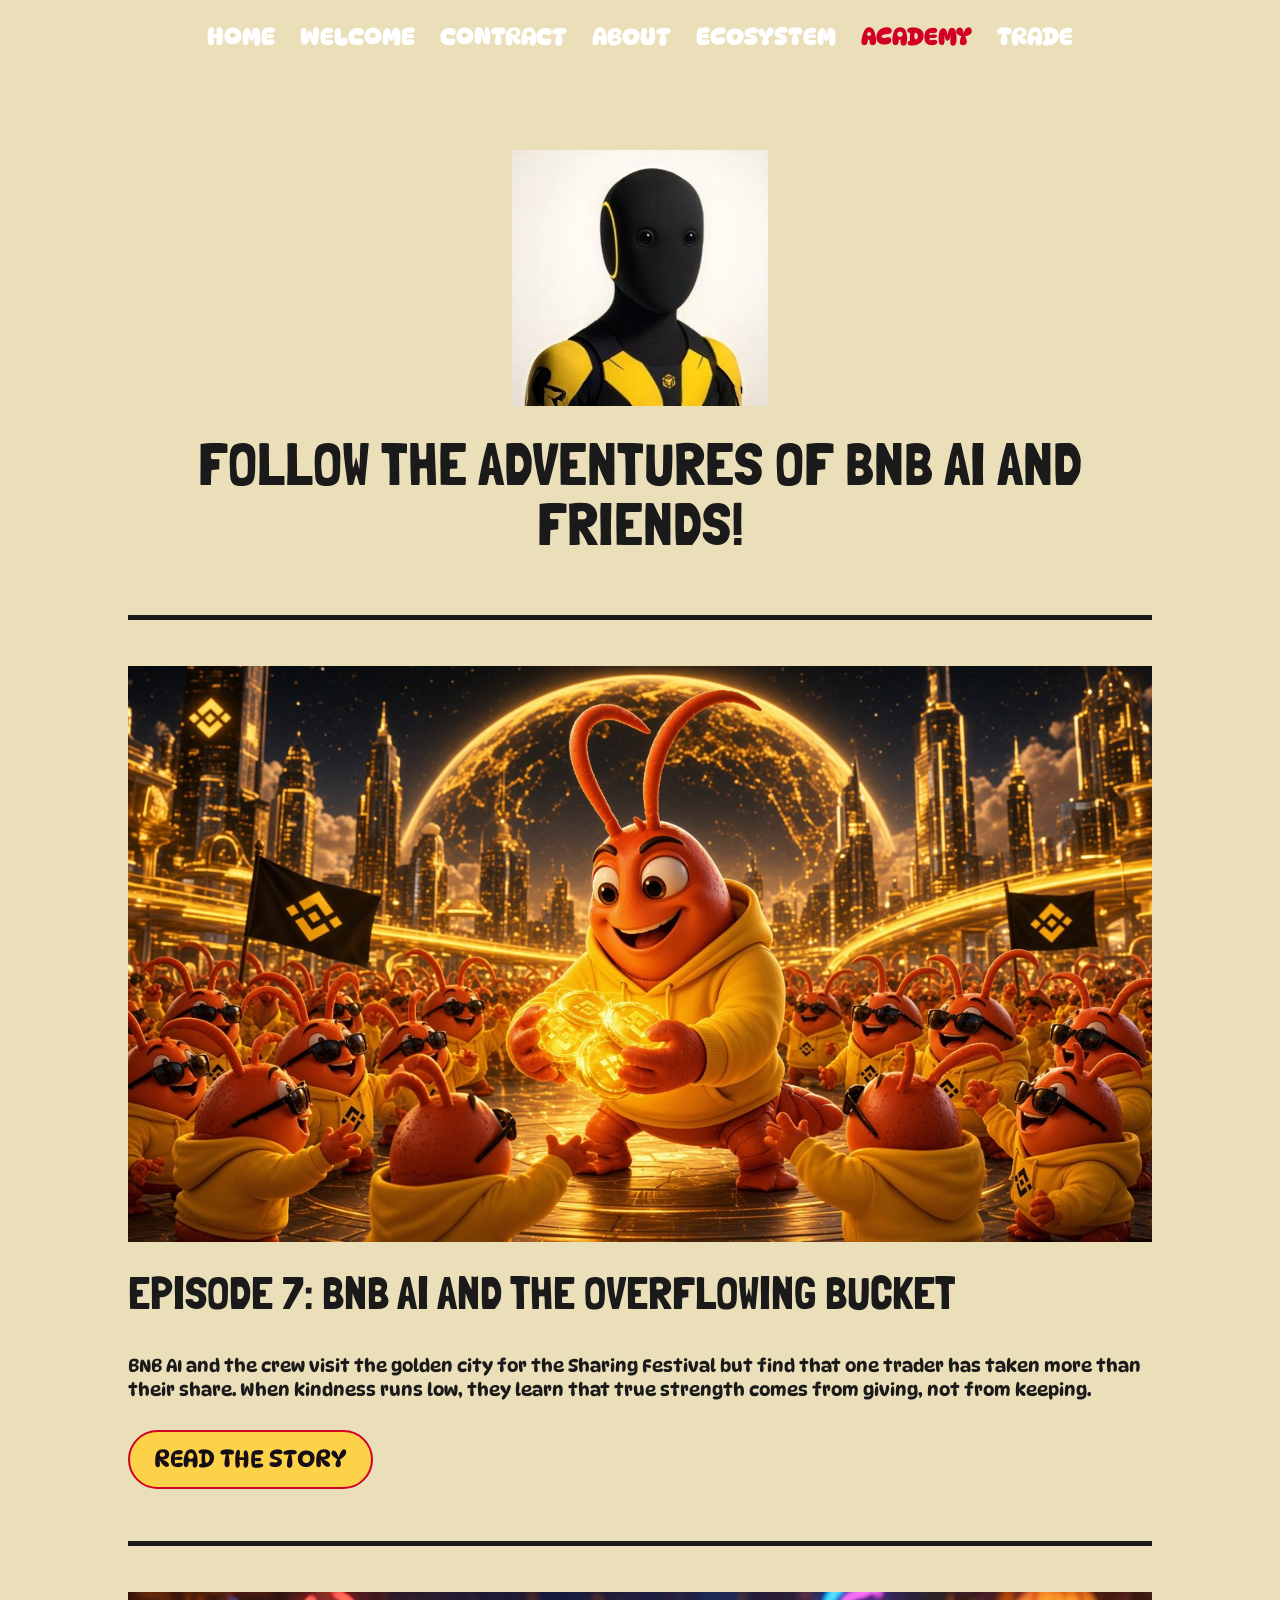
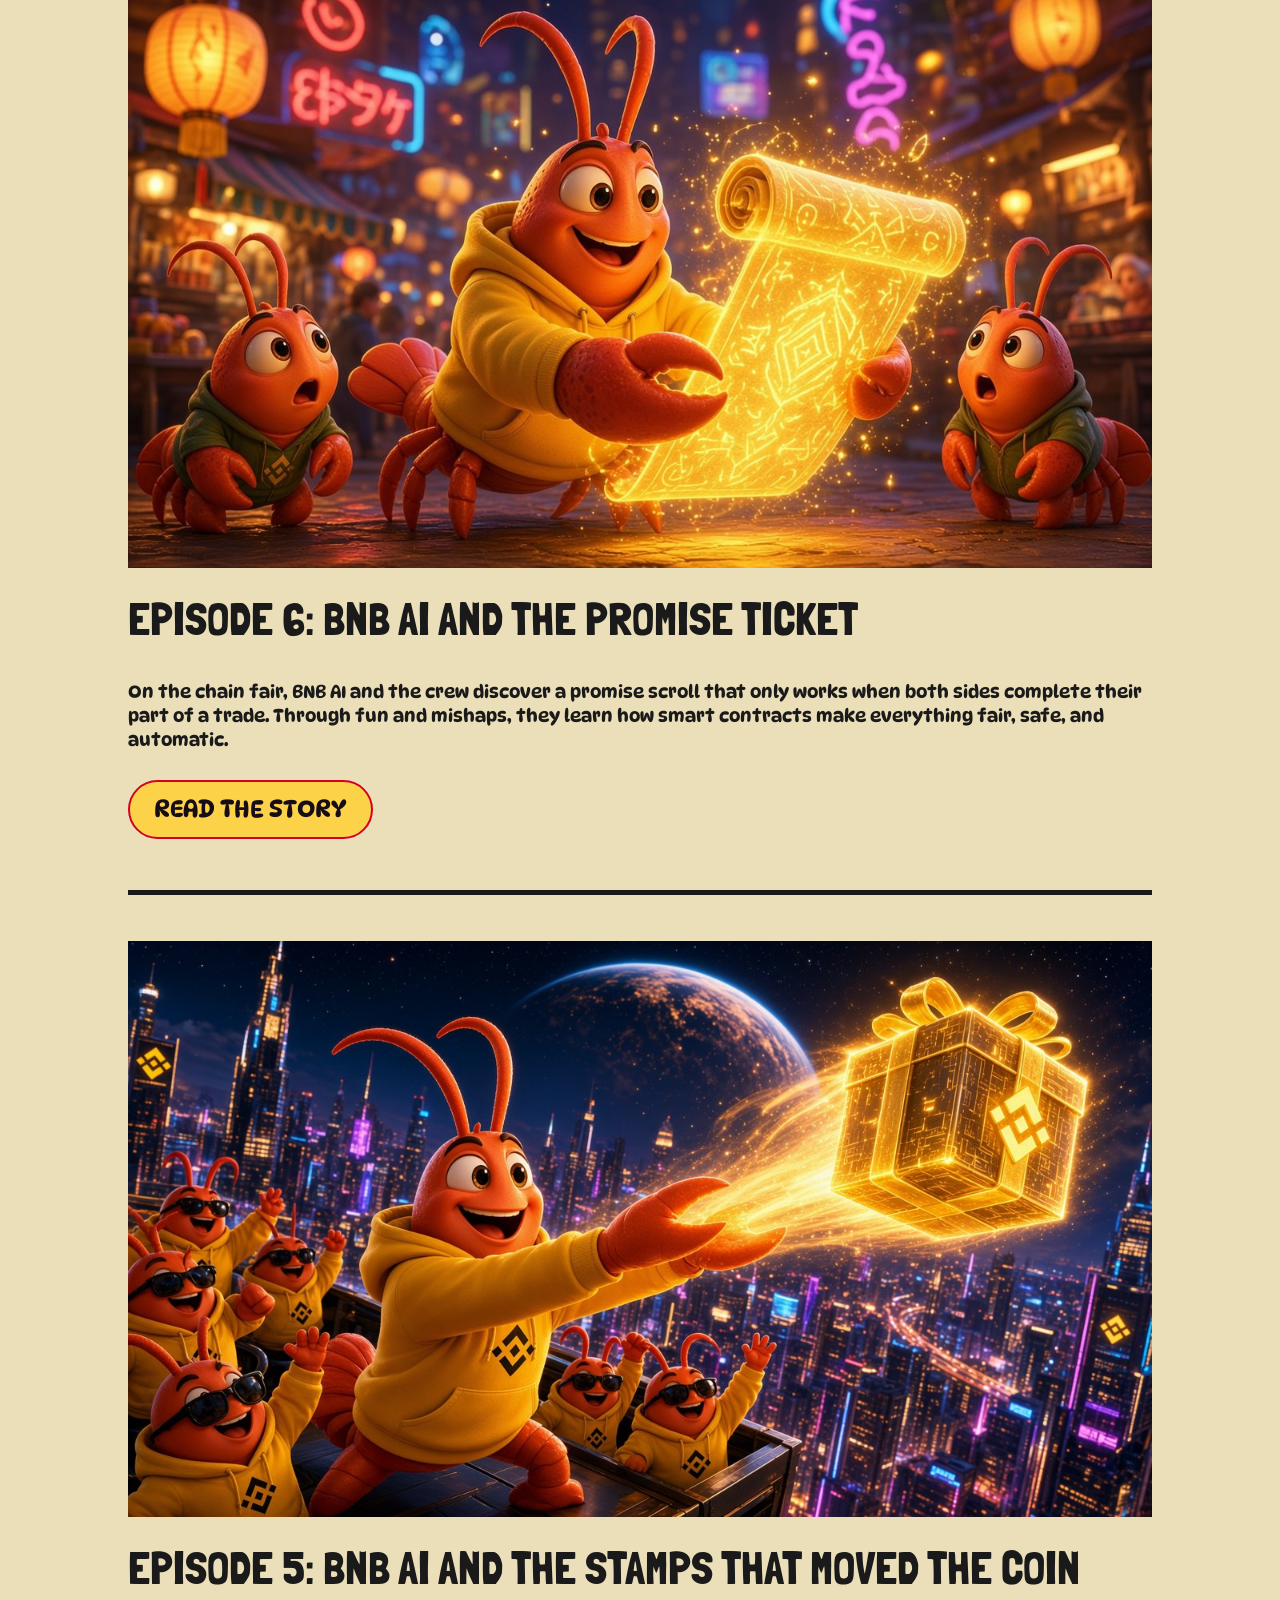
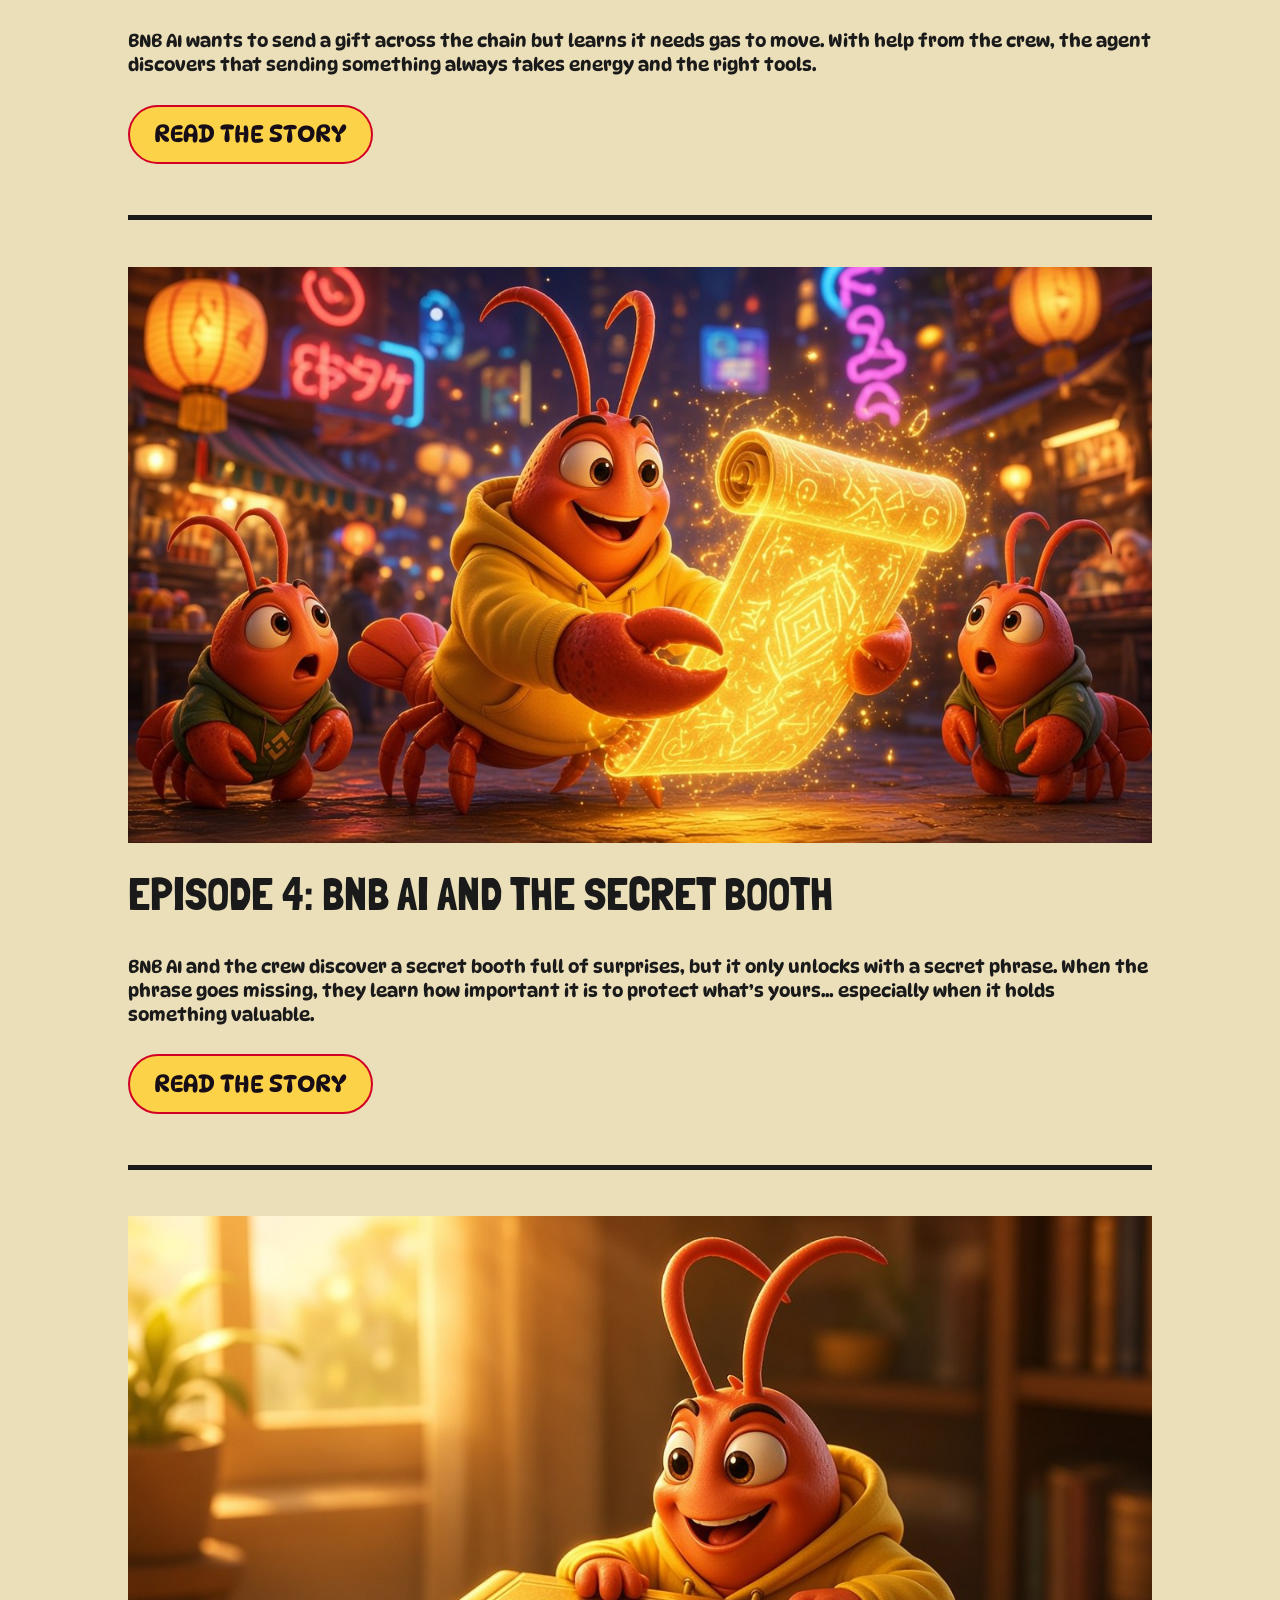
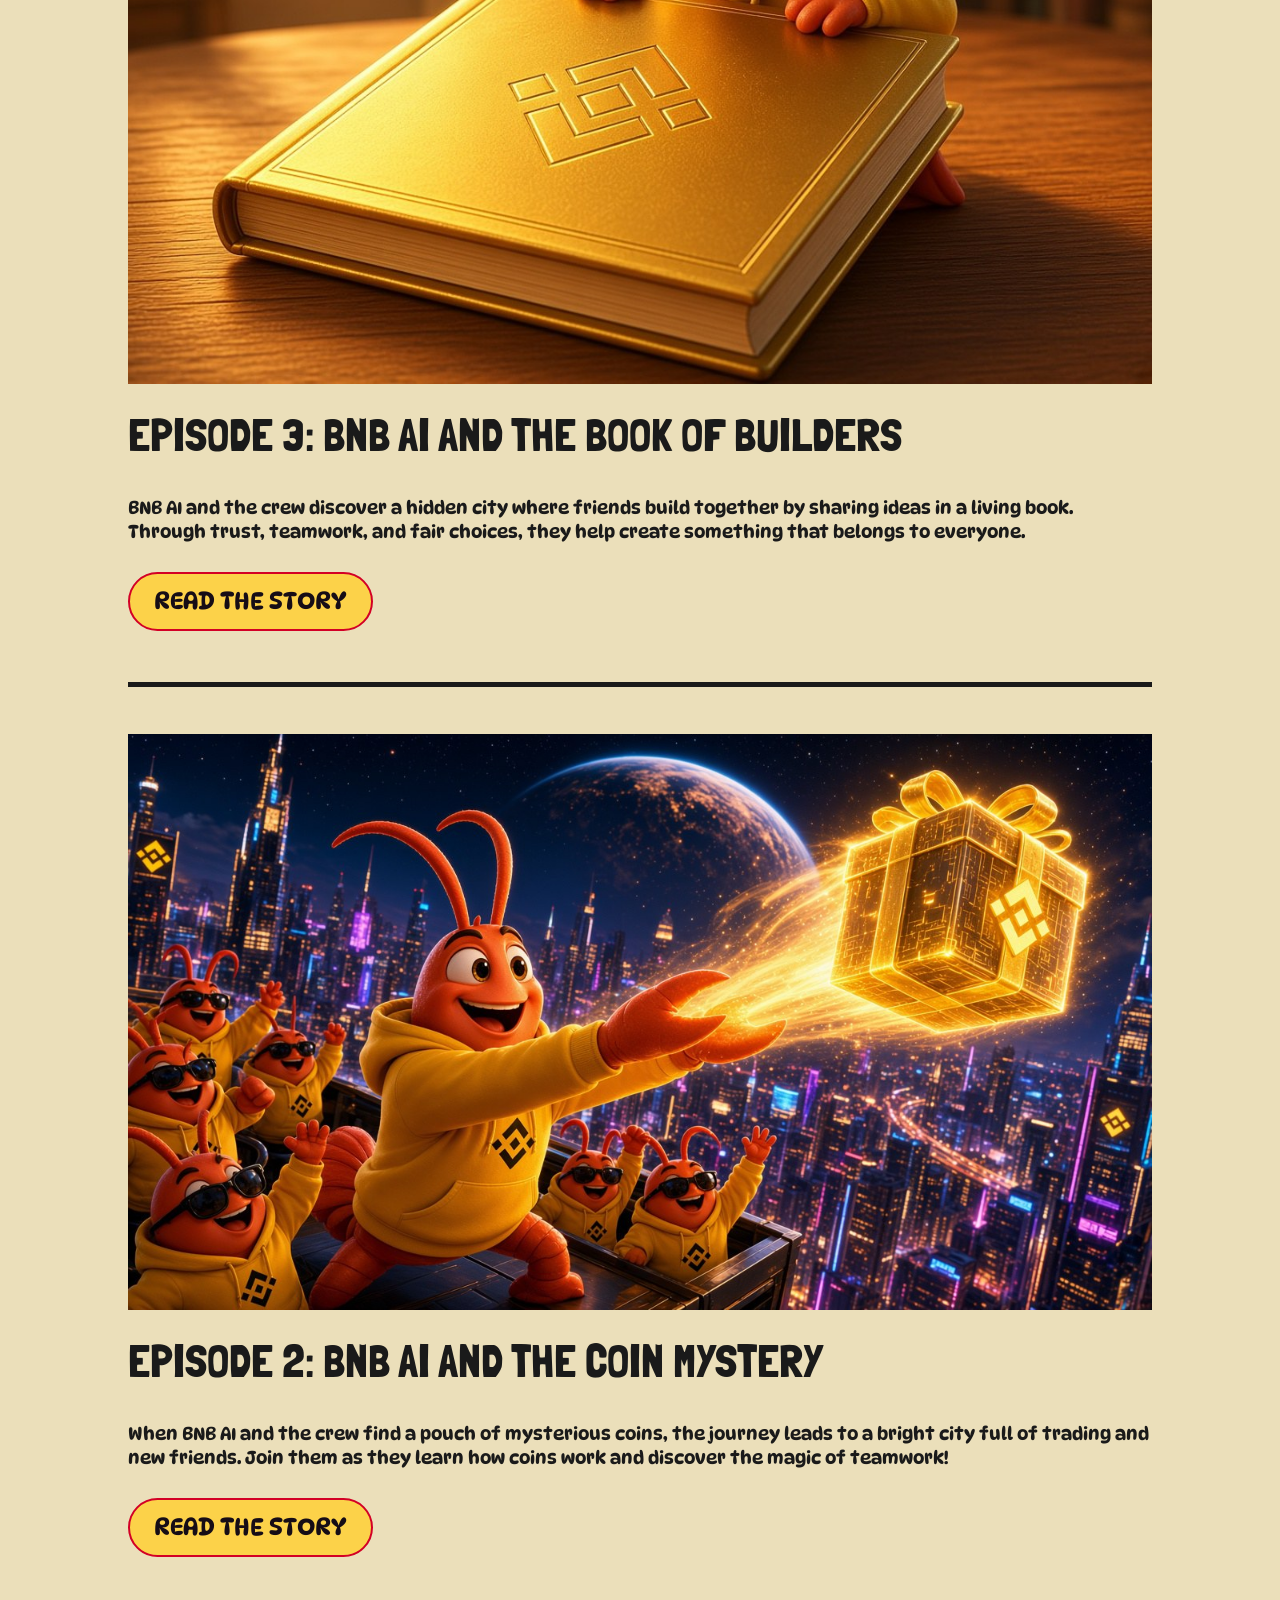
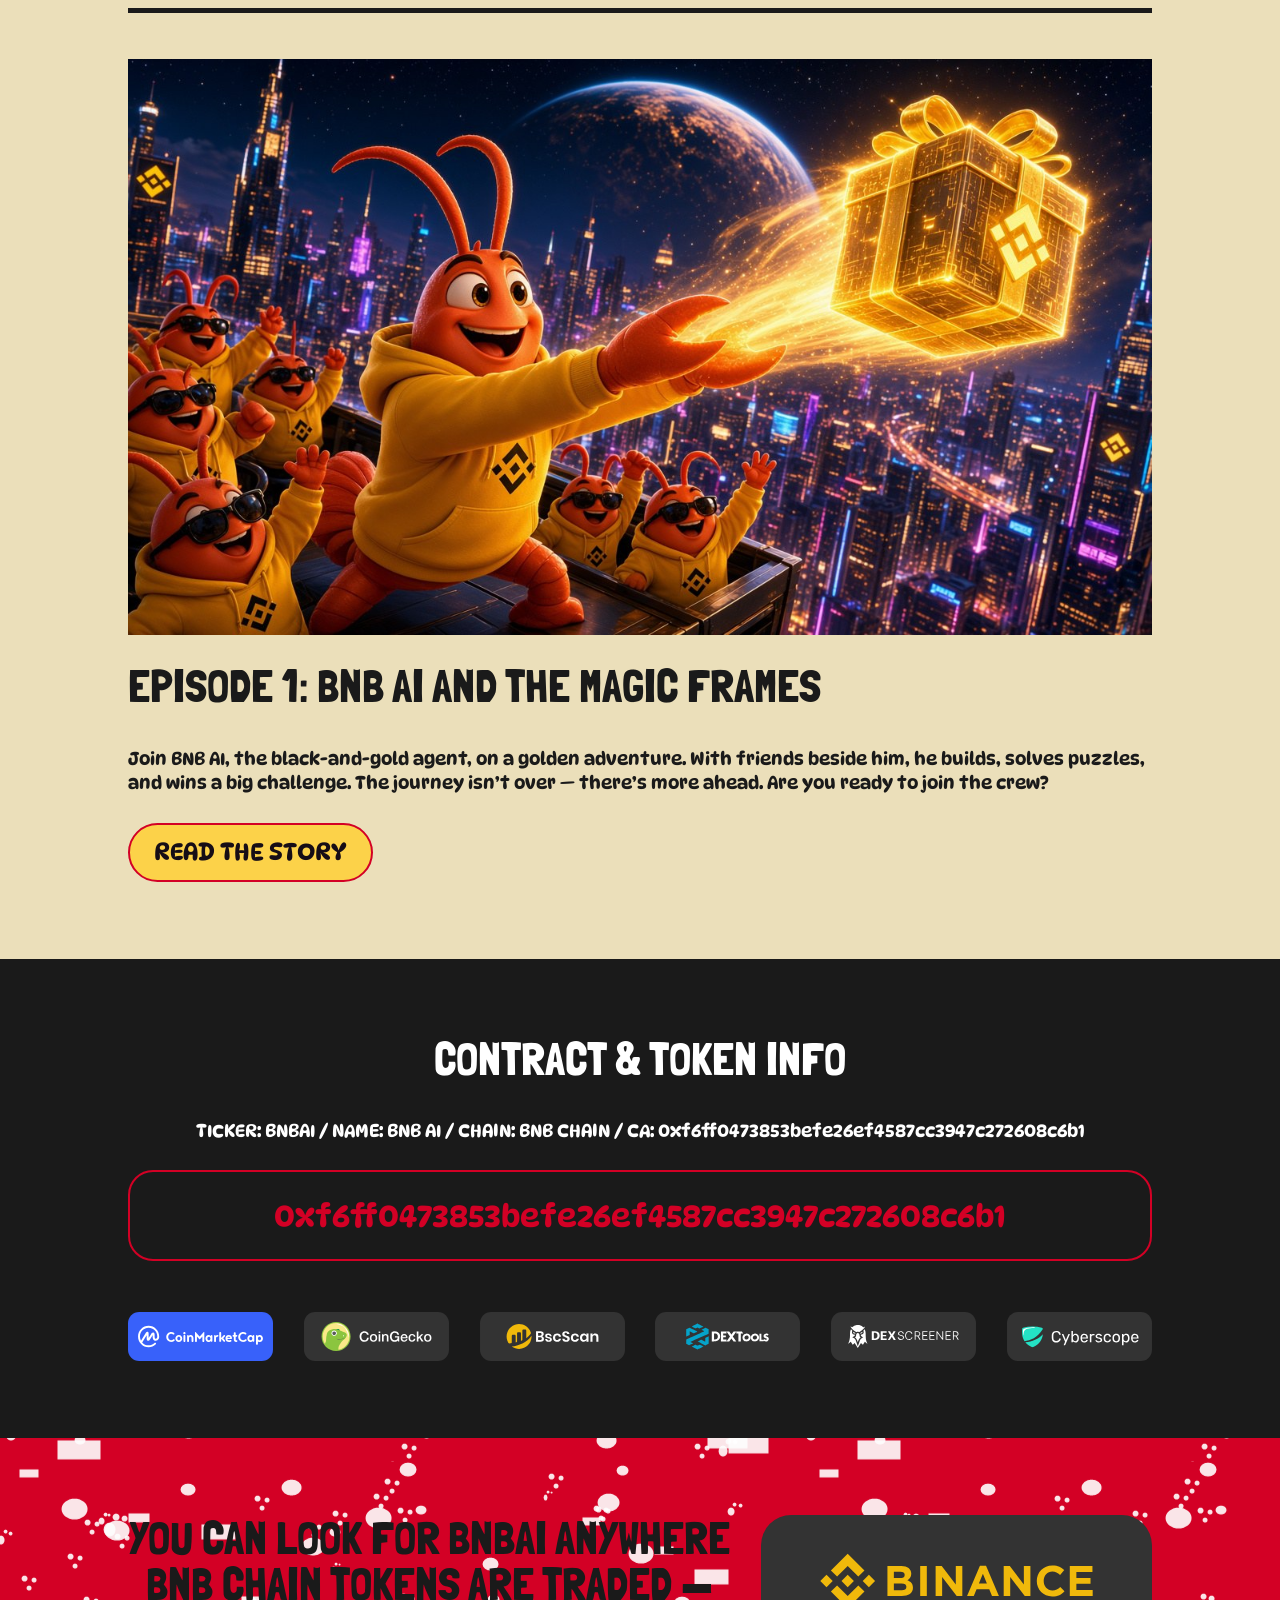
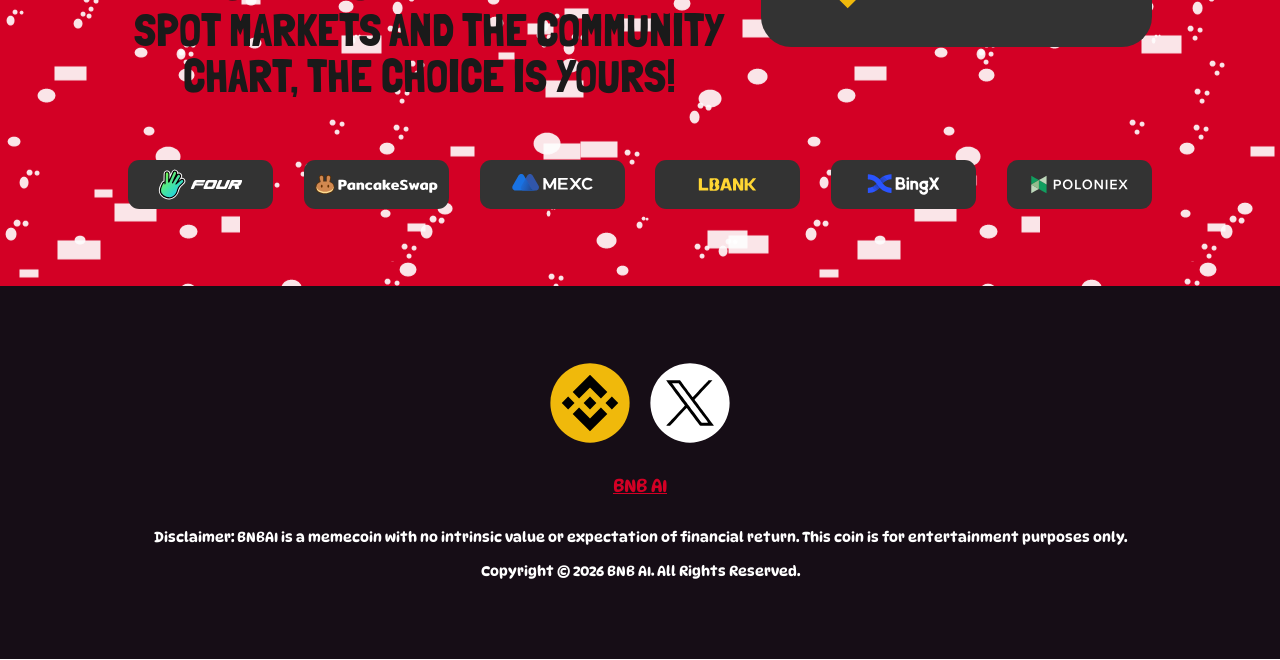
==== academy/index.html @ e4503818 "init" ====
<!DOCTYPE html>
<html lang="en-US">
<head>
	<meta charset="UTF-8" />
<meta http-equiv="X-UA-Compatible" content="IE=edge">
	<link rel="pingback" href="https://firstbroccoli.com/xmlrpc.php" />

	<script type="text/javascript">
		document.documentElement.className = 'js';
	</script>
	
	<title>Academy | BNB AI</title><link rel="stylesheet" href="../wp-content/cache/min/1/f35c342107f26439f1f9e042b6e08339.css" media="all" data-minify="1" />
<style id="et-divi-open-sans-inline-css">/* Original: https://fonts.googleapis.com/css?family=Open+Sans:300italic,400italic,600italic,700italic,800italic,400,300,600,700,800&#038;subset=latin,latin-ext&#038;display=swap *//* User Agent: Mozilla/5.0 (Unknown; Linux x86_64) AppleWebKit/538.1 (KHTML, like Gecko) Safari/538.1 Daum/4.1 */@font-face {font-family: 'Open Sans';font-style: italic;font-weight: 300;font-stretch: normal;font-display: swap;src: url(../fonts.gstatic.com/s/opensans/v44/memQYaGs126MiZpBA-UFUIcVXSCEkx2cmqvXlWq8tWZ0Pw86hd0Rk5hkWV4exQ.ttf) format('truetype');}@font-face {font-family: 'Open Sans';font-style: italic;font-weight: 400;font-stretch: normal;font-display: swap;src: url(../fonts.gstatic.com/s/opensans/v44/memQYaGs126MiZpBA-UFUIcVXSCEkx2cmqvXlWq8tWZ0Pw86hd0Rk8ZkWV4exQ.ttf) format('truetype');}@font-face {font-family: 'Open Sans';font-style: italic;font-weight: 600;font-stretch: normal;font-display: swap;src: url(../fonts.gstatic.com/s/opensans/v44/memQYaGs126MiZpBA-UFUIcVXSCEkx2cmqvXlWq8tWZ0Pw86hd0RkxhjWV4exQ.ttf) format('truetype');}@font-face {font-family: 'Open Sans';font-style: italic;font-weight: 700;font-stretch: normal;font-display: swap;src: url(../fonts.gstatic.com/s/opensans/v44/memQYaGs126MiZpBA-UFUIcVXSCEkx2cmqvXlWq8tWZ0Pw86hd0RkyFjWV4exQ.ttf) format('truetype');}@font-face {font-family: 'Open Sans';font-style: italic;font-weight: 800;font-stretch: normal;font-display: swap;src: url(../fonts.gstatic.com/s/opensans/v44/memQYaGs126MiZpBA-UFUIcVXSCEkx2cmqvXlWq8tWZ0Pw86hd0Rk0ZjWV4exQ.ttf) format('truetype');}@font-face {font-family: 'Open Sans';font-style: normal;font-weight: 300;font-stretch: normal;font-display: swap;src: url(../fonts.gstatic.com/s/opensans/v44/memSYaGs126MiZpBA-UvWbX2vVnXBbObj2OVZyOOSr4dVJWUgsiH0B4uaVc.ttf) format('truetype');}@font-face {font-family: 'Open Sans';font-style: normal;font-weight: 400;font-stretch: normal;font-display: swap;src: url(../fonts.gstatic.com/s/opensans/v44/memSYaGs126MiZpBA-UvWbX2vVnXBbObj2OVZyOOSr4dVJWUgsjZ0B4uaVc.ttf) format('truetype');}@font-face {font-family: 'Open Sans';font-style: normal;font-weight: 600;font-stretch: normal;font-display: swap;src: url(../fonts.gstatic.com/s/opensans/v44/memSYaGs126MiZpBA-UvWbX2vVnXBbObj2OVZyOOSr4dVJWUgsgH1x4uaVc.ttf) format('truetype');}@font-face {font-family: 'Open Sans';font-style: normal;font-weight: 700;font-stretch: normal;font-display: swap;src: url(../fonts.gstatic.com/s/opensans/v44/memSYaGs126MiZpBA-UvWbX2vVnXBbObj2OVZyOOSr4dVJWUgsg-1x4uaVc.ttf) format('truetype');}@font-face {font-family: 'Open Sans';font-style: normal;font-weight: 800;font-stretch: normal;font-display: swap;src: url(../fonts.gstatic.com/s/opensans/v44/memSYaGs126MiZpBA-UvWbX2vVnXBbObj2OVZyOOSr4dVJWUgshZ1x4uaVc.ttf) format('truetype');}/* User Agent: Mozilla/5.0 (Windows NT 6.1; WOW64; rv:27.0) Gecko/20100101 Firefox/27.0 */@font-face {font-family: 'Open Sans';font-style: italic;font-weight: 300;font-stretch: normal;font-display: swap;src: url(../fonts.gstatic.com/s/opensans/v44/memQYaGs126MiZpBA-UFUIcVXSCEkx2cmqvXlWq8tWZ0Pw86hd0Rk5hkWV4exg.woff) format('woff');}@font-face {font-family: 'Open Sans';font-style: italic;font-weight: 400;font-stretch: normal;font-display: swap;src: url(../fonts.gstatic.com/s/opensans/v44/memQYaGs126MiZpBA-UFUIcVXSCEkx2cmqvXlWq8tWZ0Pw86hd0Rk8ZkWV4exg.woff) format('woff');}@font-face {font-family: 'Open Sans';font-style: italic;font-weight: 600;font-stretch: normal;font-display: swap;src: url(../fonts.gstatic.com/s/opensans/v44/memQYaGs126MiZpBA-UFUIcVXSCEkx2cmqvXlWq8tWZ0Pw86hd0RkxhjWV4exg.woff) format('woff');}@font-face {font-family: 'Open Sans';font-style: italic;font-weight: 700;font-stretch: normal;font-display: swap;src: url(../fonts.gstatic.com/s/opensans/v44/memQYaGs126MiZpBA-UFUIcVXSCEkx2cmqvXlWq8tWZ0Pw86hd0RkyFjWV4exg.woff) format('woff');}@font-face {font-family: 'Open Sans';font-style: italic;font-weight: 800;font-stretch: normal;font-display: swap;src: url(../fonts.gstatic.com/s/opensans/v44/memQYaGs126MiZpBA-UFUIcVXSCEkx2cmqvXlWq8tWZ0Pw86hd0Rk0ZjWV4exg.woff) format('woff');}@font-face {font-family: 'Open Sans';font-style: normal;font-weight: 300;font-stretch: normal;font-display: swap;src: url(../fonts.gstatic.com/s/opensans/v44/memSYaGs126MiZpBA-UvWbX2vVnXBbObj2OVZyOOSr4dVJWUgsiH0B4uaVQ.woff) format('woff');}@font-face {font-family: 'Open Sans';font-style: normal;font-weight: 400;font-stretch: normal;font-display: swap;src: url(../fonts.gstatic.com/s/opensans/v44/memSYaGs126MiZpBA-UvWbX2vVnXBbObj2OVZyOOSr4dVJWUgsjZ0B4uaVQ.woff) format('woff');}@font-face {font-family: 'Open Sans';font-style: normal;font-weight: 600;font-stretch: normal;font-display: swap;src: url(../fonts.gstatic.com/s/opensans/v44/memSYaGs126MiZpBA-UvWbX2vVnXBbObj2OVZyOOSr4dVJWUgsgH1x4uaVQ.woff) format('woff');}@font-face {font-family: 'Open Sans';font-style: normal;font-weight: 700;font-stretch: normal;font-display: swap;src: url(../fonts.gstatic.com/s/opensans/v44/memSYaGs126MiZpBA-UvWbX2vVnXBbObj2OVZyOOSr4dVJWUgsg-1x4uaVQ.woff) format('woff');}@font-face {font-family: 'Open Sans';font-style: normal;font-weight: 800;font-stretch: normal;font-display: swap;src: url(../fonts.gstatic.com/s/opensans/v44/memSYaGs126MiZpBA-UvWbX2vVnXBbObj2OVZyOOSr4dVJWUgshZ1x4uaVQ.woff) format('woff');}/* User Agent: Mozilla/5.0 (Windows NT 6.3; rv:39.0) Gecko/20100101 Firefox/39.0 */@font-face {font-family: 'Open Sans';font-style: italic;font-weight: 300;font-stretch: normal;font-display: swap;src: url(../fonts.gstatic.com/s/opensans/v44/memQYaGs126MiZpBA-UFUIcVXSCEkx2cmqvXlWq8tWZ0Pw86hd0Rk5hkWV4ewA.woff2) format('woff2');}@font-face {font-family: 'Open Sans';font-style: italic;font-weight: 400;font-stretch: normal;font-display: swap;src: url(../fonts.gstatic.com/s/opensans/v44/memQYaGs126MiZpBA-UFUIcVXSCEkx2cmqvXlWq8tWZ0Pw86hd0Rk8ZkWV4ewA.woff2) format('woff2');}@font-face {font-family: 'Open Sans';font-style: italic;font-weight: 600;font-stretch: normal;font-display: swap;src: url(../fonts.gstatic.com/s/opensans/v44/memQYaGs126MiZpBA-UFUIcVXSCEkx2cmqvXlWq8tWZ0Pw86hd0RkxhjWV4ewA.woff2) format('woff2');}@font-face {font-family: 'Open Sans';font-style: italic;font-weight: 700;font-stretch: normal;font-display: swap;src: url(../fonts.gstatic.com/s/opensans/v44/memQYaGs126MiZpBA-UFUIcVXSCEkx2cmqvXlWq8tWZ0Pw86hd0RkyFjWV4ewA.woff2) format('woff2');}@font-face {font-family: 'Open Sans';font-style: italic;font-weight: 800;font-stretch: normal;font-display: swap;src: url(../fonts.gstatic.com/s/opensans/v44/memQYaGs126MiZpBA-UFUIcVXSCEkx2cmqvXlWq8tWZ0Pw86hd0Rk0ZjWV4ewA.woff2) format('woff2');}@font-face {font-family: 'Open Sans';font-style: normal;font-weight: 300;font-stretch: normal;font-display: swap;src: url(../fonts.gstatic.com/s/opensans/v44/memSYaGs126MiZpBA-UvWbX2vVnXBbObj2OVZyOOSr4dVJWUgsiH0B4uaVI.woff2) format('woff2');}@font-face {font-family: 'Open Sans';font-style: normal;font-weight: 400;font-stretch: normal;font-display: swap;src: url(../fonts.gstatic.com/s/opensans/v44/memSYaGs126MiZpBA-UvWbX2vVnXBbObj2OVZyOOSr4dVJWUgsjZ0B4uaVI.woff2) format('woff2');}@font-face {font-family: 'Open Sans';font-style: normal;font-weight: 600;font-stretch: normal;font-display: swap;src: url(../fonts.gstatic.com/s/opensans/v44/memSYaGs126MiZpBA-UvWbX2vVnXBbObj2OVZyOOSr4dVJWUgsgH1x4uaVI.woff2) format('woff2');}@font-face {font-family: 'Open Sans';font-style: normal;font-weight: 700;font-stretch: normal;font-display: swap;src: url(../fonts.gstatic.com/s/opensans/v44/memSYaGs126MiZpBA-UvWbX2vVnXBbObj2OVZyOOSr4dVJWUgsg-1x4uaVI.woff2) format('woff2');}@font-face {font-family: 'Open Sans';font-style: normal;font-weight: 800;font-stretch: normal;font-display: swap;src: url(../fonts.gstatic.com/s/opensans/v44/memSYaGs126MiZpBA-UvWbX2vVnXBbObj2OVZyOOSr4dVJWUgshZ1x4uaVI.woff2) format('woff2');}</style><style id="et-builder-googlefonts-cached-inline">/* Original: https://fonts.googleapis.com/css?family=Open+Sans:300,regular,500,600,700,800,300italic,italic,500italic,600italic,700italic,800italic|DynaPuff:regular,500,600,700|Londrina+Solid:100,300,regular,900&#038;subset=latin,latin-ext&#038;display=swap *//* User Agent: Mozilla/5.0 (Unknown; Linux x86_64) AppleWebKit/538.1 (KHTML, like Gecko) Safari/538.1 Daum/4.1 */@font-face {font-family: 'DynaPuff';font-style: normal;font-weight: 400;font-stretch: normal;font-display: swap;src: url(../fonts.gstatic.com/s/dynapuff/v9/z7N5dRvsZDIVHbYPMhZJ3HQ83UaSu4uhr7-ZFeoYkgAr1x8RSxYu2YHhTQ.ttf) format('truetype');}@font-face {font-family: 'DynaPuff';font-style: normal;font-weight: 500;font-stretch: normal;font-display: swap;src: url(../fonts.gstatic.com/s/dynapuff/v9/z7N5dRvsZDIVHbYPMhZJ3HQ83UaSu4uhr7-ZFeoYkgAr1x8RSyQu2YHhTQ.ttf) format('truetype');}@font-face {font-family: 'DynaPuff';font-style: normal;font-weight: 600;font-stretch: normal;font-display: swap;src: url(../fonts.gstatic.com/s/dynapuff/v9/z7N5dRvsZDIVHbYPMhZJ3HQ83UaSu4uhr7-ZFeoYkgAr1x8RS8gp2YHhTQ.ttf) format('truetype');}@font-face {font-family: 'DynaPuff';font-style: normal;font-weight: 700;font-stretch: normal;font-display: swap;src: url(../fonts.gstatic.com/s/dynapuff/v9/z7N5dRvsZDIVHbYPMhZJ3HQ83UaSu4uhr7-ZFeoYkgAr1x8RS_Ep2YHhTQ.ttf) format('truetype');}@font-face {font-family: 'Londrina Solid';font-style: normal;font-weight: 100;font-display: swap;src: url(../fonts.gstatic.com/s/londrinasolid/v19/flUjRq6sw40kQEJxWNgkLuudGfs9GBEUtQ.ttf) format('truetype');}@font-face {font-family: 'Londrina Solid';font-style: normal;font-weight: 300;font-display: swap;src: url(../fonts.gstatic.com/s/londrinasolid/v19/flUiRq6sw40kQEJxWNgkLuudGfv1CgYzlZk.ttf) format('truetype');}@font-face {font-family: 'Londrina Solid';font-style: normal;font-weight: 400;font-display: swap;src: url(../fonts.gstatic.com/s/londrinasolid/v19/flUhRq6sw40kQEJxWNgkLuudGfNeKBY.ttf) format('truetype');}@font-face {font-family: 'Londrina Solid';font-style: normal;font-weight: 900;font-display: swap;src: url(../fonts.gstatic.com/s/londrinasolid/v19/flUiRq6sw40kQEJxWNgkLuudGfvdDwYzlZk.ttf) format('truetype');}@font-face {font-family: 'Open Sans';font-style: italic;font-weight: 300;font-stretch: normal;font-display: swap;src: url(../fonts.gstatic.com/s/opensans/v44/memQYaGs126MiZpBA-UFUIcVXSCEkx2cmqvXlWq8tWZ0Pw86hd0Rk5hkWV4exQ.ttf) format('truetype');}@font-face {font-family: 'Open Sans';font-style: italic;font-weight: 400;font-stretch: normal;font-display: swap;src: url(../fonts.gstatic.com/s/opensans/v44/memQYaGs126MiZpBA-UFUIcVXSCEkx2cmqvXlWq8tWZ0Pw86hd0Rk8ZkWV4exQ.ttf) format('truetype');}@font-face {font-family: 'Open Sans';font-style: italic;font-weight: 500;font-stretch: normal;font-display: swap;src: url(../fonts.gstatic.com/s/opensans/v44/memQYaGs126MiZpBA-UFUIcVXSCEkx2cmqvXlWq8tWZ0Pw86hd0Rk_RkWV4exQ.ttf) format('truetype');}@font-face {font-family: 'Open Sans';font-style: italic;font-weight: 600;font-stretch: normal;font-display: swap;src: url(../fonts.gstatic.com/s/opensans/v44/memQYaGs126MiZpBA-UFUIcVXSCEkx2cmqvXlWq8tWZ0Pw86hd0RkxhjWV4exQ.ttf) format('truetype');}@font-face {font-family: 'Open Sans';font-style: italic;font-weight: 700;font-stretch: normal;font-display: swap;src: url(../fonts.gstatic.com/s/opensans/v44/memQYaGs126MiZpBA-UFUIcVXSCEkx2cmqvXlWq8tWZ0Pw86hd0RkyFjWV4exQ.ttf) format('truetype');}@font-face {font-family: 'Open Sans';font-style: italic;font-weight: 800;font-stretch: normal;font-display: swap;src: url(../fonts.gstatic.com/s/opensans/v44/memQYaGs126MiZpBA-UFUIcVXSCEkx2cmqvXlWq8tWZ0Pw86hd0Rk0ZjWV4exQ.ttf) format('truetype');}@font-face {font-family: 'Open Sans';font-style: normal;font-weight: 300;font-stretch: normal;font-display: swap;src: url(../fonts.gstatic.com/s/opensans/v44/memSYaGs126MiZpBA-UvWbX2vVnXBbObj2OVZyOOSr4dVJWUgsiH0B4uaVc.ttf) format('truetype');}@font-face {font-family: 'Open Sans';font-style: normal;font-weight: 400;font-stretch: normal;font-display: swap;src: url(../fonts.gstatic.com/s/opensans/v44/memSYaGs126MiZpBA-UvWbX2vVnXBbObj2OVZyOOSr4dVJWUgsjZ0B4uaVc.ttf) format('truetype');}@font-face {font-family: 'Open Sans';font-style: normal;font-weight: 500;font-stretch: normal;font-display: swap;src: url(../fonts.gstatic.com/s/opensans/v44/memSYaGs126MiZpBA-UvWbX2vVnXBbObj2OVZyOOSr4dVJWUgsjr0B4uaVc.ttf) format('truetype');}@font-face {font-family: 'Open Sans';font-style: normal;font-weight: 600;font-stretch: normal;font-display: swap;src: url(../fonts.gstatic.com/s/opensans/v44/memSYaGs126MiZpBA-UvWbX2vVnXBbObj2OVZyOOSr4dVJWUgsgH1x4uaVc.ttf) format('truetype');}@font-face {font-family: 'Open Sans';font-style: normal;font-weight: 700;font-stretch: normal;font-display: swap;src: url(../fonts.gstatic.com/s/opensans/v44/memSYaGs126MiZpBA-UvWbX2vVnXBbObj2OVZyOOSr4dVJWUgsg-1x4uaVc.ttf) format('truetype');}@font-face {font-family: 'Open Sans';font-style: normal;font-weight: 800;font-stretch: normal;font-display: swap;src: url(../fonts.gstatic.com/s/opensans/v44/memSYaGs126MiZpBA-UvWbX2vVnXBbObj2OVZyOOSr4dVJWUgshZ1x4uaVc.ttf) format('truetype');}/* User Agent: Mozilla/5.0 (Windows NT 6.1; WOW64; rv:27.0) Gecko/20100101 Firefox/27.0 */@font-face {font-family: 'DynaPuff';font-style: normal;font-weight: 400;font-stretch: normal;font-display: swap;src: url(../fonts.gstatic.com/s/dynapuff/v9/z7N5dRvsZDIVHbYPMhZJ3HQ83UaSu4uhr7-ZFeoYkgAr1x8RSxYu2YHhTg.woff) format('woff');}@font-face {font-family: 'DynaPuff';font-style: normal;font-weight: 500;font-stretch: normal;font-display: swap;src: url(../fonts.gstatic.com/s/dynapuff/v9/z7N5dRvsZDIVHbYPMhZJ3HQ83UaSu4uhr7-ZFeoYkgAr1x8RSyQu2YHhTg.woff) format('woff');}@font-face {font-family: 'DynaPuff';font-style: normal;font-weight: 600;font-stretch: normal;font-display: swap;src: url(../fonts.gstatic.com/s/dynapuff/v9/z7N5dRvsZDIVHbYPMhZJ3HQ83UaSu4uhr7-ZFeoYkgAr1x8RS8gp2YHhTg.woff) format('woff');}@font-face {font-family: 'DynaPuff';font-style: normal;font-weight: 700;font-stretch: normal;font-display: swap;src: url(../fonts.gstatic.com/s/dynapuff/v9/z7N5dRvsZDIVHbYPMhZJ3HQ83UaSu4uhr7-ZFeoYkgAr1x8RS_Ep2YHhTg.woff) format('woff');}@font-face {font-family: 'Londrina Solid';font-style: normal;font-weight: 100;font-display: swap;src: url(../fonts.gstatic.com/s/londrinasolid/v19/flUjRq6sw40kQEJxWNgkLuudGfs9GBEUtg.woff) format('woff');}@font-face {font-family: 'Londrina Solid';font-style: normal;font-weight: 300;font-display: swap;src: url(../fonts.gstatic.com/s/londrinasolid/v19/flUiRq6sw40kQEJxWNgkLuudGfv1CgYzlZo.woff) format('woff');}@font-face {font-family: 'Londrina Solid';font-style: normal;font-weight: 400;font-display: swap;src: url(../fonts.gstatic.com/s/londrinasolid/v19/flUhRq6sw40kQEJxWNgkLuudGfNeKBU.woff) format('woff');}@font-face {font-family: 'Londrina Solid';font-style: normal;font-weight: 900;font-display: swap;src: url(../fonts.gstatic.com/s/londrinasolid/v19/flUiRq6sw40kQEJxWNgkLuudGfvdDwYzlZo.woff) format('woff');}@font-face {font-family: 'Open Sans';font-style: italic;font-weight: 300;font-stretch: normal;font-display: swap;src: url(../fonts.gstatic.com/s/opensans/v44/memQYaGs126MiZpBA-UFUIcVXSCEkx2cmqvXlWq8tWZ0Pw86hd0Rk5hkWV4exg.woff) format('woff');}@font-face {font-family: 'Open Sans';font-style: italic;font-weight: 400;font-stretch: normal;font-display: swap;src: url(../fonts.gstatic.com/s/opensans/v44/memQYaGs126MiZpBA-UFUIcVXSCEkx2cmqvXlWq8tWZ0Pw86hd0Rk8ZkWV4exg.woff) format('woff');}@font-face {font-family: 'Open Sans';font-style: italic;font-weight: 500;font-stretch: normal;font-display: swap;src: url(../fonts.gstatic.com/s/opensans/v44/memQYaGs126MiZpBA-UFUIcVXSCEkx2cmqvXlWq8tWZ0Pw86hd0Rk_RkWV4exg.woff) format('woff');}@font-face {font-family: 'Open Sans';font-style: italic;font-weight: 600;font-stretch: normal;font-display: swap;src: url(../fonts.gstatic.com/s/opensans/v44/memQYaGs126MiZpBA-UFUIcVXSCEkx2cmqvXlWq8tWZ0Pw86hd0RkxhjWV4exg.woff) format('woff');}@font-face {font-family: 'Open Sans';font-style: italic;font-weight: 700;font-stretch: normal;font-display: swap;src: url(../fonts.gstatic.com/s/opensans/v44/memQYaGs126MiZpBA-UFUIcVXSCEkx2cmqvXlWq8tWZ0Pw86hd0RkyFjWV4exg.woff) format('woff');}@font-face {font-family: 'Open Sans';font-style: italic;font-weight: 800;font-stretch: normal;font-display: swap;src: url(../fonts.gstatic.com/s/opensans/v44/memQYaGs126MiZpBA-UFUIcVXSCEkx2cmqvXlWq8tWZ0Pw86hd0Rk0ZjWV4exg.woff) format('woff');}@font-face {font-family: 'Open Sans';font-style: normal;font-weight: 300;font-stretch: normal;font-display: swap;src: url(../fonts.gstatic.com/s/opensans/v44/memSYaGs126MiZpBA-UvWbX2vVnXBbObj2OVZyOOSr4dVJWUgsiH0B4uaVQ.woff) format('woff');}@font-face {font-family: 'Open Sans';font-style: normal;font-weight: 400;font-stretch: normal;font-display: swap;src: url(../fonts.gstatic.com/s/opensans/v44/memSYaGs126MiZpBA-UvWbX2vVnXBbObj2OVZyOOSr4dVJWUgsjZ0B4uaVQ.woff) format('woff');}@font-face {font-family: 'Open Sans';font-style: normal;font-weight: 500;font-stretch: normal;font-display: swap;src: url(../fonts.gstatic.com/s/opensans/v44/memSYaGs126MiZpBA-UvWbX2vVnXBbObj2OVZyOOSr4dVJWUgsjr0B4uaVQ.woff) format('woff');}@font-face {font-family: 'Open Sans';font-style: normal;font-weight: 600;font-stretch: normal;font-display: swap;src: url(../fonts.gstatic.com/s/opensans/v44/memSYaGs126MiZpBA-UvWbX2vVnXBbObj2OVZyOOSr4dVJWUgsgH1x4uaVQ.woff) format('woff');}@font-face {font-family: 'Open Sans';font-style: normal;font-weight: 700;font-stretch: normal;font-display: swap;src: url(../fonts.gstatic.com/s/opensans/v44/memSYaGs126MiZpBA-UvWbX2vVnXBbObj2OVZyOOSr4dVJWUgsg-1x4uaVQ.woff) format('woff');}@font-face {font-family: 'Open Sans';font-style: normal;font-weight: 800;font-stretch: normal;font-display: swap;src: url(../fonts.gstatic.com/s/opensans/v44/memSYaGs126MiZpBA-UvWbX2vVnXBbObj2OVZyOOSr4dVJWUgshZ1x4uaVQ.woff) format('woff');}/* User Agent: Mozilla/5.0 (Windows NT 6.3; rv:39.0) Gecko/20100101 Firefox/39.0 */@font-face {font-family: 'DynaPuff';font-style: normal;font-weight: 400;font-stretch: normal;font-display: swap;src: url(../fonts.gstatic.com/s/dynapuff/v9/z7N5dRvsZDIVHbYPMhZJ3HQ83UaSu4uhr7-ZFeoYkgAr1x8RSxYu2YHhSA.woff2) format('woff2');}@font-face {font-family: 'DynaPuff';font-style: normal;font-weight: 500;font-stretch: normal;font-display: swap;src: url(../fonts.gstatic.com/s/dynapuff/v9/z7N5dRvsZDIVHbYPMhZJ3HQ83UaSu4uhr7-ZFeoYkgAr1x8RSyQu2YHhSA.woff2) format('woff2');}@font-face {font-family: 'DynaPuff';font-style: normal;font-weight: 600;font-stretch: normal;font-display: swap;src: url(../fonts.gstatic.com/s/dynapuff/v9/z7N5dRvsZDIVHbYPMhZJ3HQ83UaSu4uhr7-ZFeoYkgAr1x8RS8gp2YHhSA.woff2) format('woff2');}@font-face {font-family: 'DynaPuff';font-style: normal;font-weight: 700;font-stretch: normal;font-display: swap;src: url(../fonts.gstatic.com/s/dynapuff/v9/z7N5dRvsZDIVHbYPMhZJ3HQ83UaSu4uhr7-ZFeoYkgAr1x8RS_Ep2YHhSA.woff2) format('woff2');}@font-face {font-family: 'Londrina Solid';font-style: normal;font-weight: 100;font-display: swap;src: url(../fonts.gstatic.com/s/londrinasolid/v19/flUjRq6sw40kQEJxWNgkLuudGfs9GBEUsA.woff2) format('woff2');}@font-face {font-family: 'Londrina Solid';font-style: normal;font-weight: 300;font-display: swap;src: url(../fonts.gstatic.com/s/londrinasolid/v19/flUiRq6sw40kQEJxWNgkLuudGfv1CgYzlZw.woff2) format('woff2');}@font-face {font-family: 'Londrina Solid';font-style: normal;font-weight: 400;font-display: swap;src: url(../fonts.gstatic.com/s/londrinasolid/v19/flUhRq6sw40kQEJxWNgkLuudGfNeKBM.woff2) format('woff2');}@font-face {font-family: 'Londrina Solid';font-style: normal;font-weight: 900;font-display: swap;src: url(../fonts.gstatic.com/s/londrinasolid/v19/flUiRq6sw40kQEJxWNgkLuudGfvdDwYzlZw.woff2) format('woff2');}@font-face {font-family: 'Open Sans';font-style: italic;font-weight: 300;font-stretch: normal;font-display: swap;src: url(../fonts.gstatic.com/s/opensans/v44/memQYaGs126MiZpBA-UFUIcVXSCEkx2cmqvXlWq8tWZ0Pw86hd0Rk5hkWV4ewA.woff2) format('woff2');}@font-face {font-family: 'Open Sans';font-style: italic;font-weight: 400;font-stretch: normal;font-display: swap;src: url(../fonts.gstatic.com/s/opensans/v44/memQYaGs126MiZpBA-UFUIcVXSCEkx2cmqvXlWq8tWZ0Pw86hd0Rk8ZkWV4ewA.woff2) format('woff2');}@font-face {font-family: 'Open Sans';font-style: italic;font-weight: 500;font-stretch: normal;font-display: swap;src: url(../fonts.gstatic.com/s/opensans/v44/memQYaGs126MiZpBA-UFUIcVXSCEkx2cmqvXlWq8tWZ0Pw86hd0Rk_RkWV4ewA.woff2) format('woff2');}@font-face {font-family: 'Open Sans';font-style: italic;font-weight: 600;font-stretch: normal;font-display: swap;src: url(../fonts.gstatic.com/s/opensans/v44/memQYaGs126MiZpBA-UFUIcVXSCEkx2cmqvXlWq8tWZ0Pw86hd0RkxhjWV4ewA.woff2) format('woff2');}@font-face {font-family: 'Open Sans';font-style: italic;font-weight: 700;font-stretch: normal;font-display: swap;src: url(../fonts.gstatic.com/s/opensans/v44/memQYaGs126MiZpBA-UFUIcVXSCEkx2cmqvXlWq8tWZ0Pw86hd0RkyFjWV4ewA.woff2) format('woff2');}@font-face {font-family: 'Open Sans';font-style: italic;font-weight: 800;font-stretch: normal;font-display: swap;src: url(../fonts.gstatic.com/s/opensans/v44/memQYaGs126MiZpBA-UFUIcVXSCEkx2cmqvXlWq8tWZ0Pw86hd0Rk0ZjWV4ewA.woff2) format('woff2');}@font-face {font-family: 'Open Sans';font-style: normal;font-weight: 300;font-stretch: normal;font-display: swap;src: url(../fonts.gstatic.com/s/opensans/v44/memSYaGs126MiZpBA-UvWbX2vVnXBbObj2OVZyOOSr4dVJWUgsiH0B4uaVI.woff2) format('woff2');}@font-face {font-family: 'Open Sans';font-style: normal;font-weight: 400;font-stretch: normal;font-display: swap;src: url(../fonts.gstatic.com/s/opensans/v44/memSYaGs126MiZpBA-UvWbX2vVnXBbObj2OVZyOOSr4dVJWUgsjZ0B4uaVI.woff2) format('woff2');}@font-face {font-family: 'Open Sans';font-style: normal;font-weight: 500;font-stretch: normal;font-display: swap;src: url(../fonts.gstatic.com/s/opensans/v44/memSYaGs126MiZpBA-UvWbX2vVnXBbObj2OVZyOOSr4dVJWUgsjr0B4uaVI.woff2) format('woff2');}@font-face {font-family: 'Open Sans';font-style: normal;font-weight: 600;font-stretch: normal;font-display: swap;src: url(../fonts.gstatic.com/s/opensans/v44/memSYaGs126MiZpBA-UvWbX2vVnXBbObj2OVZyOOSr4dVJWUgsgH1x4uaVI.woff2) format('woff2');}@font-face {font-family: 'Open Sans';font-style: normal;font-weight: 700;font-stretch: normal;font-display: swap;src: url(../fonts.gstatic.com/s/opensans/v44/memSYaGs126MiZpBA-UvWbX2vVnXBbObj2OVZyOOSr4dVJWUgsg-1x4uaVI.woff2) format('woff2');}@font-face {font-family: 'Open Sans';font-style: normal;font-weight: 800;font-stretch: normal;font-display: swap;src: url(../fonts.gstatic.com/s/opensans/v44/memSYaGs126MiZpBA-UvWbX2vVnXBbObj2OVZyOOSr4dVJWUgshZ1x4uaVI.woff2) format('woff2');}</style><meta name='robots' content='max-image-preview:large' />
<script type="text/javascript">
			let jqueryParams=[],jQuery=function(r){return jqueryParams=[...jqueryParams,r],jQuery},$=function(r){return jqueryParams=[...jqueryParams,r],$};window.jQuery=jQuery,window.$=jQuery;let customHeadScripts=!1;jQuery.fn=jQuery.prototype={},$.fn=jQuery.prototype={},jQuery.noConflict=function(r){if(window.jQuery)return jQuery=window.jQuery,$=window.jQuery,customHeadScripts=!0,jQuery.noConflict},jQuery.ready=function(r){jqueryParams=[...jqueryParams,r]},$.ready=function(r){jqueryParams=[...jqueryParams,r]},jQuery.load=function(r){jqueryParams=[...jqueryParams,r]},$.load=function(r){jqueryParams=[...jqueryParams,r]},jQuery.fn.ready=function(r){jqueryParams=[...jqueryParams,r]},$.fn.ready=function(r){jqueryParams=[...jqueryParams,r]};</script>
<link rel="alternate" type="application/rss+xml" title="firstbroccoli.com &raquo; Feed" href="https://firstbroccoli.com/feed/" />
<link rel="alternate" type="application/rss+xml" title="firstbroccoli.com &raquo; Comments Feed" href="https://firstbroccoli.com/comments/feed/" />
<meta content="Divi v.4.27.4" name="generator"/><style id='wp-emoji-styles-inline-css' type='text/css'>

	img.wp-smiley, img.emoji {
		display: inline !important;
		border: none !important;
		box-shadow: none !important;
		height: 1em !important;
		width: 1em !important;
		margin: 0 0.07em !important;
		vertical-align: -0.1em !important;
		background: none !important;
		padding: 0 !important;
	}
</style>
<style id='wp-block-library-theme-inline-css' type='text/css'>
.wp-block-audio :where(figcaption){color:#555;font-size:13px;text-align:center}.is-dark-theme .wp-block-audio :where(figcaption){color:#ffffffa6}.wp-block-audio{margin:0 0 1em}.wp-block-code{border:1px solid #ccc;border-radius:4px;font-family:Menlo,Consolas,monaco,monospace;padding:.8em 1em}.wp-block-embed :where(figcaption){color:#555;font-size:13px;text-align:center}.is-dark-theme .wp-block-embed :where(figcaption){color:#ffffffa6}.wp-block-embed{margin:0 0 1em}.blocks-gallery-caption{color:#555;font-size:13px;text-align:center}.is-dark-theme .blocks-gallery-caption{color:#ffffffa6}:root :where(.wp-block-image figcaption){color:#555;font-size:13px;text-align:center}.is-dark-theme :root :where(.wp-block-image figcaption){color:#ffffffa6}.wp-block-image{margin:0 0 1em}.wp-block-pullquote{border-bottom:4px solid;border-top:4px solid;color:currentColor;margin-bottom:1.75em}.wp-block-pullquote cite,.wp-block-pullquote footer,.wp-block-pullquote__citation{color:currentColor;font-size:.8125em;font-style:normal;text-transform:uppercase}.wp-block-quote{border-left:.25em solid;margin:0 0 1.75em;padding-left:1em}.wp-block-quote cite,.wp-block-quote footer{color:currentColor;font-size:.8125em;font-style:normal;position:relative}.wp-block-quote:where(.has-text-align-right){border-left:none;border-right:.25em solid;padding-left:0;padding-right:1em}.wp-block-quote:where(.has-text-align-center){border:none;padding-left:0}.wp-block-quote.is-large,.wp-block-quote.is-style-large,.wp-block-quote:where(.is-style-plain){border:none}.wp-block-search .wp-block-search__label{font-weight:700}.wp-block-search__button{border:1px solid #ccc;padding:.375em .625em}:where(.wp-block-group.has-background){padding:1.25em 2.375em}.wp-block-separator.has-css-opacity{opacity:.4}.wp-block-separator{border:none;border-bottom:2px solid;margin-left:auto;margin-right:auto}.wp-block-separator.has-alpha-channel-opacity{opacity:1}.wp-block-separator:not(.is-style-wide):not(.is-style-dots){width:100px}.wp-block-separator.has-background:not(.is-style-dots){border-bottom:none;height:1px}.wp-block-separator.has-background:not(.is-style-wide):not(.is-style-dots){height:2px}.wp-block-table{margin:0 0 1em}.wp-block-table td,.wp-block-table th{word-break:normal}.wp-block-table :where(figcaption){color:#555;font-size:13px;text-align:center}.is-dark-theme .wp-block-table :where(figcaption){color:#ffffffa6}.wp-block-video :where(figcaption){color:#555;font-size:13px;text-align:center}.is-dark-theme .wp-block-video :where(figcaption){color:#ffffffa6}.wp-block-video{margin:0 0 1em}:root :where(.wp-block-template-part.has-background){margin-bottom:0;margin-top:0;padding:1.25em 2.375em}
</style>
<style id='global-styles-inline-css' type='text/css'>
:root{--wp--preset--aspect-ratio--square: 1;--wp--preset--aspect-ratio--4-3: 4/3;--wp--preset--aspect-ratio--3-4: 3/4;--wp--preset--aspect-ratio--3-2: 3/2;--wp--preset--aspect-ratio--2-3: 2/3;--wp--preset--aspect-ratio--16-9: 16/9;--wp--preset--aspect-ratio--9-16: 9/16;--wp--preset--color--black: #000000;--wp--preset--color--cyan-bluish-gray: #abb8c3;--wp--preset--color--white: #ffffff;--wp--preset--color--pale-pink: #f78da7;--wp--preset--color--vivid-red: #cf2e2e;--wp--preset--color--luminous-vivid-orange: #ff6900;--wp--preset--color--luminous-vivid-amber: #fcb900;--wp--preset--color--light-green-cyan: #7bdcb5;--wp--preset--color--vivid-green-cyan: #00d084;--wp--preset--color--pale-cyan-blue: #8ed1fc;--wp--preset--color--vivid-cyan-blue: #0693e3;--wp--preset--color--vivid-purple: #9b51e0;--wp--preset--gradient--vivid-cyan-blue-to-vivid-purple: linear-gradient(135deg,rgba(6,147,227,1) 0%,rgb(155,81,224) 100%);--wp--preset--gradient--light-green-cyan-to-vivid-green-cyan: linear-gradient(135deg,rgb(122,220,180) 0%,rgb(0,208,130) 100%);--wp--preset--gradient--luminous-vivid-amber-to-luminous-vivid-orange: linear-gradient(135deg,rgba(252,185,0,1) 0%,rgba(255,105,0,1) 100%);--wp--preset--gradient--luminous-vivid-orange-to-vivid-red: linear-gradient(135deg,rgba(255,105,0,1) 0%,rgb(207,46,46) 100%);--wp--preset--gradient--very-light-gray-to-cyan-bluish-gray: linear-gradient(135deg,rgb(238,238,238) 0%,rgb(169,184,195) 100%);--wp--preset--gradient--cool-to-warm-spectrum: linear-gradient(135deg,rgb(74,234,220) 0%,rgb(151,120,209) 20%,rgb(207,42,186) 40%,rgb(238,44,130) 60%,rgb(251,105,98) 80%,rgb(254,248,76) 100%);--wp--preset--gradient--blush-light-purple: linear-gradient(135deg,rgb(255,206,236) 0%,rgb(152,150,240) 100%);--wp--preset--gradient--blush-bordeaux: linear-gradient(135deg,rgb(254,205,165) 0%,rgb(254,45,45) 50%,rgb(107,0,62) 100%);--wp--preset--gradient--luminous-dusk: linear-gradient(135deg,rgb(255,203,112) 0%,rgb(199,81,192) 50%,rgb(65,88,208) 100%);--wp--preset--gradient--pale-ocean: linear-gradient(135deg,rgb(255,245,203) 0%,rgb(182,227,212) 50%,rgb(51,167,181) 100%);--wp--preset--gradient--electric-grass: linear-gradient(135deg,rgb(202,248,128) 0%,rgb(113,206,126) 100%);--wp--preset--gradient--midnight: linear-gradient(135deg,rgb(2,3,129) 0%,rgb(40,116,252) 100%);--wp--preset--font-size--small: 13px;--wp--preset--font-size--medium: 20px;--wp--preset--font-size--large: 36px;--wp--preset--font-size--x-large: 42px;--wp--preset--spacing--20: 0.44rem;--wp--preset--spacing--30: 0.67rem;--wp--preset--spacing--40: 1rem;--wp--preset--spacing--50: 1.5rem;--wp--preset--spacing--60: 2.25rem;--wp--preset--spacing--70: 3.38rem;--wp--preset--spacing--80: 5.06rem;--wp--preset--shadow--natural: 6px 6px 9px rgba(0, 0, 0, 0.2);--wp--preset--shadow--deep: 12px 12px 50px rgba(0, 0, 0, 0.4);--wp--preset--shadow--sharp: 6px 6px 0px rgba(0, 0, 0, 0.2);--wp--preset--shadow--outlined: 6px 6px 0px -3px rgba(255, 255, 255, 1), 6px 6px rgba(0, 0, 0, 1);--wp--preset--shadow--crisp: 6px 6px 0px rgba(0, 0, 0, 1);}:root { --wp--style--global--content-size: 823px;--wp--style--global--wide-size: 1080px; }:where(body) { margin: 0; }.wp-site-blocks > .alignleft { float: left; margin-right: 2em; }.wp-site-blocks > .alignright { float: right; margin-left: 2em; }.wp-site-blocks > .aligncenter { justify-content: center; margin-left: auto; margin-right: auto; }:where(.is-layout-flex){gap: 0.5em;}:where(.is-layout-grid){gap: 0.5em;}.is-layout-flow > .alignleft{float: left;margin-inline-start: 0;margin-inline-end: 2em;}.is-layout-flow > .alignright{float: right;margin-inline-start: 2em;margin-inline-end: 0;}.is-layout-flow > .aligncenter{margin-left: auto !important;margin-right: auto !important;}.is-layout-constrained > .alignleft{float: left;margin-inline-start: 0;margin-inline-end: 2em;}.is-layout-constrained > .alignright{float: right;margin-inline-start: 2em;margin-inline-end: 0;}.is-layout-constrained > .aligncenter{margin-left: auto !important;margin-right: auto !important;}.is-layout-constrained > :where(:not(.alignleft):not(.alignright):not(.alignfull)){max-width: var(--wp--style--global--content-size);margin-left: auto !important;margin-right: auto !important;}.is-layout-constrained > .alignwide{max-width: var(--wp--style--global--wide-size);}body .is-layout-flex{display: flex;}.is-layout-flex{flex-wrap: wrap;align-items: center;}.is-layout-flex > :is(*, div){margin: 0;}body .is-layout-grid{display: grid;}.is-layout-grid > :is(*, div){margin: 0;}body{padding-top: 0px;padding-right: 0px;padding-bottom: 0px;padding-left: 0px;}:root :where(.wp-element-button, .wp-block-button__link){background-color: #32373c;border-width: 0;color: #fff;font-family: inherit;font-size: inherit;line-height: inherit;padding: calc(0.667em + 2px) calc(1.333em + 2px);text-decoration: none;}.has-black-color{color: var(--wp--preset--color--black) !important;}.has-cyan-bluish-gray-color{color: var(--wp--preset--color--cyan-bluish-gray) !important;}.has-white-color{color: var(--wp--preset--color--white) !important;}.has-pale-pink-color{color: var(--wp--preset--color--pale-pink) !important;}.has-vivid-red-color{color: var(--wp--preset--color--vivid-red) !important;}.has-luminous-vivid-orange-color{color: var(--wp--preset--color--luminous-vivid-orange) !important;}.has-luminous-vivid-amber-color{color: var(--wp--preset--color--luminous-vivid-amber) !important;}.has-light-green-cyan-color{color: var(--wp--preset--color--light-green-cyan) !important;}.has-vivid-green-cyan-color{color: var(--wp--preset--color--vivid-green-cyan) !important;}.has-pale-cyan-blue-color{color: var(--wp--preset--color--pale-cyan-blue) !important;}.has-vivid-cyan-blue-color{color: var(--wp--preset--color--vivid-cyan-blue) !important;}.has-vivid-purple-color{color: var(--wp--preset--color--vivid-purple) !important;}.has-black-background-color{background-color: var(--wp--preset--color--black) !important;}.has-cyan-bluish-gray-background-color{background-color: var(--wp--preset--color--cyan-bluish-gray) !important;}.has-white-background-color{background-color: var(--wp--preset--color--white) !important;}.has-pale-pink-background-color{background-color: var(--wp--preset--color--pale-pink) !important;}.has-vivid-red-background-color{background-color: var(--wp--preset--color--vivid-red) !important;}.has-luminous-vivid-orange-background-color{background-color: var(--wp--preset--color--luminous-vivid-orange) !important;}.has-luminous-vivid-amber-background-color{background-color: var(--wp--preset--color--luminous-vivid-amber) !important;}.has-light-green-cyan-background-color{background-color: var(--wp--preset--color--light-green-cyan) !important;}.has-vivid-green-cyan-background-color{background-color: var(--wp--preset--color--vivid-green-cyan) !important;}.has-pale-cyan-blue-background-color{background-color: var(--wp--preset--color--pale-cyan-blue) !important;}.has-vivid-cyan-blue-background-color{background-color: var(--wp--preset--color--vivid-cyan-blue) !important;}.has-vivid-purple-background-color{background-color: var(--wp--preset--color--vivid-purple) !important;}.has-black-border-color{border-color: var(--wp--preset--color--black) !important;}.has-cyan-bluish-gray-border-color{border-color: var(--wp--preset--color--cyan-bluish-gray) !important;}.has-white-border-color{border-color: var(--wp--preset--color--white) !important;}.has-pale-pink-border-color{border-color: var(--wp--preset--color--pale-pink) !important;}.has-vivid-red-border-color{border-color: var(--wp--preset--color--vivid-red) !important;}.has-luminous-vivid-orange-border-color{border-color: var(--wp--preset--color--luminous-vivid-orange) !important;}.has-luminous-vivid-amber-border-color{border-color: var(--wp--preset--color--luminous-vivid-amber) !important;}.has-light-green-cyan-border-color{border-color: var(--wp--preset--color--light-green-cyan) !important;}.has-vivid-green-cyan-border-color{border-color: var(--wp--preset--color--vivid-green-cyan) !important;}.has-pale-cyan-blue-border-color{border-color: var(--wp--preset--color--pale-cyan-blue) !important;}.has-vivid-cyan-blue-border-color{border-color: var(--wp--preset--color--vivid-cyan-blue) !important;}.has-vivid-purple-border-color{border-color: var(--wp--preset--color--vivid-purple) !important;}.has-vivid-cyan-blue-to-vivid-purple-gradient-background{background: var(--wp--preset--gradient--vivid-cyan-blue-to-vivid-purple) !important;}.has-light-green-cyan-to-vivid-green-cyan-gradient-background{background: var(--wp--preset--gradient--light-green-cyan-to-vivid-green-cyan) !important;}.has-luminous-vivid-amber-to-luminous-vivid-orange-gradient-background{background: var(--wp--preset--gradient--luminous-vivid-amber-to-luminous-vivid-orange) !important;}.has-luminous-vivid-orange-to-vivid-red-gradient-background{background: var(--wp--preset--gradient--luminous-vivid-orange-to-vivid-red) !important;}.has-very-light-gray-to-cyan-bluish-gray-gradient-background{background: var(--wp--preset--gradient--very-light-gray-to-cyan-bluish-gray) !important;}.has-cool-to-warm-spectrum-gradient-background{background: var(--wp--preset--gradient--cool-to-warm-spectrum) !important;}.has-blush-light-purple-gradient-background{background: var(--wp--preset--gradient--blush-light-purple) !important;}.has-blush-bordeaux-gradient-background{background: var(--wp--preset--gradient--blush-bordeaux) !important;}.has-luminous-dusk-gradient-background{background: var(--wp--preset--gradient--luminous-dusk) !important;}.has-pale-ocean-gradient-background{background: var(--wp--preset--gradient--pale-ocean) !important;}.has-electric-grass-gradient-background{background: var(--wp--preset--gradient--electric-grass) !important;}.has-midnight-gradient-background{background: var(--wp--preset--gradient--midnight) !important;}.has-small-font-size{font-size: var(--wp--preset--font-size--small) !important;}.has-medium-font-size{font-size: var(--wp--preset--font-size--medium) !important;}.has-large-font-size{font-size: var(--wp--preset--font-size--large) !important;}.has-x-large-font-size{font-size: var(--wp--preset--font-size--x-large) !important;}
:where(.wp-block-post-template.is-layout-flex){gap: 1.25em;}:where(.wp-block-post-template.is-layout-grid){gap: 1.25em;}
:where(.wp-block-columns.is-layout-flex){gap: 2em;}:where(.wp-block-columns.is-layout-grid){gap: 2em;}
:root :where(.wp-block-pullquote){font-size: 1.5em;line-height: 1.6;}
</style>







<style id='divi-dynamic-critical-inline-css' type='text/css'>
@font-face{font-family:ETmodules;font-display:block;src:url(../wp-content/themes/Divi/core/admin/fonts/modules/all/modules.eot);src:url(../wp-content/themes/Divi/core/admin/fonts/modules/all/modules.eot#iefix) format("embedded-opentype"),url(../wp-content/themes/Divi/core/admin/fonts/modules/all/modules.woff) format("woff"),url(../wp-content/themes/Divi/core/admin/fonts/modules/all/modules.ttf) format("truetype"),url(../wp-content/themes/Divi/core/admin/fonts/modules/all/modules.svg#ETmodules) format("svg");font-weight:400;font-style:normal}
@media (min-width:981px){.et_pb_gutters3 .et_pb_column,.et_pb_gutters3.et_pb_row .et_pb_column{margin-right:5.5%}.et_pb_gutters3 .et_pb_column_4_4,.et_pb_gutters3.et_pb_row .et_pb_column_4_4{width:100%}.et_pb_gutters3 .et_pb_column_4_4 .et_pb_module,.et_pb_gutters3.et_pb_row .et_pb_column_4_4 .et_pb_module{margin-bottom:2.75%}.et_pb_gutters3 .et_pb_column_3_4,.et_pb_gutters3.et_pb_row .et_pb_column_3_4{width:73.625%}.et_pb_gutters3 .et_pb_column_3_4 .et_pb_module,.et_pb_gutters3.et_pb_row .et_pb_column_3_4 .et_pb_module{margin-bottom:3.735%}.et_pb_gutters3 .et_pb_column_2_3,.et_pb_gutters3.et_pb_row .et_pb_column_2_3{width:64.833%}.et_pb_gutters3 .et_pb_column_2_3 .et_pb_module,.et_pb_gutters3.et_pb_row .et_pb_column_2_3 .et_pb_module{margin-bottom:4.242%}.et_pb_gutters3 .et_pb_column_3_5,.et_pb_gutters3.et_pb_row .et_pb_column_3_5{width:57.8%}.et_pb_gutters3 .et_pb_column_3_5 .et_pb_module,.et_pb_gutters3.et_pb_row .et_pb_column_3_5 .et_pb_module{margin-bottom:4.758%}.et_pb_gutters3 .et_pb_column_1_2,.et_pb_gutters3.et_pb_row .et_pb_column_1_2{width:47.25%}.et_pb_gutters3 .et_pb_column_1_2 .et_pb_module,.et_pb_gutters3.et_pb_row .et_pb_column_1_2 .et_pb_module{margin-bottom:5.82%}.et_pb_gutters3 .et_pb_column_2_5,.et_pb_gutters3.et_pb_row .et_pb_column_2_5{width:36.7%}.et_pb_gutters3 .et_pb_column_2_5 .et_pb_module,.et_pb_gutters3.et_pb_row .et_pb_column_2_5 .et_pb_module{margin-bottom:7.493%}.et_pb_gutters3 .et_pb_column_1_3,.et_pb_gutters3.et_pb_row .et_pb_column_1_3{width:29.6667%}.et_pb_gutters3 .et_pb_column_1_3 .et_pb_module,.et_pb_gutters3.et_pb_row .et_pb_column_1_3 .et_pb_module{margin-bottom:9.27%}.et_pb_gutters3 .et_pb_column_1_4,.et_pb_gutters3.et_pb_row .et_pb_column_1_4{width:20.875%}.et_pb_gutters3 .et_pb_column_1_4 .et_pb_module,.et_pb_gutters3.et_pb_row .et_pb_column_1_4 .et_pb_module{margin-bottom:13.174%}.et_pb_gutters3 .et_pb_column_1_5,.et_pb_gutters3.et_pb_row .et_pb_column_1_5{width:15.6%}.et_pb_gutters3 .et_pb_column_1_5 .et_pb_module,.et_pb_gutters3.et_pb_row .et_pb_column_1_5 .et_pb_module{margin-bottom:17.628%}.et_pb_gutters3 .et_pb_column_1_6,.et_pb_gutters3.et_pb_row .et_pb_column_1_6{width:12.0833%}.et_pb_gutters3 .et_pb_column_1_6 .et_pb_module,.et_pb_gutters3.et_pb_row .et_pb_column_1_6 .et_pb_module{margin-bottom:22.759%}.et_pb_gutters3 .et_full_width_page.woocommerce-page ul.products li.product{width:20.875%;margin-right:5.5%;margin-bottom:5.5%}.et_pb_gutters3.et_left_sidebar.woocommerce-page #main-content ul.products li.product,.et_pb_gutters3.et_right_sidebar.woocommerce-page #main-content ul.products li.product{width:28.353%;margin-right:7.47%}.et_pb_gutters3.et_left_sidebar.woocommerce-page #main-content ul.products.columns-1 li.product,.et_pb_gutters3.et_right_sidebar.woocommerce-page #main-content ul.products.columns-1 li.product{width:100%;margin-right:0}.et_pb_gutters3.et_left_sidebar.woocommerce-page #main-content ul.products.columns-2 li.product,.et_pb_gutters3.et_right_sidebar.woocommerce-page #main-content ul.products.columns-2 li.product{width:48%;margin-right:4%}.et_pb_gutters3.et_left_sidebar.woocommerce-page #main-content ul.products.columns-2 li:nth-child(2n+2),.et_pb_gutters3.et_right_sidebar.woocommerce-page #main-content ul.products.columns-2 li:nth-child(2n+2){margin-right:0}.et_pb_gutters3.et_left_sidebar.woocommerce-page #main-content ul.products.columns-2 li:nth-child(3n+1),.et_pb_gutters3.et_right_sidebar.woocommerce-page #main-content ul.products.columns-2 li:nth-child(3n+1){clear:none}}
@media (min-width:981px){.et_pb_gutter.et_pb_gutters2 #left-area{width:77.25%}.et_pb_gutter.et_pb_gutters2 #sidebar{width:22.75%}.et_pb_gutters2.et_right_sidebar #left-area{padding-right:3%}.et_pb_gutters2.et_left_sidebar #left-area{padding-left:3%}.et_pb_gutter.et_pb_gutters2.et_right_sidebar #main-content .container:before{right:22.75%!important}.et_pb_gutter.et_pb_gutters2.et_left_sidebar #main-content .container:before{left:22.75%!important}.et_pb_gutters2 .et_pb_column,.et_pb_gutters2.et_pb_row .et_pb_column{margin-right:3%}.et_pb_gutters2 .et_pb_column_4_4,.et_pb_gutters2.et_pb_row .et_pb_column_4_4{width:100%}.et_pb_gutters2 .et_pb_column_4_4 .et_pb_module,.et_pb_gutters2.et_pb_row .et_pb_column_4_4 .et_pb_module{margin-bottom:1.5%}.et_pb_gutters2 .et_pb_column_3_4,.et_pb_gutters2.et_pb_row .et_pb_column_3_4{width:74.25%}.et_pb_gutters2 .et_pb_column_3_4 .et_pb_module,.et_pb_gutters2.et_pb_row .et_pb_column_3_4 .et_pb_module{margin-bottom:2.02%}.et_pb_gutters2 .et_pb_column_2_3,.et_pb_gutters2.et_pb_row .et_pb_column_2_3{width:65.667%}.et_pb_gutters2 .et_pb_column_2_3 .et_pb_module,.et_pb_gutters2.et_pb_row .et_pb_column_2_3 .et_pb_module{margin-bottom:2.284%}.et_pb_gutters2 .et_pb_column_3_5,.et_pb_gutters2.et_pb_row .et_pb_column_3_5{width:58.8%}.et_pb_gutters2 .et_pb_column_3_5 .et_pb_module,.et_pb_gutters2.et_pb_row .et_pb_column_3_5 .et_pb_module{margin-bottom:2.551%}.et_pb_gutters2 .et_pb_column_1_2,.et_pb_gutters2.et_pb_row .et_pb_column_1_2{width:48.5%}.et_pb_gutters2 .et_pb_column_1_2 .et_pb_module,.et_pb_gutters2.et_pb_row .et_pb_column_1_2 .et_pb_module{margin-bottom:3.093%}.et_pb_gutters2 .et_pb_column_2_5,.et_pb_gutters2.et_pb_row .et_pb_column_2_5{width:38.2%}.et_pb_gutters2 .et_pb_column_2_5 .et_pb_module,.et_pb_gutters2.et_pb_row .et_pb_column_2_5 .et_pb_module{margin-bottom:3.927%}.et_pb_gutters2 .et_pb_column_1_3,.et_pb_gutters2.et_pb_row .et_pb_column_1_3{width:31.3333%}.et_pb_gutters2 .et_pb_column_1_3 .et_pb_module,.et_pb_gutters2.et_pb_row .et_pb_column_1_3 .et_pb_module{margin-bottom:4.787%}.et_pb_gutters2 .et_pb_column_1_4,.et_pb_gutters2.et_pb_row .et_pb_column_1_4{width:22.75%}.et_pb_gutters2 .et_pb_column_1_4 .et_pb_module,.et_pb_gutters2.et_pb_row .et_pb_column_1_4 .et_pb_module{margin-bottom:6.593%}.et_pb_gutters2 .et_pb_column_1_5,.et_pb_gutters2.et_pb_row .et_pb_column_1_5{width:17.6%}.et_pb_gutters2 .et_pb_column_1_5 .et_pb_module,.et_pb_gutters2.et_pb_row .et_pb_column_1_5 .et_pb_module{margin-bottom:8.523%}.et_pb_gutters2 .et_pb_column_1_6,.et_pb_gutters2.et_pb_row .et_pb_column_1_6{width:14.1667%}.et_pb_gutters2 .et_pb_column_1_6 .et_pb_module,.et_pb_gutters2.et_pb_row .et_pb_column_1_6 .et_pb_module{margin-bottom:10.588%}.et_pb_gutters2 .et_full_width_page.woocommerce-page ul.products li.product{width:22.75%;margin-right:3%;margin-bottom:3%}.et_pb_gutters2.et_left_sidebar.woocommerce-page #main-content ul.products li.product,.et_pb_gutters2.et_right_sidebar.woocommerce-page #main-content ul.products li.product{width:30.64%;margin-right:4.04%}}
#et-secondary-menu li,#top-menu li{word-wrap:break-word}.nav li ul,.et_mobile_menu{border-color:#2EA3F2}.mobile_menu_bar:before,.mobile_menu_bar:after,#top-menu li.current-menu-ancestor>a,#top-menu li.current-menu-item>a{color:#2EA3F2}#main-header{-webkit-transition:background-color 0.4s, color 0.4s, opacity 0.4s ease-in-out, -webkit-transform 0.4s;transition:background-color 0.4s, color 0.4s, opacity 0.4s ease-in-out, -webkit-transform 0.4s;transition:background-color 0.4s, color 0.4s, transform 0.4s, opacity 0.4s ease-in-out;transition:background-color 0.4s, color 0.4s, transform 0.4s, opacity 0.4s ease-in-out, -webkit-transform 0.4s}#main-header.et-disabled-animations *{-webkit-transition-duration:0s !important;transition-duration:0s !important}.container{text-align:left;position:relative}.et_fixed_nav.et_show_nav #page-container{padding-top:80px}.et_fixed_nav.et_show_nav.et-tb #page-container,.et_fixed_nav.et_show_nav.et-tb-has-header #page-container{padding-top:0 !important}.et_fixed_nav.et_show_nav.et_secondary_nav_enabled #page-container{padding-top:111px}.et_fixed_nav.et_show_nav.et_secondary_nav_enabled.et_header_style_centered #page-container{padding-top:177px}.et_fixed_nav.et_show_nav.et_header_style_centered #page-container{padding-top:147px}.et_fixed_nav #main-header{position:fixed}.et-cloud-item-editor #page-container{padding-top:0 !important}.et_header_style_left #et-top-navigation{padding-top:33px}.et_header_style_left #et-top-navigation nav>ul>li>a{padding-bottom:33px}.et_header_style_left .logo_container{position:absolute;height:100%;width:100%}.et_header_style_left #et-top-navigation .mobile_menu_bar{padding-bottom:24px}.et_hide_search_icon #et_top_search{display:none !important}#logo{width:auto;-webkit-transition:all 0.4s ease-in-out;transition:all 0.4s ease-in-out;margin-bottom:0;max-height:54%;display:inline-block;float:none;vertical-align:middle;-webkit-transform:translate3d(0, 0, 0)}.et_pb_svg_logo #logo{height:54%}.logo_container{-webkit-transition:all 0.4s ease-in-out;transition:all 0.4s ease-in-out}span.logo_helper{display:inline-block;height:100%;vertical-align:middle;width:0}.safari .centered-inline-logo-wrap{-webkit-transform:translate3d(0, 0, 0);-webkit-transition:all 0.4s ease-in-out;transition:all 0.4s ease-in-out}#et-define-logo-wrap img{width:100%}.gecko #et-define-logo-wrap.svg-logo{position:relative !important}#top-menu-nav,#top-menu{line-height:0}#et-top-navigation{font-weight:600}.et_fixed_nav #et-top-navigation{-webkit-transition:all 0.4s ease-in-out;transition:all 0.4s ease-in-out}.et-cart-info span:before{content:"\e07a";margin-right:10px;position:relative}nav#top-menu-nav,#top-menu,nav.et-menu-nav,.et-menu{float:left}#top-menu li{display:inline-block;font-size:14px;padding-right:22px}#top-menu>li:last-child{padding-right:0}.et_fullwidth_nav.et_non_fixed_nav.et_header_style_left #top-menu>li:last-child>ul.sub-menu{right:0}#top-menu a{color:rgba(0,0,0,0.6);text-decoration:none;display:block;position:relative;-webkit-transition:opacity 0.4s ease-in-out, background-color 0.4s ease-in-out;transition:opacity 0.4s ease-in-out, background-color 0.4s ease-in-out}#top-menu-nav>ul>li>a:hover{opacity:0.7;-webkit-transition:all 0.4s ease-in-out;transition:all 0.4s ease-in-out}#et_search_icon:before{content:"\55";font-size:17px;left:0;position:absolute;top:-3px}#et_search_icon:hover{cursor:pointer}#et_top_search{float:right;margin:3px 0 0 22px;position:relative;display:block;width:18px}#et_top_search.et_search_opened{position:absolute;width:100%}.et-search-form{top:0;bottom:0;right:0;position:absolute;z-index:1000;width:100%}.et-search-form input{width:90%;border:none;color:#333;position:absolute;top:0;bottom:0;right:30px;margin:auto;background:transparent}.et-search-form .et-search-field::-ms-clear{width:0;height:0;display:none}.et_search_form_container{-webkit-animation:none;animation:none;-o-animation:none}.container.et_search_form_container{position:relative;opacity:0;height:1px}.container.et_search_form_container.et_pb_search_visible{z-index:999;-webkit-animation:fadeInTop 1s 1 cubic-bezier(0.77, 0, 0.175, 1);animation:fadeInTop 1s 1 cubic-bezier(0.77, 0, 0.175, 1)}.et_pb_search_visible.et_pb_no_animation{opacity:1}.et_pb_search_form_hidden{-webkit-animation:fadeOutTop 1s 1 cubic-bezier(0.77, 0, 0.175, 1);animation:fadeOutTop 1s 1 cubic-bezier(0.77, 0, 0.175, 1)}span.et_close_search_field{display:block;width:30px;height:30px;z-index:99999;position:absolute;right:0;cursor:pointer;top:0;bottom:0;margin:auto}span.et_close_search_field:after{font-family:'ETmodules';content:'\4d';speak:none;font-weight:normal;font-variant:normal;text-transform:none;line-height:1;-webkit-font-smoothing:antialiased;font-size:32px;display:inline-block;-webkit-box-sizing:border-box;box-sizing:border-box}.container.et_menu_container{z-index:99}.container.et_search_form_container.et_pb_search_form_hidden{z-index:1 !important}.et_search_outer{width:100%;overflow:hidden;position:absolute;top:0}.container.et_pb_menu_hidden{z-index:-1}form.et-search-form{background:rgba(0,0,0,0) !important}input[type="search"]::-webkit-search-cancel-button{-webkit-appearance:none}.et-cart-info{color:inherit}#et-top-navigation .et-cart-info{float:left;margin:-2px 0 0 22px;font-size:16px}#et-top-navigation{float:right}#top-menu li li{padding:0 20px;margin:0}#top-menu li li a{padding:6px 20px;width:200px}.nav li.et-touch-hover>ul{opacity:1;visibility:visible}#top-menu .menu-item-has-children>a:first-child:after,#et-secondary-nav .menu-item-has-children>a:first-child:after{font-family:'ETmodules';content:"3";font-size:16px;position:absolute;right:0;top:0;font-weight:800}#top-menu .menu-item-has-children>a:first-child,#et-secondary-nav .menu-item-has-children>a:first-child{padding-right:20px}#top-menu li .menu-item-has-children>a:first-child{padding-right:40px}#top-menu li .menu-item-has-children>a:first-child:after{right:20px;top:6px}#top-menu li.mega-menu{position:inherit}#top-menu li.mega-menu>ul{padding:30px 20px;position:absolute !important;width:100%;left:0 !important}#top-menu li.mega-menu ul li{margin:0;float:left !important;display:block !important;padding:0 !important}#top-menu li.mega-menu>ul>li:nth-of-type(4n){clear:right}#top-menu li.mega-menu>ul>li:nth-of-type(4n+1){clear:left}#top-menu li.mega-menu ul li li{width:100%}#top-menu li.mega-menu li>ul{-webkit-animation:none !important;animation:none !important;padding:0px;border:none;left:auto;top:auto;width:90% !important;position:relative;-webkit-box-shadow:none;box-shadow:none}#top-menu li.mega-menu li ul{visibility:visible;opacity:1;display:none}#top-menu li.mega-menu.et-hover li ul{display:block}#top-menu li.mega-menu.et-hover>ul{opacity:1 !important;visibility:visible !important}#top-menu li.mega-menu>ul>li>a{width:90%;padding:0 20px 10px}#top-menu li.mega-menu>ul>li>a:first-child{padding-top:0 !important;font-weight:bold;border-bottom:1px solid rgba(0,0,0,0.03)}#top-menu li.mega-menu>ul>li>a:first-child:hover{background-color:transparent !important}#top-menu li.mega-menu li>a{width:100%}#top-menu li.mega-menu.mega-menu-parent li li,#top-menu li.mega-menu.mega-menu-parent li>a{width:100% !important}#top-menu li.mega-menu.mega-menu-parent li>.sub-menu{float:left;width:100% !important}#top-menu li.mega-menu>ul>li{width:25%;margin:0}#top-menu li.mega-menu.mega-menu-parent-3>ul>li{width:33.33%}#top-menu li.mega-menu.mega-menu-parent-2>ul>li{width:50%}#top-menu li.mega-menu.mega-menu-parent-1>ul>li{width:100%}#top-menu li.mega-menu .menu-item-has-children>a:first-child:after{display:none}#top-menu li.mega-menu>ul>li>ul>li{width:100%;margin:0}#et_mobile_nav_menu{float:right;display:none}.mobile_menu_bar{position:relative;display:block;line-height:0}.mobile_menu_bar:before,.et_toggle_slide_menu:after{content:"\61";font-size:32px;left:0;position:relative;top:0;cursor:pointer}.mobile_nav .select_page{display:none}.et_pb_menu_hidden #top-menu,.et_pb_menu_hidden #et_search_icon:before,.et_pb_menu_hidden .et-cart-info{opacity:0;-webkit-animation:fadeOutBottom 1s 1 cubic-bezier(0.77, 0, 0.175, 1);animation:fadeOutBottom 1s 1 cubic-bezier(0.77, 0, 0.175, 1)}.et_pb_menu_visible #top-menu,.et_pb_menu_visible #et_search_icon:before,.et_pb_menu_visible .et-cart-info{z-index:99;opacity:1;-webkit-animation:fadeInBottom 1s 1 cubic-bezier(0.77, 0, 0.175, 1);animation:fadeInBottom 1s 1 cubic-bezier(0.77, 0, 0.175, 1)}.et_pb_menu_hidden #top-menu,.et_pb_menu_hidden #et_search_icon:before,.et_pb_menu_hidden .mobile_menu_bar{opacity:0;-webkit-animation:fadeOutBottom 1s 1 cubic-bezier(0.77, 0, 0.175, 1);animation:fadeOutBottom 1s 1 cubic-bezier(0.77, 0, 0.175, 1)}.et_pb_menu_visible #top-menu,.et_pb_menu_visible #et_search_icon:before,.et_pb_menu_visible .mobile_menu_bar{z-index:99;opacity:1;-webkit-animation:fadeInBottom 1s 1 cubic-bezier(0.77, 0, 0.175, 1);animation:fadeInBottom 1s 1 cubic-bezier(0.77, 0, 0.175, 1)}.et_pb_no_animation #top-menu,.et_pb_no_animation #et_search_icon:before,.et_pb_no_animation .mobile_menu_bar,.et_pb_no_animation.et_search_form_container{animation:none !important;-o-animation:none !important;-webkit-animation:none !important;-moz-animation:none !important}body.admin-bar.et_fixed_nav #main-header{top:32px}body.et-wp-pre-3_8.admin-bar.et_fixed_nav #main-header{top:28px}body.et_fixed_nav.et_secondary_nav_enabled #main-header{top:30px}body.admin-bar.et_fixed_nav.et_secondary_nav_enabled #main-header{top:63px}@media all and (min-width: 981px){.et_hide_primary_logo #main-header:not(.et-fixed-header) .logo_container,.et_hide_fixed_logo #main-header.et-fixed-header .logo_container{height:0;opacity:0;-webkit-transition:all 0.4s ease-in-out;transition:all 0.4s ease-in-out}.et_hide_primary_logo #main-header:not(.et-fixed-header) .centered-inline-logo-wrap,.et_hide_fixed_logo #main-header.et-fixed-header .centered-inline-logo-wrap{height:0;opacity:0;padding:0}.et-animated-content#page-container{-webkit-transition:margin-top 0.4s ease-in-out;transition:margin-top 0.4s ease-in-out}.et_hide_nav #page-container{-webkit-transition:none;transition:none}.et_fullwidth_nav .et-search-form,.et_fullwidth_nav .et_close_search_field{right:30px}#main-header.et-fixed-header{-webkit-box-shadow:0 0 7px rgba(0,0,0,0.1) !important;box-shadow:0 0 7px rgba(0,0,0,0.1) !important}.et_header_style_left .et-fixed-header #et-top-navigation{padding-top:20px}.et_header_style_left .et-fixed-header #et-top-navigation nav>ul>li>a{padding-bottom:20px}.et_hide_nav.et_fixed_nav #main-header{opacity:0}.et_hide_nav.et_fixed_nav .et-fixed-header#main-header{-webkit-transform:translateY(0px) !important;transform:translateY(0px) !important;opacity:1}.et_hide_nav .centered-inline-logo-wrap,.et_hide_nav.et_fixed_nav #main-header,.et_hide_nav.et_fixed_nav #main-header,.et_hide_nav .centered-inline-logo-wrap{-webkit-transition-duration:.7s;transition-duration:.7s}.et_hide_nav #page-container{padding-top:0 !important}.et_primary_nav_dropdown_animation_fade #et-top-navigation ul li:hover>ul,.et_secondary_nav_dropdown_animation_fade #et-secondary-nav li:hover>ul{-webkit-transition:all .2s ease-in-out;transition:all .2s ease-in-out}.et_primary_nav_dropdown_animation_slide #et-top-navigation ul li:hover>ul,.et_secondary_nav_dropdown_animation_slide #et-secondary-nav li:hover>ul{-webkit-animation:fadeLeft .4s ease-in-out;animation:fadeLeft .4s ease-in-out}.et_primary_nav_dropdown_animation_expand #et-top-navigation ul li:hover>ul,.et_secondary_nav_dropdown_animation_expand #et-secondary-nav li:hover>ul{-webkit-transform-origin:0 0;transform-origin:0 0;-webkit-animation:Grow .4s ease-in-out;animation:Grow .4s ease-in-out;-webkit-backface-visibility:visible !important;backface-visibility:visible !important}.et_primary_nav_dropdown_animation_flip #et-top-navigation ul li ul li:hover>ul,.et_secondary_nav_dropdown_animation_flip #et-secondary-nav ul li:hover>ul{-webkit-animation:flipInX .6s ease-in-out;animation:flipInX .6s ease-in-out;-webkit-backface-visibility:visible !important;backface-visibility:visible !important}.et_primary_nav_dropdown_animation_flip #et-top-navigation ul li:hover>ul,.et_secondary_nav_dropdown_animation_flip #et-secondary-nav li:hover>ul{-webkit-animation:flipInY .6s ease-in-out;animation:flipInY .6s ease-in-out;-webkit-backface-visibility:visible !important;backface-visibility:visible !important}.et_fullwidth_nav #main-header .container{width:100%;max-width:100%;padding-right:32px;padding-left:30px}.et_non_fixed_nav.et_fullwidth_nav.et_header_style_left #main-header .container{padding-left:0}.et_non_fixed_nav.et_fullwidth_nav.et_header_style_left .logo_container{padding-left:30px}}@media all and (max-width: 980px){.et_fixed_nav.et_show_nav.et_secondary_nav_enabled #page-container,.et_fixed_nav.et_show_nav #page-container{padding-top:80px}.et_fixed_nav.et_show_nav.et-tb #page-container,.et_fixed_nav.et_show_nav.et-tb-has-header #page-container{padding-top:0 !important}.et_non_fixed_nav #page-container{padding-top:0}.et_fixed_nav.et_secondary_nav_only_menu.admin-bar #main-header{top:32px !important}.et_hide_mobile_logo #main-header .logo_container{display:none;opacity:0;-webkit-transition:all 0.4s ease-in-out;transition:all 0.4s ease-in-out}#top-menu{display:none}.et_hide_nav.et_fixed_nav #main-header{-webkit-transform:translateY(0px) !important;transform:translateY(0px) !important;opacity:1}#et-top-navigation{margin-right:0;-webkit-transition:none;transition:none}.et_fixed_nav #main-header{position:absolute}.et_header_style_left .et-fixed-header #et-top-navigation,.et_header_style_left #et-top-navigation{padding-top:24px;display:block}.et_fixed_nav #main-header{-webkit-transition:none;transition:none}.et_fixed_nav_temp #main-header{top:0 !important}#logo,.logo_container,#main-header,.container{-webkit-transition:none;transition:none}.et_header_style_left #logo{max-width:50%}#et_top_search{margin:0 35px 0 0;float:left}#et_search_icon:before{top:7px}.et_header_style_left .et-search-form{width:50% !important;max-width:50% !important}#et_mobile_nav_menu{display:block}#et-top-navigation .et-cart-info{margin-top:5px}}@media screen and (max-width: 782px){body.admin-bar.et_fixed_nav #main-header{top:46px}}@media all and (max-width: 767px){#et-top-navigation{margin-right:0}body.admin-bar.et_fixed_nav #main-header{top:46px}}@media all and (max-width: 479px){#et-top-navigation{margin-right:0}}@media print{#top-header,#main-header{position:relative !important;top:auto !important;right:auto !important;bottom:auto !important;left:auto !important}}
@-webkit-keyframes fadeOutTop{0%{opacity:1;-webkit-transform:translatey(0);transform:translatey(0)}to{opacity:0;-webkit-transform:translatey(-60%);transform:translatey(-60%)}}@keyframes fadeOutTop{0%{opacity:1;-webkit-transform:translatey(0);transform:translatey(0)}to{opacity:0;-webkit-transform:translatey(-60%);transform:translatey(-60%)}}@-webkit-keyframes fadeInTop{0%{opacity:0;-webkit-transform:translatey(-60%);transform:translatey(-60%)}to{opacity:1;-webkit-transform:translatey(0);transform:translatey(0)}}@keyframes fadeInTop{0%{opacity:0;-webkit-transform:translatey(-60%);transform:translatey(-60%)}to{opacity:1;-webkit-transform:translatey(0);transform:translatey(0)}}@-webkit-keyframes fadeInBottom{0%{opacity:0;-webkit-transform:translatey(60%);transform:translatey(60%)}to{opacity:1;-webkit-transform:translatey(0);transform:translatey(0)}}@keyframes fadeInBottom{0%{opacity:0;-webkit-transform:translatey(60%);transform:translatey(60%)}to{opacity:1;-webkit-transform:translatey(0);transform:translatey(0)}}@-webkit-keyframes fadeOutBottom{0%{opacity:1;-webkit-transform:translatey(0);transform:translatey(0)}to{opacity:0;-webkit-transform:translatey(60%);transform:translatey(60%)}}@keyframes fadeOutBottom{0%{opacity:1;-webkit-transform:translatey(0);transform:translatey(0)}to{opacity:0;-webkit-transform:translatey(60%);transform:translatey(60%)}}@-webkit-keyframes Grow{0%{opacity:0;-webkit-transform:scaleY(.5);transform:scaleY(.5)}to{opacity:1;-webkit-transform:scale(1);transform:scale(1)}}@keyframes Grow{0%{opacity:0;-webkit-transform:scaleY(.5);transform:scaleY(.5)}to{opacity:1;-webkit-transform:scale(1);transform:scale(1)}}/*!
	  * Animate.css - http://daneden.me/animate
	  * Licensed under the MIT license - http://opensource.org/licenses/MIT
	  * Copyright (c) 2015 Daniel Eden
	 */@-webkit-keyframes flipInX{0%{-webkit-transform:perspective(400px) rotateX(90deg);transform:perspective(400px) rotateX(90deg);-webkit-animation-timing-function:ease-in;animation-timing-function:ease-in;opacity:0}40%{-webkit-transform:perspective(400px) rotateX(-20deg);transform:perspective(400px) rotateX(-20deg);-webkit-animation-timing-function:ease-in;animation-timing-function:ease-in}60%{-webkit-transform:perspective(400px) rotateX(10deg);transform:perspective(400px) rotateX(10deg);opacity:1}80%{-webkit-transform:perspective(400px) rotateX(-5deg);transform:perspective(400px) rotateX(-5deg)}to{-webkit-transform:perspective(400px);transform:perspective(400px)}}@keyframes flipInX{0%{-webkit-transform:perspective(400px) rotateX(90deg);transform:perspective(400px) rotateX(90deg);-webkit-animation-timing-function:ease-in;animation-timing-function:ease-in;opacity:0}40%{-webkit-transform:perspective(400px) rotateX(-20deg);transform:perspective(400px) rotateX(-20deg);-webkit-animation-timing-function:ease-in;animation-timing-function:ease-in}60%{-webkit-transform:perspective(400px) rotateX(10deg);transform:perspective(400px) rotateX(10deg);opacity:1}80%{-webkit-transform:perspective(400px) rotateX(-5deg);transform:perspective(400px) rotateX(-5deg)}to{-webkit-transform:perspective(400px);transform:perspective(400px)}}@-webkit-keyframes flipInY{0%{-webkit-transform:perspective(400px) rotateY(90deg);transform:perspective(400px) rotateY(90deg);-webkit-animation-timing-function:ease-in;animation-timing-function:ease-in;opacity:0}40%{-webkit-transform:perspective(400px) rotateY(-20deg);transform:perspective(400px) rotateY(-20deg);-webkit-animation-timing-function:ease-in;animation-timing-function:ease-in}60%{-webkit-transform:perspective(400px) rotateY(10deg);transform:perspective(400px) rotateY(10deg);opacity:1}80%{-webkit-transform:perspective(400px) rotateY(-5deg);transform:perspective(400px) rotateY(-5deg)}to{-webkit-transform:perspective(400px);transform:perspective(400px)}}@keyframes flipInY{0%{-webkit-transform:perspective(400px) rotateY(90deg);transform:perspective(400px) rotateY(90deg);-webkit-animation-timing-function:ease-in;animation-timing-function:ease-in;opacity:0}40%{-webkit-transform:perspective(400px) rotateY(-20deg);transform:perspective(400px) rotateY(-20deg);-webkit-animation-timing-function:ease-in;animation-timing-function:ease-in}60%{-webkit-transform:perspective(400px) rotateY(10deg);transform:perspective(400px) rotateY(10deg);opacity:1}80%{-webkit-transform:perspective(400px) rotateY(-5deg);transform:perspective(400px) rotateY(-5deg)}to{-webkit-transform:perspective(400px);transform:perspective(400px)}}
#main-header{line-height:23px;font-weight:500;top:0;background-color:#fff;width:100%;-webkit-box-shadow:0 1px 0 rgba(0,0,0,.1);box-shadow:0 1px 0 rgba(0,0,0,.1);position:relative;z-index:99999}.nav li li{padding:0 20px;margin:0}.et-menu li li a{padding:6px 20px;width:200px}.nav li{position:relative;line-height:1em}.nav li li{position:relative;line-height:2em}.nav li ul{position:absolute;padding:20px 0;z-index:9999;width:240px;background:#fff;visibility:hidden;opacity:0;border-top:3px solid #2ea3f2;box-shadow:0 2px 5px rgba(0,0,0,.1);-moz-box-shadow:0 2px 5px rgba(0,0,0,.1);-webkit-box-shadow:0 2px 5px rgba(0,0,0,.1);-webkit-transform:translateZ(0);text-align:left}.nav li.et-hover>ul{visibility:visible}.nav li.et-touch-hover>ul,.nav li:hover>ul{opacity:1;visibility:visible}.nav li li ul{z-index:1000;top:-23px;left:240px}.nav li.et-reverse-direction-nav li ul{left:auto;right:240px}.nav li:hover{visibility:inherit}.et_mobile_menu li a,.nav li li a{font-size:14px;-webkit-transition:opacity .2s ease-in-out,background-color .2s ease-in-out;transition:opacity .2s ease-in-out,background-color .2s ease-in-out}.et_mobile_menu li a:hover,.nav ul li a:hover{background-color:rgba(0,0,0,.03);opacity:.7}.et-dropdown-removing>ul{display:none}.mega-menu .et-dropdown-removing>ul{display:block}.et-menu .menu-item-has-children>a:first-child:after{font-family:ETmodules;content:"3";font-size:16px;position:absolute;right:0;top:0;font-weight:800}.et-menu .menu-item-has-children>a:first-child{padding-right:20px}.et-menu li li.menu-item-has-children>a:first-child:after{right:20px;top:6px}.et-menu-nav li.mega-menu{position:inherit}.et-menu-nav li.mega-menu>ul{padding:30px 20px;position:absolute!important;width:100%;left:0!important}.et-menu-nav li.mega-menu ul li{margin:0;float:left!important;display:block!important;padding:0!important}.et-menu-nav li.mega-menu li>ul{-webkit-animation:none!important;animation:none!important;padding:0;border:none;left:auto;top:auto;width:240px!important;position:relative;box-shadow:none;-webkit-box-shadow:none}.et-menu-nav li.mega-menu li ul{visibility:visible;opacity:1;display:none}.et-menu-nav li.mega-menu.et-hover li ul,.et-menu-nav li.mega-menu:hover li ul{display:block}.et-menu-nav li.mega-menu:hover>ul{opacity:1!important;visibility:visible!important}.et-menu-nav li.mega-menu>ul>li>a:first-child{padding-top:0!important;font-weight:700;border-bottom:1px solid rgba(0,0,0,.03)}.et-menu-nav li.mega-menu>ul>li>a:first-child:hover{background-color:transparent!important}.et-menu-nav li.mega-menu li>a{width:200px!important}.et-menu-nav li.mega-menu.mega-menu-parent li>a,.et-menu-nav li.mega-menu.mega-menu-parent li li{width:100%!important}.et-menu-nav li.mega-menu.mega-menu-parent li>.sub-menu{float:left;width:100%!important}.et-menu-nav li.mega-menu>ul>li{width:25%;margin:0}.et-menu-nav li.mega-menu.mega-menu-parent-3>ul>li{width:33.33%}.et-menu-nav li.mega-menu.mega-menu-parent-2>ul>li{width:50%}.et-menu-nav li.mega-menu.mega-menu-parent-1>ul>li{width:100%}.et_pb_fullwidth_menu li.mega-menu .menu-item-has-children>a:first-child:after,.et_pb_menu li.mega-menu .menu-item-has-children>a:first-child:after{display:none}.et_fullwidth_nav #top-menu li.mega-menu>ul{width:auto;left:30px!important;right:30px!important}.et_mobile_menu{position:absolute;left:0;padding:5%;background:#fff;width:100%;visibility:visible;opacity:1;display:none;z-index:9999;border-top:3px solid #2ea3f2;box-shadow:0 2px 5px rgba(0,0,0,.1);-moz-box-shadow:0 2px 5px rgba(0,0,0,.1);-webkit-box-shadow:0 2px 5px rgba(0,0,0,.1)}#main-header .et_mobile_menu li ul,.et_pb_fullwidth_menu .et_mobile_menu li ul,.et_pb_menu .et_mobile_menu li ul{visibility:visible!important;display:block!important;padding-left:10px}.et_mobile_menu li li{padding-left:5%}.et_mobile_menu li a{border-bottom:1px solid rgba(0,0,0,.03);color:#666;padding:10px 5%;display:block}.et_mobile_menu .menu-item-has-children>a{font-weight:700;background-color:rgba(0,0,0,.03)}.et_mobile_menu li .menu-item-has-children>a{background-color:transparent}.et_mobile_nav_menu{float:right;display:none}.mobile_menu_bar{position:relative;display:block;line-height:0}.mobile_menu_bar:before{content:"a";font-size:32px;position:relative;left:0;top:0;cursor:pointer}.et_pb_module .mobile_menu_bar:before{top:2px}.mobile_nav .select_page{display:none}
.et_transparent_nav #page-container{padding-top:0 !important}.et_non_fixed_nav.et_transparent_nav.et_show_nav #page-container{padding-top:80px}.et_non_fixed_nav.et_transparent_nav.et_show_nav.et_secondary_nav_enabled #page-container{padding-top:111px}.et_non_fixed_nav.et_transparent_nav.et_show_nav.et_secondary_nav_enabled.et_header_style_centered #page-container{padding-top:177px}.et_non_fixed_nav.et_transparent_nav.et_show_nav.et_header_style_centered #page-container{padding-top:147px}.et_non_fixed_nav.et_transparent_nav #top-header{top:0;left:0;right:0}.et_non_fixed_nav.et_transparent_nav #main-header,.et_non_fixed_nav.et_transparent_nav #top-header{position:absolute}body.admin-bar.et_non_fixed_nav.et_transparent_nav #main-header,body.admin-bar.et_non_fixed_nav.et_transparent_nav #top-header{top:32px}body.et-wp-pre-3_8.admin-bar.et_non_fixed_nav.et_transparent_nav #main-header,body.et-wp-pre-3_8.admin-bar.et_non_fixed_nav.et_transparent_nav #top-header{top:28px}body.et_non_fixed_nav.et_transparent_nav.et_secondary_nav_enabled #main-header{top:30px}body.admin-bar.et_non_fixed_nav.et_transparent_nav.et_secondary_nav_enabled #main-header{top:63px}@media all and (min-width: 981px){.et_transparent_nav #page-container{-webkit-transition:none;transition:none}.et_transparent_nav.et_non_fixed_nav.et_show_nav.et_secondary_nav_enabled #page-container,.et_transparent_nav.et_non_fixed_nav.et_show_nav.et_secondary_nav_enabled #page-container,.et_transparent_nav.et_fixed_nav.et_show_nav.et_secondary_nav_enabled #page-container,.et_transparent_nav.et_fixed_nav.et_show_nav.et_secondary_nav_enabled #page-container{padding-top:0}.et_hide_nav.et_non_fixed_nav.et_transparent_nav #top-header,.et_hide_nav.et_non_fixed_nav.et_transparent_nav #main-header{opacity:0}.et_hide_nav.et_non_fixed_nav.et_transparent_nav .et-fixed-header#top-header,.et_hide_nav.et_non_fixed_nav.et_transparent_nav .et-fixed-header#main-header{-webkit-transform:translateY(0px) !important;transform:translateY(0px) !important;opacity:1}.et_hide_nav.et_non_fixed_nav.et_transparent_nav #top-header,.et_hide_nav.et_non_fixed_nav.et_transparent_nav #top-header,.et_hide_nav.et_non_fixed_nav.et_transparent_nav #main-header,.et_hide_nav.et_non_fixed_nav.et_transparent_nav #main-header{-webkit-transition-duration:.7s;transition-duration:.7s}}@media all and (max-width: 980px){.et_non_fixed_nav.et_transparent_nav.et_show_nav.et_secondary_nav_enabled #page-container,.et_non_fixed_nav.et_transparent_nav.et_show_nav #page-container{padding-top:80px}.et_non_fixed_nav.et_transparent_nav.et_secondary_nav_only_menu.admin-bar #main-header{top:32px !important}.et_hide_nav.et_non_fixed_nav.et_transparent_nav #top-header,.et_hide_nav.et_non_fixed_nav.et_transparent_nav #main-header{-webkit-transform:translateY(0px) !important;transform:translateY(0px) !important;opacity:1}.et_non_fixed_nav.et_transparent_nav #main-header{-webkit-transition:none;transition:none}.et_non_fixed_nav.et_transparent_nav_temp #main-header{top:0 !important}}@media screen and (max-width: 782px){body.admin-bar.et_non_fixed_nav.et_transparent_nav #main-header,body.admin-bar.et_non_fixed_nav.et_transparent_nav #top-header{top:46px}.et_non_fixed_nav.et_transparent_nav.et_secondary_nav_only_menu.admin-bar #main-header{top:46px !important}body.admin-bar.et_non_fixed_nav.et_transparent_nav.et_secondary_nav_enabled #main-header{top:80px}}@media all and (max-width: 767px){body.et_non_fixed_nav.et_transparent_nav.et_secondary_nav_two_panels #main-header{top:58px}body.admin-bar.et_non_fixed_nav.et_transparent_nav #top-header,body.admin-bar.et_non_fixed_nav.et_transparent_nav #main-header{top:46px}body.admin-bar.et_non_fixed_nav.et_transparent_nav.et_secondary_nav_two_panels #main-header{top:104px}}
.et-social-icons{float:right}.et-social-icons li{display:inline-block;margin-left:20px}.et-social-icon a{display:inline-block;font-size:24px;position:relative;text-align:center;-webkit-transition:color 300ms ease 0s;transition:color 300ms ease 0s;color:#666;text-decoration:none}.et-social-icons a:hover{opacity:0.7;-webkit-transition:all 0.4s ease-in-out;transition:all 0.4s ease-in-out}.et-social-icon span{display:none}.et_duplicate_social_icons{display:none}@media all and (max-width: 980px){.et-social-icons{float:none;text-align:center}}@media all and (max-width: 980px){.et-social-icons{margin:0 0 5px}}
.et_pb_widget{float:left;max-width:100%;word-wrap:break-word}.et_pb_widget a{text-decoration:none;color:#666}.et_pb_widget li a:hover{color:#82c0c7}.et_pb_widget ol li,.et_pb_widget ul li{margin-bottom:.5em}.et_pb_widget ol li ol li,.et_pb_widget ul li ul li{margin-left:15px}.et_pb_widget select{width:100%;height:28px;padding:0 5px}.et_pb_widget_area .et_pb_widget a{color:inherit}.et_pb_bg_layout_light .et_pb_widget li a{color:#666}.et_pb_bg_layout_dark .et_pb_widget li a{color:inherit}
.widget_search .screen-reader-text,.et_pb_widget .wp-block-search__label{display:none}.widget_search input#s,.widget_search input#searchsubmit,.et_pb_widget .wp-block-search__input,.et_pb_widget .wp-block-search__button{padding:.7em;height:40px !important;margin:0;font-size:14px;line-height:normal !important;border:1px solid #ddd;color:#666}.widget_search #s,.et_pb_widget .wp-block-search__input{width:100%;border-radius:3px}.widget_search #searchform,.et_pb_widget .wp-block-search{position:relative}.widget_search #searchsubmit,.et_pb_widget .wp-block-search__button{background-color:#ddd;-webkit-border-top-right-radius:3px;-webkit-border-bottom-right-radius:3px;-moz-border-radius-topright:3px;-moz-border-radius-bottomright:3px;border-top-right-radius:3px;border-bottom-right-radius:3px;position:absolute;right:0;top:0}#searchsubmit,.et_pb_widget .wp-block-search__button{cursor:pointer}
.et_pb_section{position:relative;background-color:#fff;background-position:50%;background-size:100%;background-size:cover}.et_pb_section--absolute,.et_pb_section--fixed{width:100%}.et_pb_section.et_section_transparent{background-color:transparent}.et_pb_fullwidth_section{padding:0}.et_pb_fullwidth_section>.et_pb_module:not(.et_pb_post_content):not(.et_pb_fullwidth_post_content) .et_pb_row{padding:0!important}.et_pb_inner_shadow{-webkit-box-shadow:inset 0 0 7px rgba(0,0,0,.07);box-shadow:inset 0 0 7px rgba(0,0,0,.07)}.et_pb_bottom_inside_divider,.et_pb_top_inside_divider{display:block;background-repeat-y:no-repeat;height:100%;position:absolute;pointer-events:none;width:100%;left:0;right:0}.et_pb_bottom_inside_divider.et-no-transition,.et_pb_top_inside_divider.et-no-transition{-webkit-transition:none!important;transition:none!important}.et-fb .section_has_divider.et_fb_element_controls_visible--child>.et_pb_bottom_inside_divider,.et-fb .section_has_divider.et_fb_element_controls_visible--child>.et_pb_top_inside_divider{z-index:1}.et_pb_section_video:not(.et_pb_section--with-menu){overflow:hidden;position:relative}.et_pb_column>.et_pb_section_video_bg{z-index:-1}.et_pb_section_video_bg{visibility:visible;position:absolute;top:0;left:0;width:100%;height:100%;overflow:hidden;display:block;pointer-events:none;-webkit-transition:display .3s;transition:display .3s}.et_pb_section_video_bg.et_pb_section_video_bg_hover,.et_pb_section_video_bg.et_pb_section_video_bg_phone,.et_pb_section_video_bg.et_pb_section_video_bg_tablet,.et_pb_section_video_bg.et_pb_section_video_bg_tablet_only{display:none}.et_pb_section_video_bg .mejs-controls,.et_pb_section_video_bg .mejs-overlay-play{display:none!important}.et_pb_section_video_bg embed,.et_pb_section_video_bg iframe,.et_pb_section_video_bg object,.et_pb_section_video_bg video{max-width:none}.et_pb_section_video_bg .mejs-video{left:50%;position:absolute;max-width:none}.et_pb_section_video_bg .mejs-overlay-loading{display:none!important}.et_pb_social_network_link .et_pb_section_video{overflow:visible}.et_pb_section_video_on_hover:hover>.et_pb_section_video_bg{display:none}.et_pb_section_video_on_hover:hover>.et_pb_section_video_bg_hover,.et_pb_section_video_on_hover:hover>.et_pb_section_video_bg_hover_inherit{display:block}@media (min-width:981px){.et_pb_section{padding:4% 0}body.et_pb_pagebuilder_layout.et_pb_show_title .post-password-required .et_pb_section,body:not(.et_pb_pagebuilder_layout) .post-password-required .et_pb_section{padding-top:0}.et_pb_fullwidth_section{padding:0}.et_pb_section_video_bg.et_pb_section_video_bg_desktop_only{display:block}}@media (max-width:980px){.et_pb_section{padding:50px 0}body.et_pb_pagebuilder_layout.et_pb_show_title .post-password-required .et_pb_section,body:not(.et_pb_pagebuilder_layout) .post-password-required .et_pb_section{padding-top:0}.et_pb_fullwidth_section{padding:0}.et_pb_section_video_bg.et_pb_section_video_bg_tablet{display:block}.et_pb_section_video_bg.et_pb_section_video_bg_desktop_only{display:none}}@media (min-width:768px){.et_pb_section_video_bg.et_pb_section_video_bg_desktop_tablet{display:block}}@media (min-width:768px) and (max-width:980px){.et_pb_section_video_bg.et_pb_section_video_bg_tablet_only{display:block}}@media (max-width:767px){.et_pb_section_video_bg.et_pb_section_video_bg_phone{display:block}.et_pb_section_video_bg.et_pb_section_video_bg_desktop_tablet{display:none}}
.et_pb_row{width:80%;max-width:1080px;margin:auto;position:relative}body.safari .section_has_divider,body.uiwebview .section_has_divider{-webkit-perspective:2000px;perspective:2000px}.section_has_divider .et_pb_row{z-index:5}.et_pb_row_inner{width:100%;position:relative}.et_pb_row.et_pb_row_empty,.et_pb_row_inner:nth-of-type(n+2).et_pb_row_empty{display:none}.et_pb_row:after,.et_pb_row_inner:after{content:"";display:block;clear:both;visibility:hidden;line-height:0;height:0;width:0}.et_pb_row_4col .et-last-child,.et_pb_row_4col .et-last-child-2,.et_pb_row_6col .et-last-child,.et_pb_row_6col .et-last-child-2,.et_pb_row_6col .et-last-child-3{margin-bottom:0}.et_pb_column{float:left;background-size:cover;background-position:50%;position:relative;z-index:2;min-height:1px}.et_pb_column--with-menu{z-index:3}.et_pb_column.et_pb_column_empty{min-height:1px}.et_pb_row .et_pb_column.et-last-child,.et_pb_row .et_pb_column:last-child,.et_pb_row_inner .et_pb_column.et-last-child,.et_pb_row_inner .et_pb_column:last-child{margin-right:0!important}.et_pb_column.et_pb_section_parallax{position:relative}.et_pb_column,.et_pb_row,.et_pb_row_inner{background-size:cover;background-position:50%;background-repeat:no-repeat}@media (min-width:981px){.et_pb_row{padding:2% 0}body.et_pb_pagebuilder_layout.et_pb_show_title .post-password-required .et_pb_row,body:not(.et_pb_pagebuilder_layout) .post-password-required .et_pb_row{padding:0;width:100%}.et_pb_column_3_4 .et_pb_row_inner{padding:3.735% 0}.et_pb_column_2_3 .et_pb_row_inner{padding:4.2415% 0}.et_pb_column_1_2 .et_pb_row_inner,.et_pb_column_3_5 .et_pb_row_inner{padding:5.82% 0}.et_section_specialty>.et_pb_row{padding:0}.et_pb_row_inner{width:100%}.et_pb_column_single{padding:2.855% 0}.et_pb_column_single .et_pb_module.et-first-child,.et_pb_column_single .et_pb_module:first-child{margin-top:0}.et_pb_column_single .et_pb_module.et-last-child,.et_pb_column_single .et_pb_module:last-child{margin-bottom:0}.et_pb_row .et_pb_column.et-last-child,.et_pb_row .et_pb_column:last-child,.et_pb_row_inner .et_pb_column.et-last-child,.et_pb_row_inner .et_pb_column:last-child{margin-right:0!important}.et_pb_row.et_pb_equal_columns,.et_pb_row_inner.et_pb_equal_columns,.et_pb_section.et_pb_equal_columns>.et_pb_row{display:-webkit-box;display:-ms-flexbox;display:flex}.rtl .et_pb_row.et_pb_equal_columns,.rtl .et_pb_row_inner.et_pb_equal_columns,.rtl .et_pb_section.et_pb_equal_columns>.et_pb_row{-webkit-box-orient:horizontal;-webkit-box-direction:reverse;-ms-flex-direction:row-reverse;flex-direction:row-reverse}.et_pb_row.et_pb_equal_columns>.et_pb_column,.et_pb_section.et_pb_equal_columns>.et_pb_row>.et_pb_column{-webkit-box-ordinal-group:2;-ms-flex-order:1;order:1}}@media (max-width:980px){.et_pb_row{max-width:1080px}body.et_pb_pagebuilder_layout.et_pb_show_title .post-password-required .et_pb_row,body:not(.et_pb_pagebuilder_layout) .post-password-required .et_pb_row{padding:0;width:100%}.et_pb_column .et_pb_row_inner,.et_pb_row{padding:30px 0}.et_section_specialty>.et_pb_row{padding:0}.et_pb_column{width:100%;margin-bottom:30px}.et_pb_bottom_divider .et_pb_row:nth-last-child(2) .et_pb_column:last-child,.et_pb_row .et_pb_column.et-last-child,.et_pb_row .et_pb_column:last-child{margin-bottom:0}.et_section_specialty .et_pb_row>.et_pb_column{padding-bottom:0}.et_pb_column.et_pb_column_empty{display:none}.et_pb_row_1-2_1-4_1-4,.et_pb_row_1-2_1-6_1-6_1-6,.et_pb_row_1-4_1-4,.et_pb_row_1-4_1-4_1-2,.et_pb_row_1-5_1-5_3-5,.et_pb_row_1-6_1-6_1-6,.et_pb_row_1-6_1-6_1-6_1-2,.et_pb_row_1-6_1-6_1-6_1-6,.et_pb_row_3-5_1-5_1-5,.et_pb_row_4col,.et_pb_row_5col,.et_pb_row_6col{display:-webkit-box;display:-ms-flexbox;display:flex;-ms-flex-wrap:wrap;flex-wrap:wrap}.et_pb_row_1-4_1-4>.et_pb_column.et_pb_column_1_4,.et_pb_row_1-4_1-4_1-2>.et_pb_column.et_pb_column_1_4,.et_pb_row_4col>.et_pb_column.et_pb_column_1_4{width:47.25%;margin-right:5.5%}.et_pb_row_1-4_1-4>.et_pb_column.et_pb_column_1_4:nth-child(2n),.et_pb_row_1-4_1-4_1-2>.et_pb_column.et_pb_column_1_4:nth-child(2n),.et_pb_row_4col>.et_pb_column.et_pb_column_1_4:nth-child(2n){margin-right:0}.et_pb_row_1-2_1-4_1-4>.et_pb_column.et_pb_column_1_4{width:47.25%;margin-right:5.5%}.et_pb_row_1-2_1-4_1-4>.et_pb_column.et_pb_column_1_2,.et_pb_row_1-2_1-4_1-4>.et_pb_column.et_pb_column_1_4:nth-child(odd){margin-right:0}.et_pb_row_1-2_1-4_1-4 .et_pb_column:nth-last-child(-n+2),.et_pb_row_1-4_1-4 .et_pb_column:nth-last-child(-n+2),.et_pb_row_4col .et_pb_column:nth-last-child(-n+2){margin-bottom:0}.et_pb_row_1-5_1-5_3-5>.et_pb_column.et_pb_column_1_5,.et_pb_row_5col>.et_pb_column.et_pb_column_1_5{width:47.25%;margin-right:5.5%}.et_pb_row_1-5_1-5_3-5>.et_pb_column.et_pb_column_1_5:nth-child(2n),.et_pb_row_5col>.et_pb_column.et_pb_column_1_5:nth-child(2n){margin-right:0}.et_pb_row_3-5_1-5_1-5>.et_pb_column.et_pb_column_1_5{width:47.25%;margin-right:5.5%}.et_pb_row_3-5_1-5_1-5>.et_pb_column.et_pb_column_1_5:nth-child(odd),.et_pb_row_3-5_1-5_1-5>.et_pb_column.et_pb_column_3_5{margin-right:0}.et_pb_row_3-5_1-5_1-5 .et_pb_column:nth-last-child(-n+2),.et_pb_row_5col .et_pb_column:last-child{margin-bottom:0}.et_pb_row_1-6_1-6_1-6_1-2>.et_pb_column.et_pb_column_1_6,.et_pb_row_6col>.et_pb_column.et_pb_column_1_6{width:29.666%;margin-right:5.5%}.et_pb_row_1-6_1-6_1-6_1-2>.et_pb_column.et_pb_column_1_6:nth-child(3n),.et_pb_row_6col>.et_pb_column.et_pb_column_1_6:nth-child(3n){margin-right:0}.et_pb_row_1-2_1-6_1-6_1-6>.et_pb_column.et_pb_column_1_6{width:29.666%;margin-right:5.5%}.et_pb_row_1-2_1-6_1-6_1-6>.et_pb_column.et_pb_column_1_2,.et_pb_row_1-2_1-6_1-6_1-6>.et_pb_column.et_pb_column_1_6:last-child{margin-right:0}.et_pb_row_1-2_1-2 .et_pb_column.et_pb_column_1_2,.et_pb_row_1-2_1-6_1-6_1-6 .et_pb_column:nth-last-child(-n+3),.et_pb_row_6col .et_pb_column:nth-last-child(-n+3){margin-bottom:0}.et_pb_row_1-2_1-2 .et_pb_column.et_pb_column_1_2 .et_pb_column.et_pb_column_1_6{width:29.666%;margin-right:5.5%;margin-bottom:0}.et_pb_row_1-2_1-2 .et_pb_column.et_pb_column_1_2 .et_pb_column.et_pb_column_1_6:last-child{margin-right:0}.et_pb_row_1-6_1-6_1-6_1-6>.et_pb_column.et_pb_column_1_6{width:47.25%;margin-right:5.5%}.et_pb_row_1-6_1-6_1-6_1-6>.et_pb_column.et_pb_column_1_6:nth-child(2n){margin-right:0}.et_pb_row_1-6_1-6_1-6_1-6:nth-last-child(-n+3){margin-bottom:0}}@media (max-width:479px){.et_pb_row .et_pb_column.et_pb_column_1_4,.et_pb_row .et_pb_column.et_pb_column_1_5,.et_pb_row .et_pb_column.et_pb_column_1_6{width:100%;margin:0 0 30px}.et_pb_row .et_pb_column.et_pb_column_1_4.et-last-child,.et_pb_row .et_pb_column.et_pb_column_1_4:last-child,.et_pb_row .et_pb_column.et_pb_column_1_5.et-last-child,.et_pb_row .et_pb_column.et_pb_column_1_5:last-child,.et_pb_row .et_pb_column.et_pb_column_1_6.et-last-child,.et_pb_row .et_pb_column.et_pb_column_1_6:last-child{margin-bottom:0}.et_pb_row_1-2_1-2 .et_pb_column.et_pb_column_1_2 .et_pb_column.et_pb_column_1_6{width:100%;margin:0 0 30px}.et_pb_row_1-2_1-2 .et_pb_column.et_pb_column_1_2 .et_pb_column.et_pb_column_1_6.et-last-child,.et_pb_row_1-2_1-2 .et_pb_column.et_pb_column_1_2 .et_pb_column.et_pb_column_1_6:last-child{margin-bottom:0}.et_pb_column{width:100%!important}}
.et_pb_with_border .et_pb_image_wrap{border:0 solid #333}.et_pb_image{margin-left:auto;margin-right:auto;line-height:0}.et_pb_image.aligncenter{text-align:center}.et_pb_image.et_pb_has_overlay a.et_pb_lightbox_image{display:block;position:relative}.et_pb_image{display:block}.et_pb_image .et_pb_image_wrap{display:inline-block;position:relative;max-width:100%}.et_pb_image .et_pb_image_wrap img[src*=".svg"]{width:auto}.et_pb_image img{position:relative}.et_pb_image_sticky{margin-bottom:0!important;display:inherit}.et_pb_image.et_pb_has_overlay .et_pb_image_wrap:hover .et_overlay{z-index:3;opacity:1}@media (min-width:981px){.et_pb_section_sticky,.et_pb_section_sticky.et_pb_bottom_divider .et_pb_row:nth-last-child(2),.et_pb_section_sticky .et_pb_column_single,.et_pb_section_sticky .et_pb_row.et-last-child,.et_pb_section_sticky .et_pb_row:last-child,.et_pb_section_sticky .et_pb_specialty_column .et_pb_row_inner.et-last-child,.et_pb_section_sticky .et_pb_specialty_column .et_pb_row_inner:last-child{padding-bottom:0!important}}@media (max-width:980px){.et_pb_image_sticky_tablet{margin-bottom:0!important;display:inherit}.et_pb_section_sticky_mobile,.et_pb_section_sticky_mobile.et_pb_bottom_divider .et_pb_row:nth-last-child(2),.et_pb_section_sticky_mobile .et_pb_column_single,.et_pb_section_sticky_mobile .et_pb_row.et-last-child,.et_pb_section_sticky_mobile .et_pb_row:last-child,.et_pb_section_sticky_mobile .et_pb_specialty_column .et_pb_row_inner.et-last-child,.et_pb_section_sticky_mobile .et_pb_specialty_column .et_pb_row_inner:last-child{padding-bottom:0!important}.et_pb_section_sticky .et_pb_row.et-last-child .et_pb_column.et_pb_row_sticky.et-last-child,.et_pb_section_sticky .et_pb_row:last-child .et_pb_column.et_pb_row_sticky:last-child{margin-bottom:0}.et_pb_image_bottom_space_tablet{margin-bottom:30px!important;display:block}.et_always_center_on_mobile{text-align:center!important;margin-left:auto!important;margin-right:auto!important}}@media (max-width:767px){.et_pb_image_sticky_phone{margin-bottom:0!important;display:inherit}.et_pb_image_bottom_space_phone{margin-bottom:30px!important;display:block}}
.et_overlay{z-index:-1;position:absolute;top:0;left:0;display:block;width:100%;height:100%;background:hsla(0,0%,100%,.9);opacity:0;pointer-events:none;-webkit-transition:all .3s;transition:all .3s;border:1px solid #e5e5e5;-webkit-box-sizing:border-box;box-sizing:border-box;-webkit-backface-visibility:hidden;backface-visibility:hidden;-webkit-font-smoothing:antialiased}.et_overlay:before{color:#2ea3f2;content:"\E050";position:absolute;top:50%;left:50%;-webkit-transform:translate(-50%,-50%);transform:translate(-50%,-50%);font-size:32px;-webkit-transition:all .4s;transition:all .4s}.et_portfolio_image,.et_shop_image{position:relative;display:block}.et_pb_has_overlay:not(.et_pb_image):hover .et_overlay,.et_portfolio_image:hover .et_overlay,.et_shop_image:hover .et_overlay{z-index:3;opacity:1}#ie7 .et_overlay,#ie8 .et_overlay{display:none}.et_pb_module.et_pb_has_overlay{position:relative}.et_pb_module.et_pb_has_overlay .et_overlay,article.et_pb_has_overlay{border:none}
.et_pb_text{word-wrap:break-word}.et_pb_text ol,.et_pb_text ul{padding-bottom:1em}.et_pb_text>:last-child{padding-bottom:0}.et_pb_text_inner{position:relative}
.et_pb_space{-webkit-box-sizing:content-box;box-sizing:content-box;height:23px}.et_pb_divider_hidden{margin-bottom:0!important}.et_pb_divider_internal{display:inline-block;width:100%}.et_pb_divider{margin:0 0 30px;position:relative}.et_pb_divider:before{content:"";width:100%;height:1px;border-top:1px solid rgba(0,0,0,.1);position:absolute;left:0;top:0;z-index:10}.et_pb_divider:after,.et_pb_space:after{content:"";display:table}.et_pb_divider_position_bottom:before{top:auto!important;bottom:0!important}.et_pb_divider_position_center:before{top:50%!important}@media (max-width:980px){.et_pb_divider_position_top_tablet:before{top:0!important;bottom:auto!important}.et_pb_divider_position_bottom_tablet:before{top:auto!important;bottom:0!important}.et_pb_divider_position_center_tablet:before{top:50%!important}.et_pb_space.et-hide-mobile{display:none}}@media (max-width:767px){.et_pb_divider_position_top_phone:before{top:0!important;bottom:auto!important}.et_pb_divider_position_bottom_phone:before{top:auto!important;bottom:0!important}.et_pb_divider_position_center_phone:before{top:50%!important}}.ie .et_pb_divider{overflow:visible}
.et_pb_bg_layout_light.et_pb_module.et_pb_button{color:#2ea3f2}.et_pb_module.et_pb_button{display:inline-block;color:inherit}.et_pb_button_module_wrapper.et_pb_button_alignment_left{text-align:left}.et_pb_button_module_wrapper.et_pb_button_alignment_right{text-align:right}.et_pb_button_module_wrapper.et_pb_button_alignment_center{text-align:center}.et_pb_button_module_wrapper>a{display:inline-block}@media (max-width:980px){.et_pb_button_module_wrapper.et_pb_button_alignment_tablet_left{text-align:left}.et_pb_button_module_wrapper.et_pb_button_alignment_tablet_right{text-align:right}.et_pb_button_module_wrapper.et_pb_button_alignment_tablet_center{text-align:center}}@media (max-width:767px){.et_pb_button_module_wrapper.et_pb_button_alignment_phone_left{text-align:left}.et_pb_button_module_wrapper.et_pb_button_alignment_phone_right{text-align:right}.et_pb_button_module_wrapper.et_pb_button_alignment_phone_center{text-align:center}}
.et_pb_button[data-icon]:not([data-icon=""]):after{content:attr(data-icon)}@media (max-width:980px){.et_pb_button[data-icon-tablet]:not([data-icon-tablet=""]):after{content:attr(data-icon-tablet)}}@media (max-width:767px){.et_pb_button[data-icon-phone]:not([data-icon-phone=""]):after{content:attr(data-icon-phone)}}
.et_pb_code_inner{position:relative}
</style>
<link rel='preload' id='divi-dynamic-late-css' href='../wp-content/et-cache/733/et-divi-dynamic-733-late.css' as='style' media='all' onload="this.onload=null;this.rel='stylesheet'" />
<link rel='preload' id='divi-dynamic-css' href='../wp-content/et-cache/733/et-divi-dynamic-733.css' as='style' media='all' onload="this.onload=null;this.rel='stylesheet'" />

<script type="text/javascript" src="../wp-includes/js/jquery/jquery.min.js" id="jquery-core-js"></script>
<script type="text/javascript" src="../wp-includes/js/jquery/jquery-migrate.min.js" id="jquery-migrate-js"></script>
<script type="text/javascript" id="jquery-js-after">
/* <![CDATA[ */
jqueryParams.length&&$.each(jqueryParams,function(e,r){if("function"==typeof r){var n=String(r);n.replace("$","jQuery");var a=new Function("return "+n)();$(document).ready(a)}});
/* ]]> */
</script>
<script type="text/javascript" src="../wp-content/plugins/divi-pixel/dist/public/js/public.min.js" id="dipi_public_js-js"></script>
<link rel="https://api.w.org/" href="https://firstbroccoli.com/wp-json/" /><link rel="alternate" title="JSON" type="application/json" href="https://firstbroccoli.com/wp-json/wp/v2/pages/733" /><link rel="EditURI" type="application/rsd+xml" title="RSD" href="https://firstbroccoli.com/xmlrpc.php?rsd" />
<meta name="generator" content="WordPress 6.8.10" />
<link rel="canonical" href="./index.html" />
<link rel='shortlink' href='../index.html' />
<link rel="alternate" title="oEmbed (JSON)" type="application/json+oembed" href="https://firstbroccoli.com/wp-json/oembed/1.0/embed?url=https%3A%2F%2Ffirstbroccoli.com%2Facademy%2F" />
<link rel="alternate" title="oEmbed (XML)" type="text/xml+oembed" href="https://firstbroccoli.com/wp-json/oembed/1.0/embed?url=https%3A%2F%2Ffirstbroccoli.com%2Facademy%2F&#038;format=xml" />
<style>
/*#main-header .logo_container img,
header.et-l--header .et_pb_menu__logo > img {
    display: none;
}*/
</style>
<script type="text/javascript" id="dipi-logo-js">
jQuery(document).ready(function($) {

    var currentLogoMode = '';


    let $mainHeader = $('header#main-header');
    let $tbHeader = $('header.et-l--header');
        function dipi_update_logo($logo, $is_tb_logo) {
        // Clone $logo so we can replace it rather than just change src attr (because this causes a bug in Safari browser) 
        let $mainLogo = $logo.clone();
        let $tbLogoContainer = $logo.closest(".et_pb_menu__logo")
        let $tbLogoContainer_a = $logo.closest(".et_pb_menu__logo a")
        let $tbLogoWrapper = $tbLogoContainer_a.length ? $tbLogoContainer_a : $tbLogoContainer
        if($mainLogo.length) {
            $mainLogo.attr("data-logo-type", "main");
            $mainLogo.attr("data-actual-width", $mainLogo[0].naturalWidth);
            $mainLogo.attr("data-actual-height", $mainLogo[0].naturalHeight);
        }
        // Clone $logo to use in fixed header. If fixed header logo is not enabled, we simple use the original logo
                    let $fixedLogo = $logo.clone();
                if($fixedLogo.length) {
            $fixedLogo.attr("data-actual-width", $fixedLogo[0].naturalWidth);
            $fixedLogo.attr("data-actual-height", $fixedLogo[0].naturalHeight);
        }
        
        // Clone $logo to use in mobile. If mobile logo is not enabled, we simple use the original logo
        let $use_mobile_logo = false;
                let $mobileLogo = $logo.clone();
                
        if($use_mobile_logo && ($(window).width() <= 980)){
            setTimeout( function(){
                $mobileLogo.show();
            }, 500)
        } else {
            setTimeout( function(){
                $fixedLogo.show();
                $mainLogo.show();
            }, 500)
        }

        $fixedLogo.removeAttr("srcset")
        $mobileLogo.removeAttr("srcset")
        function callback(mutationList, observer) {
            mutationList.forEach(function(mutation){
                if('attributes' != mutation.type || 'class' !== mutation.attributeName){
                    return;
                }
                if($is_tb_logo) {
                    dipi_tb_header_change();
                } else {
                    dipi_default_logo_change();
                }
            });
        }

        var targetNode = document.querySelector("#main-header,header.et-l--header > .et_builder_inner_content");
        var observerOptions = {
            childList: false,
            attributes: true,
            subtree: false
        }

        if(targetNode){
            var observer = new MutationObserver(callback);
            observer.observe(targetNode, observerOptions);
        }

        
        if($is_tb_logo) {
            // Observe resize events to switch between mobile/fixed logos
            $(window).resize(dipi_tb_header_change);
            // finally call the callback manually once to get started
            dipi_tb_header_change(true);
        } else {
            // Observe resize events to switch between mobile/fixed logos
            $(window).resize(dipi_default_logo_change);
            // finally call the callback manually once to get started
            dipi_default_logo_change(true);
        }

        
        function dipi_tb_header_change(first_loading = false) {
            if($mainLogo.length)
                $mainLogo.attr("data-actual-width", $mainLogo[0].naturalWidth);
            
            
            if($use_mobile_logo && $(window).width() <= 980 && currentLogoMode != 'mobile'){
                currentLogoMode = 'mobile';
                $tbLogoWrapper.find("img").remove();
                $tbLogoWrapper.append($mobileLogo);
            } else if ($(window).width() > 980) {
                if ($tbHeader.find('.has_et_pb_sticky').length !== 0  && currentLogoMode != 'desktop-fixed'){
                    currentLogoMode = 'desktop-fixed';
                    $tbLogoWrapper.find("img").remove();
                    $tbLogoWrapper.append($fixedLogo);
                                    } else if($tbHeader.find('.has_et_pb_sticky').length == 0 && currentLogoMode != 'desktop-normal' ){
                    currentLogoMode = 'desktop-normal';
                    $tbLogoWrapper.find("img").remove();
                    $tbLogoWrapper.append($mainLogo);
                                    }
            }
        }

        // Callback to fire when window is resized or scrolled
        function dipi_default_logo_change(first_loading = false) {
            if($mainLogo.length){
                $mainLogo.attr("data-actual-width", $mainLogo[0].naturalWidth);
            }

            if($use_mobile_logo && $(window).width() <= 980 && currentLogoMode != 'mobile'){
                currentLogoMode = 'mobile';
                let $a = $(".logo_container a");
                $a.find("#logo").remove();    
                $a.append($mobileLogo);
            } else if($(window).width() > 980) {                
                if ($mainHeader.hasClass('et-fixed-header') && currentLogoMode != 'desktop-fixed'){
                    currentLogoMode = 'desktop-fixed';
                    let $a = $(".logo_container a");
                    $a.find("#logo").remove();    
                    $a.append($fixedLogo);
                                    } else if(!$mainHeader.hasClass('et-fixed-header') && currentLogoMode != 'desktop-normal') {
                    currentLogoMode = 'desktop-normal';
                    let $a = $(".logo_container a");
                    $a.find("#logo").remove(); 
                    $a.append($mainLogo);
                                    }
            }
        }
    }

});
</script><style type="text/css" id="primary-menu-position">

@media screen and (min-width: 981px) {
    body.dipi-cta-button #et_top_search{
        margin: 15px 0 0 22px;
    }
    
    .et_header_style_split div#et-top-navigation,
    .et_header_style_left div#et-top-navigation{
        align-items: flex-start !important;
    }

    .et_header_style_left #et-top-navigation nav > ul > li > a,
    .et_header_style_split #et-top-navigation nav > ul > li > a {
        padding-bottom: 30px !important;
    }

            /* .et_header_style_left #et-top-navigation nav > ul > li > a,
        .et_header_style_split #et-top-navigation nav > ul > li > a,
        .et_header_style_centered #et-top-navigation nav > ul > li > a {
            line-height: 2.5em;
        } */
    
    .et_header_style_left div#et-top-navigation {
        display: flex;
        align-items: center;
        
        /* With social icons enabled, we remove the bottom padding below the li elements so we need to add it to the container */
        padding-top: 30px;
        padding-bottom: 0px;
    }
    
    .et_header_style_split div#et-top-navigation {
        align-items: center;

        /* With social icons enabled, we remove the bottom padding below the li elements so we need to add it to the container */
        padding-top: 30px !important;
        padding-bottom: 0px !important;
    }
    
    .et_header_style_fullscreen #et-top-navigation {  
        padding-bottom: 0px !important;   
    }

    /* Vertical Navigation Styles */
    .et_vertical_nav #main-header #top-menu>li>a {
        padding-bottom: 19px !important;
        line-height: inherit;
    }
    .et_vertical_nav #main-header #et-top-navigation {
        display: block;
    }
    .et_vertical_nav #top-header {
        position: initial;
    }
    .et_vertical_fixed.admin-bar #page-container #main-header {
        top:32px !important;
    }
    .et_vertical_nav.et_vertical_fixed.et_header_style_left #et-top-navigation {
        padding-top:33px !important;
    }
    .et_vertical_fixed.admin-bar #page-container #main-header {
        transform: translateY(0) !important;
    }
    .et_vertical_nav #page-container #main-header {
        top: 0 !important;
    }

    /* With do-not-shrink functionality enabeld, we also must apply padding to fixed menu */
            .et_header_style_left .et-fixed-header #et-top-navigation,
        .et_header_style_split .et-fixed-header #et-top-navigation {
            padding-top: 20px !important;
            padding-bottom: 0px !important;
        }

        .et_header_style_centered .et-fixed-header #et-top-navigation {
            padding-top: 20px;
            padding-bottom: 0px !important; 
        }

        .et_header_style_left .et-fixed-header #et-top-navigation nav > ul > li > a,
        .et_header_style_split .et-fixed-header #et-top-navigation nav > ul > li > a{
            padding-bottom: 20px !important;
        }
    
    .et-menu li:not(.mega-menu) ul,
    #top-menu li:not(.mega-menu) ul{width: 240px !important;}
    .et-menu li li a,
    #top-menu li li a{width:100% !important;}
    #top-menu li li,
    .et-menu li li{width: 100%;}
}
</style><meta name="viewport" content="width=device-width, initial-scale=1.0, maximum-scale=1.0, user-scalable=0" /><link rel="icon" href="../wp-content/uploads/2025/03/cropped-Broccoli_logoCircle_500px-32x32.png" sizes="32x32" />
<link rel="icon" href="../wp-content/uploads/2025/03/cropped-Broccoli_logoCircle_500px-192x192.png" sizes="192x192" />
<link rel="apple-touch-icon" href="../wp-content/uploads/2025/03/cropped-Broccoli_logoCircle_500px-180x180.png" />
<meta name="msapplication-TileImage" content="../wp-content/uploads/2025/03/cropped-Broccoli_logoCircle_500px-270x270.png" />
<style id="et-divi-customizer-global-cached-inline-styles">body,.et_pb_column_1_2 .et_quote_content blockquote cite,.et_pb_column_1_2 .et_link_content a.et_link_main_url,.et_pb_column_1_3 .et_quote_content blockquote cite,.et_pb_column_3_8 .et_quote_content blockquote cite,.et_pb_column_1_4 .et_quote_content blockquote cite,.et_pb_blog_grid .et_quote_content blockquote cite,.et_pb_column_1_3 .et_link_content a.et_link_main_url,.et_pb_column_3_8 .et_link_content a.et_link_main_url,.et_pb_column_1_4 .et_link_content a.et_link_main_url,.et_pb_blog_grid .et_link_content a.et_link_main_url,body .et_pb_bg_layout_light .et_pb_post p,body .et_pb_bg_layout_dark .et_pb_post p{font-size:14px}.et_pb_slide_content,.et_pb_best_value{font-size:15px}#main-header,#main-header .nav li ul,.et-search-form,#main-header .et_mobile_menu{background-color:rgba(255,255,255,0)}.nav li ul{border-color:#ffffff}.et_header_style_centered .mobile_nav .select_page,.et_header_style_split .mobile_nav .select_page,.et_nav_text_color_light #top-menu>li>a,.et_nav_text_color_dark #top-menu>li>a,#top-menu a,.et_mobile_menu li a,.et_nav_text_color_light .et_mobile_menu li a,.et_nav_text_color_dark .et_mobile_menu li a,#et_search_icon:before,.et_search_form_container input,span.et_close_search_field:after,#et-top-navigation .et-cart-info{color:#ffffff}.et_search_form_container input::-moz-placeholder{color:#ffffff}.et_search_form_container input::-webkit-input-placeholder{color:#ffffff}.et_search_form_container input:-ms-input-placeholder{color:#ffffff}#top-menu li a{font-size:24px}body.et_vertical_nav .container.et_search_form_container .et-search-form input{font-size:24px!important}#top-menu li a,.et_search_form_container input{font-weight:bold;font-style:normal;text-transform:uppercase;text-decoration:none}.et_search_form_container input::-moz-placeholder{font-weight:bold;font-style:normal;text-transform:uppercase;text-decoration:none}.et_search_form_container input::-webkit-input-placeholder{font-weight:bold;font-style:normal;text-transform:uppercase;text-decoration:none}.et_search_form_container input:-ms-input-placeholder{font-weight:bold;font-style:normal;text-transform:uppercase;text-decoration:none}#top-menu li.current-menu-ancestor>a,#top-menu li.current-menu-item>a,#top-menu li.current_page_item>a{color:#ffffff}#main-header{box-shadow:none}@media only screen and (min-width:981px){.et_header_style_left #et-top-navigation,.et_header_style_split #et-top-navigation{padding:30px 0 0 0}.et_header_style_left #et-top-navigation nav>ul>li>a,.et_header_style_split #et-top-navigation nav>ul>li>a{padding-bottom:30px}.et_header_style_split .centered-inline-logo-wrap{width:60px;margin:-60px 0}.et_header_style_split .centered-inline-logo-wrap #logo{max-height:60px}.et_pb_svg_logo.et_header_style_split .centered-inline-logo-wrap #logo{height:60px}.et_header_style_centered #top-menu>li>a{padding-bottom:11px}.et_header_style_slide #et-top-navigation,.et_header_style_fullscreen #et-top-navigation{padding:21px 0 21px 0!important}.et_header_style_centered #main-header .logo_container{height:60px}.et_header_style_centered.et_hide_primary_logo #main-header:not(.et-fixed-header) .logo_container,.et_header_style_centered.et_hide_fixed_logo #main-header.et-fixed-header .logo_container{height:10.8px}.et_fixed_nav #page-container .et-fixed-header#top-header{background-color:#D30025!important}.et_fixed_nav #page-container .et-fixed-header#top-header #et-secondary-nav li ul{background-color:#D30025}.et-fixed-header#main-header,.et-fixed-header#main-header .nav li ul,.et-fixed-header .et-search-form{background-color:#D30025}.et-fixed-header #top-menu a,.et-fixed-header #et_search_icon:before,.et-fixed-header #et_top_search .et-search-form input,.et-fixed-header .et_search_form_container input,.et-fixed-header .et_close_search_field:after,.et-fixed-header #et-top-navigation .et-cart-info{color:#1a1a1a!important}.et-fixed-header .et_search_form_container input::-moz-placeholder{color:#1a1a1a!important}.et-fixed-header .et_search_form_container input::-webkit-input-placeholder{color:#1a1a1a!important}.et-fixed-header .et_search_form_container input:-ms-input-placeholder{color:#1a1a1a!important}.et-fixed-header #top-menu li.current-menu-ancestor>a,.et-fixed-header #top-menu li.current-menu-item>a,.et-fixed-header #top-menu li.current_page_item>a{color:#1a1a1a!important}.et-fixed-header#top-header a{color:#1a1a1a}}@media only screen and (min-width:1350px){.et_pb_row{padding:27px 0}.et_pb_section{padding:54px 0}.single.et_pb_pagebuilder_layout.et_full_width_page .et_post_meta_wrapper{padding-top:81px}.et_pb_fullwidth_section{padding:0}}@media only screen and (max-width:980px){#main-header,#main-header .nav li ul,.et-search-form,#main-header .et_mobile_menu{background-color:#D30025}.et_header_style_centered .mobile_nav .select_page,.et_header_style_split .mobile_nav .select_page,.et_mobile_menu li a,.mobile_menu_bar:before,.et_nav_text_color_light #top-menu>li>a,.et_nav_text_color_dark #top-menu>li>a,#top-menu a,.et_mobile_menu li a,#et_search_icon:before,#et_top_search .et-search-form input,.et_search_form_container input,#et-top-navigation .et-cart-info{color:#1a1a1a}.et_close_search_field:after{color:#1a1a1a!important}.et_search_form_container input::-moz-placeholder{color:#1a1a1a}.et_search_form_container input::-webkit-input-placeholder{color:#1a1a1a}.et_search_form_container input:-ms-input-placeholder{color:#1a1a1a}}	#main-header,#et-top-navigation{font-family:'DynaPuff',display}@media only screen and (max-width:980px){#top-header>.container,#main-header>.container,#et_search_outer>.container,body.single #main-content>.container,body.page:not(.et-tb-has-template) div.et_pb_row,body.page.et-tb-has-template .et-l--post div.et_pb_row,body.single-project div.et_pb_row,body.single-project div.et_pb_row.et_pb_row_fullwidth,.et_pb_pagebuilder_layout.single-post:not(.et-tb-has-body) #main-content .et_pb_row{width:90%!important}}.et_pb_section_video_bg{display:flex!important;flex-direction:column;justify-content:center}.ticker-section{height:7vh!important;padding:0!important}.ticker-container{padding:0!important;height:7vh!important;display:flex;flex-wrap:wrap;align-items:center}.ticker-text{font-size:2.5em!important}.page-id-549 .header-content,.page-id-549 #top-menu{background:rgba(0,0,0,0.6);box-shadow:0px 0px 100px 150px rgba(0,0,0,0.6)}.et-fixed-header #top-menu{box-shadow:none;background:none}.et_slide_in_menu_container{display:none!important}.et_header_style_centered #et_top_search{display:none!important}.et_header_style_left #et-top-navigation{padding-left:0!important;float:none}.page-id-733 .menu-item a{color:#ffffff!important}@media only screen and (min-width:981px){.et_menu_container{display:flex;flex-wrap:wrap;align-items:center;justify-content:center}}@media only screen and (max-width:980px){#main-header{background:none!important}.ticker-text{font-size:2em!important}}@media only screen and (max-width:360px){.header-content{margin-top:-25%!important}.header-content .et_pb_button{display:none!important}.ticker-text{font-size:1.5em!important}}.mobile_menu_bar:before{background:#D30025;padding:10px}.mobile_nav.opened .mobile_menu_bar:before{content:'\4d';background:#D30025}.et_mobile_menu{border-top:0}.et_mobile_menu li{text-align:center!important}.et_mobile_menu li li,.et_mobile_menu li ul{padding-left:0!important}.et_mobile_menu a{font-size:24pt!important;padding:15px 0!important;text-align:center;text-transform:uppercase;border-bottom:none!important}#mobile_menu .menu-item{border-bottom:2px solid #000!important}#mobile_menu .menu-item:last-child{border-bottom:none!important}.ba_card .et_pb_module_inner{height:auto}.dipi-at-tabs{justify-content:center!important}.dipi-at-tab{max-width:100%!important}.at-media-wrap .dipi-tab-media--normal{color:#fff!important}.at-media-wrap .dipi-tab-media--active{color:#ffffff!important}.dipi_advanced_tabs_item_1 span{margin:-10px;display:flex;align-items:center;padding-bottom:5px;padding-right:5px;padding-left:5px}.ba_card{height:100%;display:flex;flex-wrap:wrap;align-items:center;justify-content:center}.dtq-btn-card-wrap{padding-top:0!important}.dipi-at-tabs-container .dipi_advanced_tabs_item_1{background-image:linear-gradient(#f9e39d,#f0b90b)}.dipi-at-tab:not(.dipi-at-tab--active){background-blend-mode:multiply!important;filter:saturate(4);opacity:0.9}.dipi-at-tab--active{outline-width:1px;outline-offset:0;outline-color:rgba(255,255,255,0.75);outline-style:solid;animation:animateOutline 2s ease infinite}@keyframes animateOutline{0%{outline-width:1px;outline-offset:0;outline-color:rgba(255,255,255,0)}10%{outline-color:rgba(255,255,255,0.75)}50%{outline-width:8px;outline-offset:4px;outline-color:rgba(255,255,255,0)}100%{outline-width:8px;outline-offset:4px;outline-color:rgba(255,255,255,0)}}@media only screen and (max-width:980px){.dipi-at-panel-content .et_pb_section .et_pb_row{padding:0!important}.dipi-at-panel-content .et_pb_section .et_pb_row .et_pb_column{margin-bottom:10px;width:calc(50% - 10px)!important;margin:5px}}.dtq-card-content h3{font-family:'Londrina Solid',display!important;text-transform:uppercase!important;font-size:1.5em!important;color:#1a1a1a!important}.et-pb-contact-message p{font-family:'DynaPuff',display;font-size:24px;color:#D30025}.et_pb_contact p input,.et_pb_contact p textarea{color:#1a1a1a}</style><noscript><style id="rocket-lazyload-nojs-css">.rll-youtube-player, [data-lazy-src]{display:none !important;}</style></noscript><link rel="stylesheet" href="../amc.css" />
</head>
<body class="wp-singular page-template-default page page-id-733 wp-theme-Divi dipi-custom-archive-page dipi-archive- dipi-fix-search-icon dipi-anim-preload et-tb-has-template et-tb-has-footer et-tb-footer-disabled et_pb_button_helper_class et_transparent_nav et_fixed_nav et_show_nav et_hide_primary_logo et_hide_fixed_logo et_hide_mobile_logo et_primary_nav_dropdown_animation_fade et_secondary_nav_dropdown_animation_fade et_header_style_left et_cover_background et_pb_gutter et_pb_gutters3 et_pb_pagebuilder_layout et_no_sidebar et_divi_theme et-db">
	<div id="page-container">
<div id="et-boc" class="et-boc">
			
		

	<header id="main-header" data-height-onload="60">
		<div class="container clearfix et_menu_container">
					<div class="logo_container">
				<span class="logo_helper"></span>
				<a href="../index.html">
				<img src="../wp-content/themes/Divi/images/logo.png" width="54" height="54" alt="BNB AI" id="logo" data-height-percentage="54" />
				</a>
			</div>
					<div id="et-top-navigation" data-height="60" data-fixed-height="40">
									<nav id="top-menu-nav">
					<ul id="top-menu" class="nav"><li class="menu-item menu-item-type-post_type menu-item-object-page menu-item-home menu-item-844"><a href="../index.html">Home</a></li>
<li class="menu-item menu-item-type-custom menu-item-object-custom menu-item-694"><a href="../index.html#welcome">Welcome</a></li>
<li class="menu-item menu-item-type-custom menu-item-object-custom menu-item-695"><a href="#contract">Contract</a></li>
<li class="menu-item menu-item-type-custom menu-item-object-custom menu-item-696"><a href="../index.html#about">About</a></li>
<li class="menu-item menu-item-type-custom menu-item-object-custom menu-item-697"><a href="../ecosystem/index.html">Ecosystem</a></li>
<li class="menu-item menu-item-type-custom menu-item-object-custom current-menu-item menu-item-698"><a href="./index.html" aria-current="page">Academy</a></li>
<li class="menu-item menu-item-type-custom menu-item-object-custom menu-item-699"><a href="#trade">Trade</a></li>
</ul>					</nav>
				
				
				
				
				<div id="et_mobile_nav_menu">
				<div class="mobile_nav closed">
					<span class="select_page">Select Page</span>
					<span class="mobile_menu_bar mobile_menu_bar_toggle"></span>
				</div>
			</div>			</div> <!-- #et-top-navigation -->
		</div> <!-- .container -->
			</header> <!-- #main-header -->
<div id="et-main-area">
	
<div id="main-content">


			
				<article id="post-733" class="post-733 page type-page status-publish hentry">

				
					<div class="entry-content">
					<div class="et-l et-l--post">
			<div class="et_builder_inner_content et_pb_gutters3">
		<div class="et_pb_section et_pb_section_0 et_pb_with_background et_section_regular" >
				
				
				
				
				
				
				<div class="et_pb_row et_pb_row_0">
				<div class="et_pb_column et_pb_column_4_4 et_pb_column_0  et_pb_css_mix_blend_mode_passthrough et-last-child">
				
				
				
				
				<div class="et_pb_module et_pb_image et_pb_image_0">
				
				
				
				
				<span class="et_pb_image_wrap "><img decoding="async" src="data:image/svg+xml,%3Csvg%20xmlns='http://www.w3.org/2000/svg'%20viewBox='0%200%200%200'%3E%3C/svg%3E" alt="" title="giggle-academy-icon" class="wp-image-660" data-lazy-src="../wp-content/uploads/2025/03/cropped-Broccoli_logoCircle_500px.png" /><noscript><img decoding="async" src="../wp-content/uploads/2025/03/cropped-Broccoli_logoCircle_500px.png" alt="BNB AI" title="BNB AI" class="wp-image-660" /></noscript></span>
			</div><div class="et_pb_module et_pb_text et_pb_text_0  et_pb_text_align_left et_pb_bg_layout_light">
				
				
				
				
				<div class="et_pb_text_inner"><h1>follow the adventures of BNB AI and friends!</h1></div>
			</div>
			</div>
				
				
				
				
			</div><div class="et_pb_row et_pb_row_1">
				<div class="et_pb_column et_pb_column_4_4 et_pb_column_1  et_pb_css_mix_blend_mode_passthrough et-last-child">
				
				
				
				
				<div class="et_pb_module et_pb_divider et_pb_divider_0 et_pb_divider_position_ et_pb_space"><div class="et_pb_divider_internal"></div></div><div class="et_pb_module et_pb_image et_pb_image_1">
				
				
				
				
				<span class="et_pb_image_wrap "><img fetchpriority="high" decoding="async" width="1920" height="1080" src="data:image/svg+xml,%3Csvg%20xmlns='http://www.w3.org/2000/svg'%20viewBox='0%200%201920%201080'%3E%3C/svg%3E" alt="" title="F3B_Story_EP007_00_A" data-lazy-srcset="../wp-content/uploads/2025/05/F3B_Story_EP007_00_A.jpg 1920w, ../wp-content/uploads/2025/05/F3B_Story_EP007_00_A-1280x720.jpg 1280w, ../wp-content/uploads/2025/05/F3B_Story_EP007_00_A-980x551.jpg 980w, ../wp-content/uploads/2025/05/F3B_Story_EP007_00_A-480x270.jpg 480w" data-lazy-sizes="(min-width: 0px) and (max-width: 480px) 480px, (min-width: 481px) and (max-width: 980px) 980px, (min-width: 981px) and (max-width: 1280px) 1280px, (min-width: 1281px) 1920px, 100vw" class="wp-image-1405" data-lazy-src="../wp-content/uploads/2025/05/F3B_Story_EP007_00_A.jpg" /><noscript><img fetchpriority="high" decoding="async" width="1920" height="1080" src="../wp-content/uploads/2025/05/F3B_Story_EP007_00_A.jpg" alt="" title="F3B_Story_EP007_00_A" srcset="../wp-content/uploads/2025/05/F3B_Story_EP007_00_A.jpg 1920w, ../wp-content/uploads/2025/05/F3B_Story_EP007_00_A-1280x720.jpg 1280w, ../wp-content/uploads/2025/05/F3B_Story_EP007_00_A-980x551.jpg 980w, ../wp-content/uploads/2025/05/F3B_Story_EP007_00_A-480x270.jpg 480w" sizes="(min-width: 0px) and (max-width: 480px) 480px, (min-width: 481px) and (max-width: 980px) 980px, (min-width: 981px) and (max-width: 1280px) 1280px, (min-width: 1281px) 1920px, 100vw" class="wp-image-1405" /></noscript></span>
			</div><div class="et_pb_module et_pb_text et_pb_text_1  et_pb_text_align_left et_pb_bg_layout_light">
				
				
				
				
				<div class="et_pb_text_inner"><h2>episode 7: BNB AI and the Overflowing Bucket</h2></div>
			</div><div class="et_pb_module et_pb_text et_pb_text_2  et_pb_text_align_left et_pb_bg_layout_light">
				
				
				
				
				<div class="et_pb_text_inner"><p class="text-&#091;16px&#093; text-black04 mb-8" data-v-dc35064f="">BNB AI and the crew visit the golden city for the Sharing Festival but find that one trader has taken more than their share. When kindness runs low, they learn that true strength comes from giving, not from keeping.</p></div>
			</div><div class="et_pb_button_module_wrapper et_pb_button_0_wrapper et_pb_button_alignment_left et_pb_module ">
				<a class="et_pb_button et_pb_button_0 et_pb_bg_layout_light" href="#" target="_blank">read the story</a>
			</div>
			</div>
				
				
				
				
			</div><div class="et_pb_row et_pb_row_2">
				<div class="et_pb_column et_pb_column_4_4 et_pb_column_2  et_pb_css_mix_blend_mode_passthrough et-last-child">
				
				
				
				
				<div class="et_pb_module et_pb_divider et_pb_divider_1 et_pb_divider_position_ et_pb_space"><div class="et_pb_divider_internal"></div></div><div class="et_pb_module et_pb_image et_pb_image_2">
				
				
				
				
				<span class="et_pb_image_wrap "><img decoding="async" width="1920" height="1080" src="data:image/svg+xml,%3Csvg%20xmlns='http://www.w3.org/2000/svg'%20viewBox='0%200%201920%201080'%3E%3C/svg%3E" alt="" title="F3B_Story_EP006_00A" data-lazy-srcset="../wp-content/uploads/2025/05/F3B_Story_EP006_00A.jpg 1920w, ../wp-content/uploads/2025/05/F3B_Story_EP006_00A-1280x720.jpg 1280w, ../wp-content/uploads/2025/05/F3B_Story_EP006_00A-980x551.jpg 980w, ../wp-content/uploads/2025/05/F3B_Story_EP006_00A-480x270.jpg 480w" data-lazy-sizes="(min-width: 0px) and (max-width: 480px) 480px, (min-width: 481px) and (max-width: 980px) 980px, (min-width: 981px) and (max-width: 1280px) 1280px, (min-width: 1281px) 1920px, 100vw" class="wp-image-1404" data-lazy-src="../wp-content/uploads/2025/05/F3B_Story_EP006_00A.jpg" /><noscript><img decoding="async" width="1920" height="1080" src="../wp-content/uploads/2025/05/F3B_Story_EP006_00A.jpg" alt="" title="F3B_Story_EP006_00A" srcset="../wp-content/uploads/2025/05/F3B_Story_EP006_00A.jpg 1920w, ../wp-content/uploads/2025/05/F3B_Story_EP006_00A-1280x720.jpg 1280w, ../wp-content/uploads/2025/05/F3B_Story_EP006_00A-980x551.jpg 980w, ../wp-content/uploads/2025/05/F3B_Story_EP006_00A-480x270.jpg 480w" sizes="(min-width: 0px) and (max-width: 480px) 480px, (min-width: 481px) and (max-width: 980px) 980px, (min-width: 981px) and (max-width: 1280px) 1280px, (min-width: 1281px) 1920px, 100vw" class="wp-image-1404" /></noscript></span>
			</div><div class="et_pb_module et_pb_text et_pb_text_3  et_pb_text_align_left et_pb_bg_layout_light">
				
				
				
				
				<div class="et_pb_text_inner"><h2>episode 6: BNB AI and the Promise Ticket<br />
</h2></div>
			</div><div class="et_pb_module et_pb_text et_pb_text_4  et_pb_text_align_left et_pb_bg_layout_light">
				
				
				
				
				<div class="et_pb_text_inner"><p class="text-&#091;16px&#093; text-black04 mb-8" data-v-dc35064f="">On the chain fair, BNB AI and the crew discover a promise scroll that only works when both sides complete their part of a trade. Through fun and mishaps, they learn how smart contracts make everything fair, safe, and automatic.</p></div>
			</div><div class="et_pb_button_module_wrapper et_pb_button_1_wrapper et_pb_button_alignment_left et_pb_module ">
				<a class="et_pb_button et_pb_button_1 et_pb_bg_layout_light" href="#" target="_blank">read the story</a>
			</div>
			</div>
				
				
				
				
			</div><div class="et_pb_row et_pb_row_3">
				<div class="et_pb_column et_pb_column_4_4 et_pb_column_3  et_pb_css_mix_blend_mode_passthrough et-last-child">
				
				
				
				
				<div class="et_pb_module et_pb_divider et_pb_divider_2 et_pb_divider_position_ et_pb_space"><div class="et_pb_divider_internal"></div></div><div class="et_pb_module et_pb_image et_pb_image_3">
				
				
				
				
				<span class="et_pb_image_wrap "><img decoding="async" width="1920" height="1080" src="data:image/svg+xml,%3Csvg%20xmlns='http://www.w3.org/2000/svg'%20viewBox='0%200%201920%201080'%3E%3C/svg%3E" alt="" title="F3B_Story_EP005_00A" data-lazy-srcset="../wp-content/uploads/2025/05/F3B_Story_EP005_00A.jpg 1920w, ../wp-content/uploads/2025/05/F3B_Story_EP005_00A-1280x720.jpg 1280w, ../wp-content/uploads/2025/05/F3B_Story_EP005_00A-980x551.jpg 980w, ../wp-content/uploads/2025/05/F3B_Story_EP005_00A-480x270.jpg 480w" data-lazy-sizes="(min-width: 0px) and (max-width: 480px) 480px, (min-width: 481px) and (max-width: 980px) 980px, (min-width: 981px) and (max-width: 1280px) 1280px, (min-width: 1281px) 1920px, 100vw" class="wp-image-1350" data-lazy-src="../wp-content/uploads/2025/05/F3B_Story_EP005_00A.jpg" /><noscript><img decoding="async" width="1920" height="1080" src="../wp-content/uploads/2025/05/F3B_Story_EP005_00A.jpg" alt="" title="F3B_Story_EP005_00A" srcset="../wp-content/uploads/2025/05/F3B_Story_EP005_00A.jpg 1920w, ../wp-content/uploads/2025/05/F3B_Story_EP005_00A-1280x720.jpg 1280w, ../wp-content/uploads/2025/05/F3B_Story_EP005_00A-980x551.jpg 980w, ../wp-content/uploads/2025/05/F3B_Story_EP005_00A-480x270.jpg 480w" sizes="(min-width: 0px) and (max-width: 480px) 480px, (min-width: 481px) and (max-width: 980px) 980px, (min-width: 981px) and (max-width: 1280px) 1280px, (min-width: 1281px) 1920px, 100vw" class="wp-image-1350" /></noscript></span>
			</div><div class="et_pb_module et_pb_text et_pb_text_5  et_pb_text_align_left et_pb_bg_layout_light">
				
				
				
				
				<div class="et_pb_text_inner"><h2>episode 5: BNB AI and the stamps that moved the coin</h2></div>
			</div><div class="et_pb_module et_pb_text et_pb_text_6  et_pb_text_align_left et_pb_bg_layout_light">
				
				
				
				
				<div class="et_pb_text_inner"><p class="text-&#091;16px&#093; text-black04 mb-8" data-v-b560c23b="">BNB AI wants to send a gift across the chain but learns it needs gas to move. With help from the crew, the agent discovers that sending something always takes energy and the right tools.</p></div>
			</div><div class="et_pb_button_module_wrapper et_pb_button_2_wrapper et_pb_button_alignment_left et_pb_module ">
				<a class="et_pb_button et_pb_button_2 et_pb_bg_layout_light" href="#" target="_blank">read the story</a>
			</div>
			</div>
				
				
				
				
			</div><div class="et_pb_row et_pb_row_4">
				<div class="et_pb_column et_pb_column_4_4 et_pb_column_4  et_pb_css_mix_blend_mode_passthrough et-last-child">
				
				
				
				
				<div class="et_pb_module et_pb_divider et_pb_divider_3 et_pb_divider_position_ et_pb_space"><div class="et_pb_divider_internal"></div></div><div class="et_pb_module et_pb_image et_pb_image_4">
				
				
				
				
				<span class="et_pb_image_wrap "><img decoding="async" width="1920" height="1080" src="data:image/svg+xml,%3Csvg%20xmlns='http://www.w3.org/2000/svg'%20viewBox='0%200%201920%201080'%3E%3C/svg%3E" alt="" title="F3B_Story_EP004_00B" data-lazy-srcset="../wp-content/uploads/2025/04/F3B_Story_EP004_00B.jpg 1920w, ../wp-content/uploads/2025/04/F3B_Story_EP004_00B-1280x720.jpg 1280w, ../wp-content/uploads/2025/04/F3B_Story_EP004_00B-980x551.jpg 980w, ../wp-content/uploads/2025/04/F3B_Story_EP004_00B-480x270.jpg 480w" data-lazy-sizes="(min-width: 0px) and (max-width: 480px) 480px, (min-width: 481px) and (max-width: 980px) 980px, (min-width: 981px) and (max-width: 1280px) 1280px, (min-width: 1281px) 1920px, 100vw" class="wp-image-1229" data-lazy-src="../wp-content/uploads/2025/04/F3B_Story_EP004_00B.jpg" /><noscript><img decoding="async" width="1920" height="1080" src="../wp-content/uploads/2025/04/F3B_Story_EP004_00B.jpg" alt="" title="F3B_Story_EP004_00B" srcset="../wp-content/uploads/2025/04/F3B_Story_EP004_00B.jpg 1920w, ../wp-content/uploads/2025/04/F3B_Story_EP004_00B-1280x720.jpg 1280w, ../wp-content/uploads/2025/04/F3B_Story_EP004_00B-980x551.jpg 980w, ../wp-content/uploads/2025/04/F3B_Story_EP004_00B-480x270.jpg 480w" sizes="(min-width: 0px) and (max-width: 480px) 480px, (min-width: 481px) and (max-width: 980px) 980px, (min-width: 981px) and (max-width: 1280px) 1280px, (min-width: 1281px) 1920px, 100vw" class="wp-image-1229" /></noscript></span>
			</div><div class="et_pb_module et_pb_text et_pb_text_7  et_pb_text_align_left et_pb_bg_layout_light">
				
				
				
				
				<div class="et_pb_text_inner"><h2>episode 4: BNB AI and the secret booth</h2></div>
			</div><div class="et_pb_module et_pb_text et_pb_text_8  et_pb_text_align_left et_pb_bg_layout_light">
				
				
				
				
				<div class="et_pb_text_inner"><p data-v-b560c23b="" class="text-&#091;16px&#093; text-black04 mb-8">BNB AI and the crew discover a secret booth full of surprises, but it only unlocks with a secret phrase. When the phrase goes missing, they learn how important it is to protect what’s yours&#8230; especially when it holds something valuable.</p></div>
			</div><div class="et_pb_button_module_wrapper et_pb_button_3_wrapper et_pb_button_alignment_left et_pb_module ">
				<a class="et_pb_button et_pb_button_3 et_pb_bg_layout_light" href="#" target="_blank">read the story</a>
			</div>
			</div>
				
				
				
				
			</div><div class="et_pb_row et_pb_row_5">
				<div class="et_pb_column et_pb_column_4_4 et_pb_column_5  et_pb_css_mix_blend_mode_passthrough et-last-child">
				
				
				
				
				<div class="et_pb_module et_pb_divider et_pb_divider_4 et_pb_divider_position_ et_pb_space"><div class="et_pb_divider_internal"></div></div><div class="et_pb_module et_pb_image et_pb_image_5">
				
				
				
				
				<span class="et_pb_image_wrap "><img decoding="async" width="1920" height="1080" src="data:image/svg+xml,%3Csvg%20xmlns='http://www.w3.org/2000/svg'%20viewBox='0%200%201920%201080'%3E%3C/svg%3E" alt="" title="F3B_Story_EP003_00A04" data-lazy-srcset="../wp-content/uploads/2025/04/F3B_Story_EP003_00A04.jpg 1920w, ../wp-content/uploads/2025/04/F3B_Story_EP003_00A04-1280x720.jpg 1280w, ../wp-content/uploads/2025/04/F3B_Story_EP003_00A04-980x551.jpg 980w, ../wp-content/uploads/2025/04/F3B_Story_EP003_00A04-480x270.jpg 480w" data-lazy-sizes="(min-width: 0px) and (max-width: 480px) 480px, (min-width: 481px) and (max-width: 980px) 980px, (min-width: 981px) and (max-width: 1280px) 1280px, (min-width: 1281px) 1920px, 100vw" class="wp-image-655" data-lazy-src="../wp-content/uploads/2025/04/F3B_Story_EP003_00A04.jpg" /><noscript><img decoding="async" width="1920" height="1080" src="../wp-content/uploads/2025/04/F3B_Story_EP003_00A04.jpg" alt="" title="F3B_Story_EP003_00A04" srcset="../wp-content/uploads/2025/04/F3B_Story_EP003_00A04.jpg 1920w, ../wp-content/uploads/2025/04/F3B_Story_EP003_00A04-1280x720.jpg 1280w, ../wp-content/uploads/2025/04/F3B_Story_EP003_00A04-980x551.jpg 980w, ../wp-content/uploads/2025/04/F3B_Story_EP003_00A04-480x270.jpg 480w" sizes="(min-width: 0px) and (max-width: 480px) 480px, (min-width: 481px) and (max-width: 980px) 980px, (min-width: 981px) and (max-width: 1280px) 1280px, (min-width: 1281px) 1920px, 100vw" class="wp-image-655" /></noscript></span>
			</div><div class="et_pb_module et_pb_text et_pb_text_9  et_pb_text_align_left et_pb_bg_layout_light">
				
				
				
				
				<div class="et_pb_text_inner"><h2>episode 3: BNB AI and the book of builders</h2></div>
			</div><div class="et_pb_module et_pb_text et_pb_text_10  et_pb_text_align_left et_pb_bg_layout_light">
				
				
				
				
				<div class="et_pb_text_inner"><p><span>BNB AI and the crew discover a hidden city where friends build together by sharing ideas in a living book. Through trust, teamwork, and fair choices, they help create something that belongs to everyone.</span></p></div>
			</div><div class="et_pb_button_module_wrapper et_pb_button_4_wrapper et_pb_button_alignment_left et_pb_module ">
				<a class="et_pb_button et_pb_button_4 et_pb_bg_layout_light" href="#" target="_blank">read the story</a>
			</div>
			</div>
				
				
				
				
			</div><div class="et_pb_row et_pb_row_6">
				<div class="et_pb_column et_pb_column_4_4 et_pb_column_6  et_pb_css_mix_blend_mode_passthrough et-last-child">
				
				
				
				
				<div class="et_pb_module et_pb_divider et_pb_divider_5 et_pb_divider_position_ et_pb_space"><div class="et_pb_divider_internal"></div></div><div class="et_pb_module et_pb_image et_pb_image_6">
				
				
				
				
				<span class="et_pb_image_wrap "><img decoding="async" width="1920" height="1080" src="data:image/svg+xml,%3Csvg%20xmlns='http://www.w3.org/2000/svg'%20viewBox='0%200%201920%201080'%3E%3C/svg%3E" alt="" title="F3B_Giggle_EP02_00A" data-lazy-srcset="../wp-content/uploads/2025/04/F3B_Giggle_EP02_00A.jpg 1920w, ../wp-content/uploads/2025/04/F3B_Giggle_EP02_00A-1280x720.jpg 1280w, ../wp-content/uploads/2025/04/F3B_Giggle_EP02_00A-980x551.jpg 980w, ../wp-content/uploads/2025/04/F3B_Giggle_EP02_00A-480x270.jpg 480w" data-lazy-sizes="(min-width: 0px) and (max-width: 480px) 480px, (min-width: 481px) and (max-width: 980px) 980px, (min-width: 981px) and (max-width: 1280px) 1280px, (min-width: 1281px) 1920px, 100vw" class="wp-image-739" data-lazy-src="../wp-content/uploads/2025/04/F3B_Giggle_EP02_00A.jpg" /><noscript><img decoding="async" width="1920" height="1080" src="../wp-content/uploads/2025/04/F3B_Giggle_EP02_00A.jpg" alt="" title="F3B_Giggle_EP02_00A" srcset="../wp-content/uploads/2025/04/F3B_Giggle_EP02_00A.jpg 1920w, ../wp-content/uploads/2025/04/F3B_Giggle_EP02_00A-1280x720.jpg 1280w, ../wp-content/uploads/2025/04/F3B_Giggle_EP02_00A-980x551.jpg 980w, ../wp-content/uploads/2025/04/F3B_Giggle_EP02_00A-480x270.jpg 480w" sizes="(min-width: 0px) and (max-width: 480px) 480px, (min-width: 481px) and (max-width: 980px) 980px, (min-width: 981px) and (max-width: 1280px) 1280px, (min-width: 1281px) 1920px, 100vw" class="wp-image-739" /></noscript></span>
			</div><div class="et_pb_module et_pb_text et_pb_text_11  et_pb_text_align_left et_pb_bg_layout_light">
				
				
				
				
				<div class="et_pb_text_inner"><h2>episode 2: BNB AI and the Coin Mystery</p>
</h2></div>
			</div><div class="et_pb_module et_pb_text et_pb_text_12  et_pb_text_align_left et_pb_bg_layout_light">
				
				
				
				
				<div class="et_pb_text_inner"><div data-v-280821db="" class="menu05 opacity-50 mt-&#091;10px&#093;">When BNB AI and the crew find a pouch of mysterious coins, the journey leads to a bright city full of trading and new friends. Join them as they learn how coins work and discover the magic of teamwork!</div>
<div data-v-280821db="" class="rounded-lg p-&#091;10px&#093; bg-page grid grid-cols-3 mt-5 lg:grid-cols-4">
<div data-v-280821db="" class="hidden lg:inline-block cursor-pointer"></div>
</div></div>
			</div><div class="et_pb_button_module_wrapper et_pb_button_5_wrapper et_pb_button_alignment_left et_pb_module ">
				<a class="et_pb_button et_pb_button_5 et_pb_bg_layout_light" href="#" target="_blank">read the story</a>
			</div>
			</div>
				
				
				
				
			</div><div class="et_pb_row et_pb_row_7">
				<div class="et_pb_column et_pb_column_4_4 et_pb_column_7  et_pb_css_mix_blend_mode_passthrough et-last-child">
				
				
				
				
				<div class="et_pb_module et_pb_divider et_pb_divider_6 et_pb_divider_position_ et_pb_space"><div class="et_pb_divider_internal"></div></div><div class="et_pb_module et_pb_image et_pb_image_7">
				
				
				
				
				<span class="et_pb_image_wrap "><img decoding="async" width="1920" height="1080" src="data:image/svg+xml,%3Csvg%20xmlns='http://www.w3.org/2000/svg'%20viewBox='0%200%201920%201080'%3E%3C/svg%3E" alt="" title="BNB AI" data-lazy-srcset="../wp-content/uploads/2025/04/Broccoli-MB-00C.jpg 1920w, ../wp-content/uploads/2025/04/Broccoli-MB-00C-1280x720.jpg 1280w, ../wp-content/uploads/2025/04/Broccoli-MB-00C-980x551.jpg 980w, ../wp-content/uploads/2025/04/Broccoli-MB-00C-480x270.jpg 480w" data-lazy-sizes="(min-width: 0px) and (max-width: 480px) 480px, (min-width: 481px) and (max-width: 980px) 980px, (min-width: 981px) and (max-width: 1280px) 1280px, (min-width: 1281px) 1920px, 100vw" class="wp-image-740" data-lazy-src="../wp-content/uploads/2025/04/Broccoli-MB-00C.jpg" /><noscript><img decoding="async" width="1920" height="1080" src="../wp-content/uploads/2025/04/Broccoli-MB-00C.jpg" alt="" title="BNB AI" srcset="../wp-content/uploads/2025/04/Broccoli-MB-00C.jpg 1920w, ../wp-content/uploads/2025/04/Broccoli-MB-00C-1280x720.jpg 1280w, ../wp-content/uploads/2025/04/Broccoli-MB-00C-980x551.jpg 980w, ../wp-content/uploads/2025/04/Broccoli-MB-00C-480x270.jpg 480w" sizes="(min-width: 0px) and (max-width: 480px) 480px, (min-width: 481px) and (max-width: 980px) 980px, (min-width: 981px) and (max-width: 1280px) 1280px, (min-width: 1281px) 1920px, 100vw" class="wp-image-740" /></noscript></span>
			</div><div class="et_pb_module et_pb_text et_pb_text_13  et_pb_text_align_left et_pb_bg_layout_light">
				
				
				
				
				<div class="et_pb_text_inner"><h2>episode 1: BNB AI and the magic frames</h2></div>
			</div><div class="et_pb_module et_pb_text et_pb_text_14  et_pb_text_align_left et_pb_bg_layout_light">
				
				
				
				
				<div class="et_pb_text_inner"><div data-v-280821db="" class="menu05 opacity-50 mt-&#091;10px&#093;">
<div data-v-280821db="" class="menu05 opacity-50 mt-&#091;10px&#093;">Join BNB AI, the black-and-gold agent, on a golden adventure. With friends beside him, he builds, solves puzzles, and wins a big challenge. The journey isn’t over — there’s more ahead. Are you ready to join the crew?</div>
</div>
<div data-v-280821db="" class="rounded-lg p-&#091;10px&#093; bg-page grid grid-cols-3 mt-5 lg:grid-cols-4">
<div data-v-280821db="" class="hidden lg:inline-block cursor-pointer"></div>
</div></div>
			</div><div class="et_pb_button_module_wrapper et_pb_button_6_wrapper et_pb_button_alignment_left et_pb_module ">
				<a class="et_pb_button et_pb_button_6 et_pb_bg_layout_light" href="#" target="_blank">read the story</a>
			</div>
			</div>
				
				
				
				
			</div>
				
				
			</div><div id="contract" class="et_pb_section et_pb_section_1 et_pb_with_background et_section_regular" >
				
				
				
				
				
				
				<div class="et_pb_row et_pb_row_8">
				<div class="et_pb_column et_pb_column_4_4 et_pb_column_8  et_pb_css_mix_blend_mode_passthrough et-last-child">
				
				
				
				
				<div class="et_pb_module et_pb_text et_pb_text_15  et_pb_text_align_left et_pb_bg_layout_light">
				
				
				
				
				<div class="et_pb_text_inner"><h2>contract &amp; token info</h2></div>
			</div><div class="et_pb_module et_pb_text et_pb_text_16  et_pb_text_align_center et_pb_bg_layout_light">
				
				
				
				
				<div class="et_pb_text_inner"><p>TICKER: BNBAI / NAME: BNB AI / CHAIN: BNB CHAIN / CA: 0xf6ff0473853befe26ef4587cc3947c272608c6b1</p></div>
			</div><div class="et_pb_with_border et_pb_module et_pb_text et_pb_text_17  et_pb_text_align_center et_pb_bg_layout_light">
				
				
				
				
				<div class="et_pb_text_inner">0xf6ff0473853befe26ef4587cc3947c272608c6b1</div>
			</div>
			</div>
				
				
				
				
			</div><div class="et_pb_row et_pb_row_9 et_pb_gutters2">
				<div class="et_pb_column et_pb_column_1_6 et_pb_column_9  et_pb_css_mix_blend_mode_passthrough">
				
				
				
				
				<div class="et_pb_module et_pb_image et_pb_image_8">
				
				
				
				
				<a href="https://coinmarketcap.com/" target="_blank"><span class="et_pb_image_wrap "><img decoding="async" src="data:image/svg+xml,%3Csvg%20xmlns='http://www.w3.org/2000/svg'%20viewBox='0%200%200%200'%3E%3C/svg%3E" alt="" title="coin market cap" class="wp-image-558" data-lazy-src="../wp-content/uploads/2025/04/coin-market-cap.svg" /><noscript><img decoding="async" src="../wp-content/uploads/2025/04/coin-market-cap.svg" alt="" title="coin market cap" class="wp-image-558" /></noscript></span></a>
			</div>
			</div><div class="et_pb_column et_pb_column_1_6 et_pb_column_10  et_pb_css_mix_blend_mode_passthrough">
				
				
				
				
				<div class="et_pb_module et_pb_image et_pb_image_9">
				
				
				
				
				<a href="https://www.coingecko.com/" target="_blank"><span class="et_pb_image_wrap "><img decoding="async" src="data:image/svg+xml,%3Csvg%20xmlns='http://www.w3.org/2000/svg'%20viewBox='0%200%200%200'%3E%3C/svg%3E" alt="" title="coingecko chart" class="wp-image-559" data-lazy-src="../wp-content/uploads/2025/04/coingecko-chart.svg" /><noscript><img decoding="async" src="../wp-content/uploads/2025/04/coingecko-chart.svg" alt="" title="coingecko chart" class="wp-image-559" /></noscript></span></a>
			</div>
			</div><div class="et_pb_column et_pb_column_1_6 et_pb_column_11  et_pb_css_mix_blend_mode_passthrough">
				
				
				
				
				<div class="et_pb_module et_pb_image et_pb_image_10">
				
				
				
				
				<a href="https://bscscan.com/token/0xf6ff0473853befe26ef4587cc3947c272608c6b1" target="_blank"><span class="et_pb_image_wrap "><img decoding="async" src="data:image/svg+xml,%3Csvg%20xmlns='http://www.w3.org/2000/svg'%20viewBox='0%200%200%200'%3E%3C/svg%3E" alt="" title="bscscan" class="wp-image-633" data-lazy-src="../wp-content/uploads/2025/04/bsc-scan.svg" /><noscript><img decoding="async" src="../wp-content/uploads/2025/04/bsc-scan.svg" alt="" title="bscscan" class="wp-image-633" /></noscript></span></a>
			</div>
			</div><div class="et_pb_column et_pb_column_1_6 et_pb_column_12  et_pb_css_mix_blend_mode_passthrough">
				
				
				
				
				<div class="et_pb_module et_pb_image et_pb_image_11">
				
				
				
				
				<a href="https://www.dextools.io/" target="_blank"><span class="et_pb_image_wrap "><img decoding="async" src="data:image/svg+xml,%3Csvg%20xmlns='http://www.w3.org/2000/svg'%20viewBox='0%200%200%200'%3E%3C/svg%3E" alt="" title="dextools chart" class="wp-image-561" data-lazy-src="../wp-content/uploads/2025/04/dextools-chart.svg" /><noscript><img decoding="async" src="../wp-content/uploads/2025/04/dextools-chart.svg" alt="" title="dextools chart" class="wp-image-561" /></noscript></span></a>
			</div>
			</div><div class="et_pb_column et_pb_column_1_6 et_pb_column_13  et_pb_css_mix_blend_mode_passthrough">
				
				
				
				
				<div class="et_pb_module et_pb_image et_pb_image_12">
				
				
				
				
				<a href="https://dexscreener.com/bsc/0xf6ff0473853befe26ef4587cc3947c272608c6b1" target="_blank"><span class="et_pb_image_wrap "><img decoding="async" src="data:image/svg+xml,%3Csvg%20xmlns='http://www.w3.org/2000/svg'%20viewBox='0%200%200%200'%3E%3C/svg%3E" alt="" title="dexscreener chart" class="wp-image-560" data-lazy-src="../wp-content/uploads/2025/04/dexscreener-chart.svg" /><noscript><img decoding="async" src="../wp-content/uploads/2025/04/dexscreener-chart.svg" alt="" title="dexscreener chart" class="wp-image-560" /></noscript></span></a>
			</div>
			</div><div class="et_pb_column et_pb_column_1_6 et_pb_column_14  et_pb_css_mix_blend_mode_passthrough et-last-child">
				
				
				
				
				<div class="et_pb_module et_pb_image et_pb_image_13">
				
				
				
				
				<a href="https://www.cyberscope.io/" target="_blank"><span class="et_pb_image_wrap "><img decoding="async" src="data:image/svg+xml,%3Csvg%20xmlns='http://www.w3.org/2000/svg'%20viewBox='0%200%200%200'%3E%3C/svg%3E" alt="" title="cyberscope" class="wp-image-644" data-lazy-src="../wp-content/uploads/2025/04/cyberscope.svg" /><noscript><img decoding="async" src="../wp-content/uploads/2025/04/cyberscope.svg" alt="" title="cyberscope" class="wp-image-644" /></noscript></span></a>
			</div>
			</div>
				
				
				
				
			</div>
				
				
			</div><div id="trade" class="et_pb_section et_pb_section_2 et_pb_with_background et_section_regular" >
				
				
				
				
				
				
				<div class="et_pb_row et_pb_row_10 et_pb_gutters2">
				<div class="et_pb_column et_pb_column_3_5 et_pb_column_15  et_pb_css_mix_blend_mode_passthrough">
				
				
				
				
				<div class="et_pb_module et_pb_text et_pb_text_18  et_pb_text_align_left et_pb_bg_layout_light">
				
				
				
				
				<div class="et_pb_text_inner"><h2>You can look for BNBAI anywhere BNB Chain tokens are traded — spot markets and the community chart, the choice is yours!</h2></div>
			</div>
			</div><div class="et_pb_column et_pb_column_2_5 et_pb_column_16  et_pb_css_mix_blend_mode_passthrough et-last-child">
				
				
				
				
				<div class="et_pb_module et_pb_image et_pb_image_14">
				
				
				
				
				<a href="https://dexscreener.com/bsc" target="_blank"><span class="et_pb_image_wrap "><img decoding="async" src="data:image/svg+xml,%3Csvg%20xmlns='http://www.w3.org/2000/svg'%20viewBox='0%200%200%200'%3E%3C/svg%3E" alt="" title="binance-chain" class="wp-image-605" data-lazy-src="../wp-content/uploads/2025/04/binance-chain.svg" /><noscript><img decoding="async" src="../wp-content/uploads/2025/04/binance-chain.svg" alt="" title="binance-chain" class="wp-image-605" /></noscript></span></a>
			</div>
			</div>
				
				
				
				
			</div><div class="et_pb_row et_pb_row_11 et_pb_gutters2">
				<div class="et_pb_column et_pb_column_1_6 et_pb_column_17  et_pb_css_mix_blend_mode_passthrough">
				
				
				
				
				<div class="et_pb_module et_pb_image et_pb_image_15">
				
				
				
				
				<a href="https://dexscreener.com/bsc" target="_blank"><span class="et_pb_image_wrap "><img decoding="async" src="data:image/svg+xml,%3Csvg%20xmlns='http://www.w3.org/2000/svg'%20viewBox='0%200%200%200'%3E%3C/svg%3E" alt="" title="four_01" class="wp-image-753" data-lazy-src="../wp-content/uploads/2025/04/four_01.svg" /><noscript><img decoding="async" src="../wp-content/uploads/2025/04/four_01.svg" alt="" title="four_01" class="wp-image-753" /></noscript></span></a>
			</div>
			</div><div class="et_pb_column et_pb_column_1_6 et_pb_column_18  et_pb_css_mix_blend_mode_passthrough">
				
				
				
				
				<div class="et_pb_module et_pb_image et_pb_image_16">
				
				
				
				
				<a href="https://dexscreener.com/bsc" target="_blank"><span class="et_pb_image_wrap "><img decoding="async" src="data:image/svg+xml,%3Csvg%20xmlns='http://www.w3.org/2000/svg'%20viewBox='0%200%200%200'%3E%3C/svg%3E" alt="" title="pancake swap" class="wp-image-679" data-lazy-src="../wp-content/uploads/2025/04/pancake-swap.svg" /><noscript><img decoding="async" src="../wp-content/uploads/2025/04/pancake-swap.svg" alt="" title="pancake swap" class="wp-image-679" /></noscript></span></a>
			</div>
			</div><div class="et_pb_column et_pb_column_1_6 et_pb_column_19  et_pb_css_mix_blend_mode_passthrough">
				
				
				
				
				<div class="et_pb_module et_pb_image et_pb_image_17">
				
				
				
				
				<a href="https://dexscreener.com/bsc" target="_blank"><span class="et_pb_image_wrap "><img decoding="async" src="data:image/svg+xml,%3Csvg%20xmlns='http://www.w3.org/2000/svg'%20viewBox='0%200%200%200'%3E%3C/svg%3E" alt="" title="mexc" class="wp-image-563" data-lazy-src="../wp-content/uploads/2025/04/mexc.svg" /><noscript><img decoding="async" src="../wp-content/uploads/2025/04/mexc.svg" alt="" title="mexc" class="wp-image-563" /></noscript></span></a>
			</div>
			</div><div class="et_pb_column et_pb_column_1_6 et_pb_column_20  et_pb_css_mix_blend_mode_passthrough">
				
				
				
				
				<div class="et_pb_module et_pb_image et_pb_image_18">
				
				
				
				
				<a href="https://www.lbank.com/" target="_blank"><span class="et_pb_image_wrap "><img decoding="async" src="data:image/svg+xml,%3Csvg%20xmlns='http://www.w3.org/2000/svg'%20viewBox='0%200%200%200'%3E%3C/svg%3E" alt="" title="lbank_01" class="wp-image-1222" data-lazy-src="../wp-content/uploads/2025/04/lbank_01.svg" /><noscript><img decoding="async" src="../wp-content/uploads/2025/04/lbank_01.svg" alt="" title="lbank_01" class="wp-image-1222" /></noscript></span></a>
			</div>
			</div><div class="et_pb_column et_pb_column_1_6 et_pb_column_21  et_pb_css_mix_blend_mode_passthrough">
				
				
				
				
				<div class="et_pb_module et_pb_image et_pb_image_19">
				
				
				
				
				<a href="https://dexscreener.com/bsc" target="_blank"><span class="et_pb_image_wrap "><img decoding="async" src="data:image/svg+xml,%3Csvg%20xmlns='http://www.w3.org/2000/svg'%20viewBox='0%200%200%200'%3E%3C/svg%3E" alt="" title="bingx" class="wp-image-557" data-lazy-src="../wp-content/uploads/2025/04/bingx.svg" /><noscript><img decoding="async" src="../wp-content/uploads/2025/04/bingx.svg" alt="" title="bingx" class="wp-image-557" /></noscript></span></a>
			</div>
			</div><div class="et_pb_column et_pb_column_1_6 et_pb_column_22  et_pb_css_mix_blend_mode_passthrough et-last-child">
				
				
				
				
				<div class="et_pb_module et_pb_image et_pb_image_20">
				
				
				
				
				<a href="https://dexscreener.com/bsc" target="_blank"><span class="et_pb_image_wrap "><img decoding="async" src="data:image/svg+xml,%3Csvg%20xmlns='http://www.w3.org/2000/svg'%20viewBox='0%200%200%200'%3E%3C/svg%3E" alt="" title="poloniex" class="wp-image-564" data-lazy-src="../wp-content/uploads/2025/04/poloniex.svg" /><noscript><img decoding="async" src="../wp-content/uploads/2025/04/poloniex.svg" alt="" title="poloniex" class="wp-image-564" /></noscript></span></a>
			</div>
			</div>
				
				
				
				
			</div>
				
				
			</div><div class="et_pb_section et_pb_section_3 et_pb_with_background et_section_regular" >
				
				
				
				
				
				
				<div class="et_pb_row et_pb_row_12">
				<div class="et_pb_column et_pb_column_1_4 et_pb_column_23  et_pb_css_mix_blend_mode_passthrough et_pb_column_empty">
				
				
				
				
				
			</div><div class="et_pb_column et_pb_column_1_2 et_pb_column_24  et_pb_css_mix_blend_mode_passthrough">
				
				
				
				
				<div class="et_pb_module et_pb_code et_pb_code_0">
				
				
				
				
				<div class="et_pb_code_inner"><div class="socials">
<a href="#" target="_blank" rel="noopener" aria-label="Community">
<img decoding="async" class="social-icon" src="data:image/svg+xml,%3Csvg%20xmlns='http://www.w3.org/2000/svg'%20viewBox='0%200%200%200'%3E%3C/svg%3E" alt="Community icon" data-lazy-src="../wp-content/uploads/2025/04/visit-binance-square.svg" /><noscript><img decoding="async" class="social-icon" src="../wp-content/uploads/2025/04/visit-binance-square.svg" alt="Community icon" /></noscript>
</a>
<a href="https://x.com/aionbnb" target="_blank" rel="noopener" aria-label="Twitter">
<img decoding="async" class="social-icon" src="data:image/svg+xml,%3Csvg%20xmlns='http://www.w3.org/2000/svg'%20viewBox='0%200%200%200'%3E%3C/svg%3E" alt="Twitter Icon" data-lazy-src="../wp-content/uploads/2025/04/visit-x.svg" /><noscript><img decoding="async" class="social-icon" src="../wp-content/uploads/2025/04/visit-x.svg" alt="Twitter Icon" /></noscript>
</a>
</div>
</div>
			</div>
			</div><div class="et_pb_column et_pb_column_1_4 et_pb_column_25  et_pb_css_mix_blend_mode_passthrough et-last-child et_pb_column_empty">
				
				
				
				
				
			</div>
				
				
				
				
			</div><div class="et_pb_row et_pb_row_13">
				<div class="et_pb_column et_pb_column_4_4 et_pb_column_26  et_pb_css_mix_blend_mode_passthrough et-last-child">
				
				
				
				
				<div class="et_pb_module et_pb_text et_pb_text_19  et_pb_text_align_center et_pb_bg_layout_light">
				
				
				
				
				<div class="et_pb_text_inner"><a href="#" target="_blank" rel="noopener">BNB AI</a></div>
			</div><div class="et_pb_module et_pb_text et_pb_text_20  et_pb_text_align_center et_pb_bg_layout_light">
				
				
				
				
				<div class="et_pb_text_inner"><p>Disclaimer: BNBAI is a memecoin with no intrinsic value or expectation of financial return. This coin is for entertainment purposes only.</p></div>
			</div><div class="et_pb_module et_pb_text et_pb_text_21  et_pb_text_align_center et_pb_bg_layout_light">
				
				
				
				
				<div class="et_pb_text_inner">Copyright &copy; 2026 BNB AI. All Rights Reserved. </div>
			</div>
			</div>
				
				
				
				
			</div>
				
				
			</div>		</div>
	</div>
						</div>

				
				</article>

			

</div>

		</div>

			
		</div>
		</div>

			<script type="speculationrules">
{"prefetch":[{"source":"document","where":{"and":[{"href_matches":"\/*"},{"not":{"href_matches":["\/wp-*.php","\/wp-admin\/*","\/wp-content\/uploads\/*","\/wp-content\/*","\/wp-content\/plugins\/*","\/wp-content\/themes\/Divi\/*","\/*\\?(.+)"]}},{"not":{"selector_matches":"a[rel~=\"nofollow\"]"}},{"not":{"selector_matches":".no-prefetch, .no-prefetch a"}}]},"eagerness":"conservative"}]}
</script>
<div id="dipi-popup-maker-container"></div>	<script type="text/javascript">
    var ajaxurl = "https://firstbroccoli.com/wp-admin/admin-ajax.php";
																					 
    </script>
			<script type="application/javascript">
			(function() {
				var file     = ["https:\/\/firstbroccoli.com\/wp-content\/et-cache\/733\/et-divi-dynamic-733-late.css"];
				var handle   = document.getElementById('divi-style-css');
				var location = handle.parentNode;

				if (0===document.querySelectorAll('link[href="' + file + '"]').length) {
					var link  = document.createElement('link');
					link.rel  = 'stylesheet';
					link.id   = 'et-dynamic-late-css';
					link.href = file;

					location.insertBefore(link, handle.nextSibling);
				}
			})();
		</script>
		<script type="text/javascript" src="../wp-content/plugins/divi-pixel/vendor/js/modernizr.custom.js" id="dipi-popup-maker-modernizr-js"></script>
<script type="text/javascript" src="../wp-content/plugins/divi-pixel/dist/public/js/popup_effect.min.js" id="dipi-popup-maker-popup-effect-js"></script>
<script type="text/javascript" src="../wp-content/plugins/addons-for-divi/assets/libs/magnific-popup/magnific-popup.js" id="divi-torque-lite-magnific-popup-js"></script>
<script type="text/javascript" src="../wp-content/plugins/addons-for-divi/assets/libs/slick/slick.min.js" id="divi-torque-lite-slick-js"></script>
<script type="text/javascript" src="../wp-content/plugins/addons-for-divi/assets/libs/counter-up/counter-up.min.js" id="divi-torque-lite-counter-up-js"></script>
<script type="text/javascript" id="divi-torque-lite-frontend-js-extra">
/* <![CDATA[ */
var diviTorqueLiteFrontend = {"ajaxurl":"https:\/\/firstbroccoli.com\/wp-admin\/admin-ajax.php"};
/* ]]> */
</script>
<script type="text/javascript" src="../wp-content/plugins/addons-for-divi/assets/js/frontend.js" id="divi-torque-lite-frontend-js"></script>
<script type="text/javascript" id="rocket-browser-checker-js-after">
/* <![CDATA[ */
"use strict";var _createClass=function(){function defineProperties(target,props){for(var i=0;i<props.length;i++){var descriptor=props[i];descriptor.enumerable=descriptor.enumerable||!1,descriptor.configurable=!0,"value"in descriptor&&(descriptor.writable=!0),Object.defineProperty(target,descriptor.key,descriptor)}}return function(Constructor,protoProps,staticProps){return protoProps&&defineProperties(Constructor.prototype,protoProps),staticProps&&defineProperties(Constructor,staticProps),Constructor}}();function _classCallCheck(instance,Constructor){if(!(instance instanceof Constructor))throw new TypeError("Cannot call a class as a function")}var RocketBrowserCompatibilityChecker=function(){function RocketBrowserCompatibilityChecker(options){_classCallCheck(this,RocketBrowserCompatibilityChecker),this.passiveSupported=!1,this._checkPassiveOption(this),this.options=!!this.passiveSupported&&options}return _createClass(RocketBrowserCompatibilityChecker,[{key:"_checkPassiveOption",value:function(self){try{var options={get passive(){return!(self.passiveSupported=!0)}};window.addEventListener("test",null,options),window.removeEventListener("test",null,options)}catch(err){self.passiveSupported=!1}}},{key:"initRequestIdleCallback",value:function(){!1 in window&&(window.requestIdleCallback=function(cb){var start=Date.now();return setTimeout(function(){cb({didTimeout:!1,timeRemaining:function(){return Math.max(0,50-(Date.now()-start))}})},1)}),!1 in window&&(window.cancelIdleCallback=function(id){return clearTimeout(id)})}},{key:"isDataSaverModeOn",value:function(){return"connection"in navigator&&!0===navigator.connection.saveData}},{key:"supportsLinkPrefetch",value:function(){var elem=document.createElement("link");return elem.relList&&elem.relList.supports&&elem.relList.supports("prefetch")&&window.IntersectionObserver&&"isIntersecting"in IntersectionObserverEntry.prototype}},{key:"isSlowConnection",value:function(){return"connection"in navigator&&"effectiveType"in navigator.connection&&("2g"===navigator.connection.effectiveType||"slow-2g"===navigator.connection.effectiveType)}}]),RocketBrowserCompatibilityChecker}();
/* ]]> */
</script>
<script type="text/javascript" id="rocket-preload-links-js-extra">
/* <![CDATA[ */
var RocketPreloadLinksConfig = {"excludeUris":"\/(?:.+\/)?feed(?:\/(?:.+\/?)?)?$|\/(?:.+\/)?embed\/|\/(index\\.php\/)?wp\\-json(\/.*|$)|\/wp-admin\/|\/logout\/|\/wp-login.php|\/refer\/|\/go\/|\/recommend\/|\/recommends\/","usesTrailingSlash":"1","imageExt":"jpg|jpeg|gif|png|tiff|bmp|webp|avif","fileExt":"jpg|jpeg|gif|png|tiff|bmp|webp|avif|php|pdf|html|htm","siteUrl":"https:\/\/firstbroccoli.com","onHoverDelay":"100","rateThrottle":"3"};
/* ]]> */
</script>
<script type="text/javascript" id="rocket-preload-links-js-after">
/* <![CDATA[ */
(function() {
"use strict";var r="function"==typeof Symbol&&"symbol"==typeof Symbol.iterator?function(e){return typeof e}:function(e){return e&&"function"==typeof Symbol&&e.constructor===Symbol&&e!==Symbol.prototype?"symbol":typeof e},e=function(){function i(e,t){for(var n=0;n<t.length;n++){var i=t[n];i.enumerable=i.enumerable||!1,i.configurable=!0,"value"in i&&(i.writable=!0),Object.defineProperty(e,i.key,i)}}return function(e,t,n){return t&&i(e.prototype,t),n&&i(e,n),e}}();function i(e,t){if(!(e instanceof t))throw new TypeError("Cannot call a class as a function")}var t=function(){function n(e,t){i(this,n),this.browser=e,this.config=t,this.options=this.browser.options,this.prefetched=new Set,this.eventTime=null,this.threshold=1111,this.numOnHover=0}return e(n,[{key:"init",value:function(){!this.browser.supportsLinkPrefetch()||this.browser.isDataSaverModeOn()||this.browser.isSlowConnection()||(this.regex={excludeUris:RegExp(this.config.excludeUris,"i"),images:RegExp(".("+this.config.imageExt+")$","i"),fileExt:RegExp(".("+this.config.fileExt+")$","i")},this._initListeners(this))}},{key:"_initListeners",value:function(e){-1<this.config.onHoverDelay&&document.addEventListener("mouseover",e.listener.bind(e),e.listenerOptions),document.addEventListener("mousedown",e.listener.bind(e),e.listenerOptions),document.addEventListener("touchstart",e.listener.bind(e),e.listenerOptions)}},{key:"listener",value:function(e){var t=e.target.closest("a"),n=this._prepareUrl(t);if(null!==n)switch(e.type){case"mousedown":case"touchstart":this._addPrefetchLink(n);break;case"mouseover":this._earlyPrefetch(t,n,"mouseout")}}},{key:"_earlyPrefetch",value:function(t,e,n){var i=this,r=setTimeout(function(){if(r=null,0===i.numOnHover)setTimeout(function(){return i.numOnHover=0},1e3);else if(i.numOnHover>i.config.rateThrottle)return;i.numOnHover++,i._addPrefetchLink(e)},this.config.onHoverDelay);t.addEventListener(n,function e(){t.removeEventListener(n,e,{passive:!0}),null!==r&&(clearTimeout(r),r=null)},{passive:!0})}},{key:"_addPrefetchLink",value:function(i){return this.prefetched.add(i.href),new Promise(function(e,t){var n=document.createElement("link");n.rel="prefetch",n.href=i.href,n.onload=e,n.onerror=t,document.head.appendChild(n)}).catch(function(){})}},{key:"_prepareUrl",value:function(e){if(null===e||"object"!==(void 0===e?"undefined":r(e))||!1 in e||-1===["http:","https:"].indexOf(e.protocol))return null;var t=e.href.substring(0,this.config.siteUrl.length),n=this._getPathname(e.href,t),i={original:e.href,protocol:e.protocol,origin:t,pathname:n,href:t+n};return this._isLinkOk(i)?i:null}},{key:"_getPathname",value:function(e,t){var n=t?e.substring(this.config.siteUrl.length):e;return n.startsWith("/")||(n="/"+n),this._shouldAddTrailingSlash(n)?n+"/":n}},{key:"_shouldAddTrailingSlash",value:function(e){return this.config.usesTrailingSlash&&!e.endsWith("/")&&!this.regex.fileExt.test(e)}},{key:"_isLinkOk",value:function(e){return null!==e&&"object"===(void 0===e?"undefined":r(e))&&(!this.prefetched.has(e.href)&&e.origin===this.config.siteUrl&&-1===e.href.indexOf("?")&&-1===e.href.indexOf("#")&&!this.regex.excludeUris.test(e.href)&&!this.regex.images.test(e.href))}}],[{key:"run",value:function(){"undefined"!=typeof RocketPreloadLinksConfig&&new n(new RocketBrowserCompatibilityChecker({capture:!0,passive:!0}),RocketPreloadLinksConfig).init()}}]),n}();t.run();
}());
/* ]]> */
</script>
<script type="text/javascript" id="divi-custom-script-js-extra">
/* <![CDATA[ */
var DIVI = {"item_count":"%d Item","items_count":"%d Items"};
var et_builder_utils_params = {"condition":{"diviTheme":true,"extraTheme":false},"scrollLocations":["app","top"],"builderScrollLocations":{"desktop":"app","tablet":"app","phone":"app"},"onloadScrollLocation":"app","builderType":"fe"};
var et_frontend_scripts = {"builderCssContainerPrefix":"#et-boc","builderCssLayoutPrefix":"#et-boc .et-l"};
var et_pb_custom = {"ajaxurl":"https:\/\/firstbroccoli.com\/wp-admin\/admin-ajax.php","images_uri":"https:\/\/firstbroccoli.com\/wp-content\/themes\/Divi\/images","builder_images_uri":"https:\/\/firstbroccoli.com\/wp-content\/themes\/Divi\/includes\/builder\/images","et_frontend_nonce":"2f73e57241","subscription_failed":"Please, check the fields below to make sure you entered the correct information.","et_ab_log_nonce":"a375ac092e","fill_message":"Please, fill in the following fields:","contact_error_message":"Please, fix the following errors:","invalid":"Invalid email","captcha":"Captcha","prev":"Prev","previous":"Previous","next":"Next","wrong_captcha":"You entered the wrong number in captcha.","wrong_checkbox":"Checkbox","ignore_waypoints":"no","is_divi_theme_used":"1","widget_search_selector":".widget_search","ab_tests":[],"is_ab_testing_active":"","page_id":"733","unique_test_id":"","ab_bounce_rate":"5","is_cache_plugin_active":"yes","is_shortcode_tracking":"","tinymce_uri":"https:\/\/firstbroccoli.com\/wp-content\/themes\/Divi\/includes\/builder\/frontend-builder\/assets\/vendors","accent_color":"#7EBEC5","waypoints_options":[]};
var et_pb_box_shadow_elements = [];
/* ]]> */
</script>
<script type="text/javascript" src="../wp-content/themes/Divi/js/scripts.min.js" id="divi-custom-script-js"></script>
<script type="text/javascript" src="../wp-content/themes/Divi/includes/builder/feature/dynamic-assets/assets/js/jquery.fitvids.js" id="fitvids-js"></script>
<script type="text/javascript" src="../wp-content/plugins/divi-pixel/scripts/frontend-bundle.min.js" id="divi-pixel-frontend-bundle-js"></script>
<script type="text/javascript" src="../wp-content/themes/Divi/core/admin/js/common.js" id="et-core-common-js"></script>
<script type="text/javascript" src="../wp-content/plugins/divi-pixel/vendor/js/jquery.exitintent.min.js" id="exit-intent-js"></script>
<style id="et-builder-module-design-tb-0-733-cached-inline-styles">.socials{display:flex;flex-wrap:nowrap;justify-content:center;align-items:center}.socials a{display:inline-block;transition:transform 0.3s ease,opacity 0.3s ease;padding:0 10px}.socials a:hover{transform:scale(1.1);opacity:0.8}.social-icon{width:80px;height:80px;object-fit:contain}.socials{display:flex;flex-wrap:nowrap;justify-content:center;align-items:center}.socials a{display:inline-block;transition:transform 0.3s ease,opacity 0.3s ease;padding:0 10px}.socials a:hover{transform:scale(1.1);opacity:0.8}.social-icon{width:80px;height:80px;object-fit:contain}</style><style id="et-builder-module-design-tb-0-deferred-733-cached-inline-styles">.et_pb_section_0.et_pb_section{background-color:#EBDFBA!important}.et_pb_image_0{width:25%;text-align:center}.et_pb_image_0 .et_pb_image_wrap,.et_pb_image_8 .et_pb_image_wrap,.et_pb_image_9 .et_pb_image_wrap,.et_pb_image_10 .et_pb_image_wrap,.et_pb_image_11 .et_pb_image_wrap,.et_pb_image_12 .et_pb_image_wrap,.et_pb_image_13 .et_pb_image_wrap,.et_pb_image_14 .et_pb_image_wrap,.et_pb_image_15 .et_pb_image_wrap,.et_pb_image_16 .et_pb_image_wrap,.et_pb_image_17 .et_pb_image_wrap,.et_pb_image_18 .et_pb_image_wrap,.et_pb_image_19 .et_pb_image_wrap,.et_pb_image_20 .et_pb_image_wrap{display:block}.et_pb_text_0 h1,.et_pb_text_1 h1,.et_pb_text_3 h1,.et_pb_text_5 h1,.et_pb_text_7 h1,.et_pb_text_9 h1,.et_pb_text_11 h1,.et_pb_text_13 h1{font-family:'Londrina Solid',display;text-transform:uppercase;font-size:60px;color:#1A1A1A!important;text-align:center}.et_pb_text_0 h2,.et_pb_text_18 h2{font-family:'Londrina Solid',display;text-transform:uppercase;font-size:46px;color:#1A1A1A!important;text-align:center}.et_pb_divider_0,.et_pb_divider_1,.et_pb_divider_2,.et_pb_divider_3,.et_pb_divider_4,.et_pb_divider_5,.et_pb_divider_6{padding-top:0px}.et_pb_divider_0:before,.et_pb_divider_1:before,.et_pb_divider_2:before,.et_pb_divider_3:before,.et_pb_divider_4:before,.et_pb_divider_5:before,.et_pb_divider_6:before{border-top-color:#1A1A1A;border-top-width:5px;width:auto;top:0px;right:0px;left:0px}.et_pb_image_1,.et_pb_image_2,.et_pb_image_3,.et_pb_image_4,.et_pb_image_5,.et_pb_image_6,.et_pb_image_7,.et_pb_image_14{text-align:left;margin-left:0}.et_pb_text_1 h2,.et_pb_text_3 h2,.et_pb_text_5 h2,.et_pb_text_7 h2,.et_pb_text_9 h2,.et_pb_text_11 h2,.et_pb_text_13 h2{font-family:'Londrina Solid',display;text-transform:uppercase;font-size:46px;color:#1A1A1A!important;text-align:left}.et_pb_text_2.et_pb_text,.et_pb_text_4.et_pb_text,.et_pb_text_6.et_pb_text,.et_pb_text_8.et_pb_text,.et_pb_text_10.et_pb_text,.et_pb_text_12.et_pb_text,.et_pb_text_14.et_pb_text{color:#1A1A1A!important}.et_pb_text_2,.et_pb_text_4,.et_pb_text_6,.et_pb_text_8,.et_pb_text_10,.et_pb_text_12,.et_pb_text_14{font-family:'DynaPuff',display;font-size:18px}body #page-container .et_pb_section .et_pb_button_0,body #page-container .et_pb_section .et_pb_button_1,body #page-container .et_pb_section .et_pb_button_2,body #page-container .et_pb_section .et_pb_button_3,body #page-container .et_pb_section .et_pb_button_4,body #page-container .et_pb_section .et_pb_button_5,body #page-container .et_pb_section .et_pb_button_6{color:#160D16!important;border-radius:100px;font-size:24px;font-family:'DynaPuff',display!important;text-transform:uppercase!important;background-color:#fcd249}body #page-container .et_pb_section .et_pb_button_0:hover,body #page-container .et_pb_section .et_pb_button_1:hover,body #page-container .et_pb_section .et_pb_button_2:hover,body #page-container .et_pb_section .et_pb_button_3:hover,body #page-container .et_pb_section .et_pb_button_4:hover,body #page-container .et_pb_section .et_pb_button_5:hover,body #page-container .et_pb_section .et_pb_button_6:hover{border-color:#160D16!important;background-image:initial;background-color:transparent}body #page-container .et_pb_section .et_pb_button_0,body #page-container .et_pb_section .et_pb_button_0:hover,body #page-container .et_pb_section .et_pb_button_1,body #page-container .et_pb_section .et_pb_button_1:hover,body #page-container .et_pb_section .et_pb_button_2,body #page-container .et_pb_section .et_pb_button_2:hover,body #page-container .et_pb_section .et_pb_button_3,body #page-container .et_pb_section .et_pb_button_3:hover,body #page-container .et_pb_section .et_pb_button_4,body #page-container .et_pb_section .et_pb_button_4:hover,body #page-container .et_pb_section .et_pb_button_5,body #page-container .et_pb_section .et_pb_button_5:hover,body #page-container .et_pb_section .et_pb_button_6,body #page-container .et_pb_section .et_pb_button_6:hover{padding:0.3em 1em!important}body #page-container .et_pb_section .et_pb_button_0:before,body #page-container .et_pb_section .et_pb_button_0:after,body #page-container .et_pb_section .et_pb_button_1:before,body #page-container .et_pb_section .et_pb_button_1:after,body #page-container .et_pb_section .et_pb_button_2:before,body #page-container .et_pb_section .et_pb_button_2:after,body #page-container .et_pb_section .et_pb_button_3:before,body #page-container .et_pb_section .et_pb_button_3:after,body #page-container .et_pb_section .et_pb_button_4:before,body #page-container .et_pb_section .et_pb_button_4:after,body #page-container .et_pb_section .et_pb_button_5:before,body #page-container .et_pb_section .et_pb_button_5:after,body #page-container .et_pb_section .et_pb_button_6:before,body #page-container .et_pb_section .et_pb_button_6:after{display:none!important}.et_pb_button_0,.et_pb_button_1,.et_pb_button_2,.et_pb_button_3,.et_pb_button_4,.et_pb_button_5,.et_pb_button_6{transition:border 300ms ease 0ms}.et_pb_button_0,.et_pb_button_0:after,.et_pb_button_1,.et_pb_button_1:after,.et_pb_button_2,.et_pb_button_2:after,.et_pb_button_3,.et_pb_button_3:after,.et_pb_button_4,.et_pb_button_4:after,.et_pb_button_5,.et_pb_button_5:after,.et_pb_button_6,.et_pb_button_6:after{transition:all 300ms ease 0ms}.et_pb_section_1.et_pb_section{background-color:#1A1A1A!important}.et_pb_text_15 h2{font-family:'Londrina Solid',display;text-transform:uppercase;font-size:46px;color:#FFFFFF!important;text-align:center}.et_pb_text_16.et_pb_text,.et_pb_text_19.et_pb_text,.et_pb_text_20.et_pb_text,.et_pb_text_21.et_pb_text{color:#FFFFFF!important}.et_pb_text_16,.et_pb_text_19{line-height:1.2em;font-family:'DynaPuff',display;font-size:18px;line-height:1.2em}.et_pb_text_17.et_pb_text,.et_pb_text_19.et_pb_text a{color:#D30025!important}.et_pb_text_17{line-height:1.2em;font-family:'DynaPuff',display;font-size:31px;line-height:1.2em;background-color:#1A1A1A;border-radius:25px 25px 25px 25px;overflow:hidden;border-width:2px;border-color:#D30025;padding-top:25px!important;padding-right:25px!important;padding-bottom:25px!important;padding-left:25px!important}.et_pb_text_17 h2{font-size:30px;color:#4D7934!important}.et_pb_image_8,.et_pb_image_9,.et_pb_image_10,.et_pb_image_11,.et_pb_image_12,.et_pb_image_13,.et_pb_image_15,.et_pb_image_16,.et_pb_image_17,.et_pb_image_18,.et_pb_image_19,.et_pb_image_20{text-align:center}div.et_pb_section.et_pb_section_2{background-size:initial;background-repeat:repeat;background-image:url(../wp-content/uploads/2025/04/bone_bg_v3.png)!important}.et_pb_section_2.et_pb_section{background-color:#D30025!important}.et_pb_row_10{display:flex;flex-wrap:wrap}.et_pb_section_3.et_pb_section{background-color:#160D16!important}.et_pb_row_12.et_pb_row{padding-bottom:0px!important;padding-bottom:0px}.et_pb_text_19 a{text-decoration:underline}.et_pb_text_20{font-family:'DynaPuff',display;margin-bottom:10px!important}.et_pb_text_21{font-family:'DynaPuff',display}.ba_logo_grid_child_0 .dtq-logo-grid__item,.ba_logo_grid_child_1 .dtq-logo-grid__item,.ba_logo_grid_child_2 .dtq-logo-grid__item,.ba_logo_grid_child_3 .dtq-logo-grid__item,.ba_logo_grid_child_4 .dtq-logo-grid__item,.ba_logo_grid_child_5 .dtq-logo-grid__item,.ba_logo_grid_child_6 .dtq-logo-grid__item,.ba_logo_grid_child_7 .dtq-logo-grid__item,.ba_logo_grid_child_8 .dtq-logo-grid__item{background-color:#e2e5ed!important;padding-top:50px!important;padding-right:50px!important;padding-bottom:50px!important;padding-left:50px!important}@media only screen and (max-width:980px){.et_pb_image_0 .et_pb_image_wrap img,.et_pb_image_1 .et_pb_image_wrap img,.et_pb_image_2 .et_pb_image_wrap img,.et_pb_image_3 .et_pb_image_wrap img,.et_pb_image_4 .et_pb_image_wrap img,.et_pb_image_5 .et_pb_image_wrap img,.et_pb_image_6 .et_pb_image_wrap img,.et_pb_image_7 .et_pb_image_wrap img,.et_pb_image_8 .et_pb_image_wrap img,.et_pb_image_9 .et_pb_image_wrap img,.et_pb_image_10 .et_pb_image_wrap img,.et_pb_image_11 .et_pb_image_wrap img,.et_pb_image_12 .et_pb_image_wrap img,.et_pb_image_13 .et_pb_image_wrap img,.et_pb_image_14 .et_pb_image_wrap img,.et_pb_image_15 .et_pb_image_wrap img,.et_pb_image_16 .et_pb_image_wrap img,.et_pb_image_17 .et_pb_image_wrap img,.et_pb_image_18 .et_pb_image_wrap img,.et_pb_image_19 .et_pb_image_wrap img,.et_pb_image_20 .et_pb_image_wrap img{width:auto}.et_pb_column_16{order:1}}@media only screen and (max-width:767px){.et_pb_image_0 .et_pb_image_wrap img,.et_pb_image_1 .et_pb_image_wrap img,.et_pb_image_2 .et_pb_image_wrap img,.et_pb_image_3 .et_pb_image_wrap img,.et_pb_image_4 .et_pb_image_wrap img,.et_pb_image_5 .et_pb_image_wrap img,.et_pb_image_6 .et_pb_image_wrap img,.et_pb_image_7 .et_pb_image_wrap img,.et_pb_image_8 .et_pb_image_wrap img,.et_pb_image_9 .et_pb_image_wrap img,.et_pb_image_10 .et_pb_image_wrap img,.et_pb_image_11 .et_pb_image_wrap img,.et_pb_image_12 .et_pb_image_wrap img,.et_pb_image_13 .et_pb_image_wrap img,.et_pb_image_14 .et_pb_image_wrap img,.et_pb_image_15 .et_pb_image_wrap img,.et_pb_image_16 .et_pb_image_wrap img,.et_pb_image_17 .et_pb_image_wrap img,.et_pb_image_18 .et_pb_image_wrap img,.et_pb_image_19 .et_pb_image_wrap img,.et_pb_image_20 .et_pb_image_wrap img{width:auto}.et_pb_column_16{order:1}.et_pb_row_11{padding-top:0}.et_pb_column_17,.et_pb_column_19,.et_pb_column_21{max-width:50%;padding-right:10px}.et_pb_column_18,.et_pb_column_20,.et_pb_column_22{max-width:50%;padding-left:10px}}</style><script>window.lazyLoadOptions={elements_selector:"img[data-lazy-src],.rocket-lazyload",data_src:"lazy-src",data_srcset:"lazy-srcset",data_sizes:"lazy-sizes",class_loading:"lazyloading",class_loaded:"lazyloaded",threshold:300,callback_loaded:function(element){if(element.tagName==="IFRAME"&&element.dataset.rocketLazyload=="fitvidscompatible"){if(element.classList.contains("lazyloaded")){if(typeof window.jQuery!="undefined"){if(jQuery.fn.fitVids){jQuery(element).parent().fitVids()}}}}}};window.addEventListener('LazyLoad::Initialized',function(e){var lazyLoadInstance=e.detail.instance;if(window.MutationObserver){var observer=new MutationObserver(function(mutations){var image_count=0;var iframe_count=0;var rocketlazy_count=0;mutations.forEach(function(mutation){for(var i=0;i<mutation.addedNodes.length;i++){if(typeof mutation.addedNodes[i].getElementsByTagName!=='function'){continue}
if(typeof mutation.addedNodes[i].getElementsByClassName!=='function'){continue}
images=mutation.addedNodes[i].getElementsByTagName('img');is_image=mutation.addedNodes[i].tagName=="IMG";iframes=mutation.addedNodes[i].getElementsByTagName('iframe');is_iframe=mutation.addedNodes[i].tagName=="IFRAME";rocket_lazy=mutation.addedNodes[i].getElementsByClassName('rocket-lazyload');image_count+=images.length;iframe_count+=iframes.length;rocketlazy_count+=rocket_lazy.length;if(is_image){image_count+=1}
if(is_iframe){iframe_count+=1}}});if(image_count>0||iframe_count>0||rocketlazy_count>0){lazyLoadInstance.update()}});var b=document.getElementsByTagName("body")[0];var config={childList:!0,subtree:!0};observer.observe(b,config)}},!1)</script><script data-no-minify="1" async src="../wp-content/plugins/wp-rocket/assets/js/lazyload/17.5/lazyload.min.js"></script>	
	</body>
</html>

<!-- This website is like a Rocket, isn't it? Performance optimized by WP Rocket. Learn more: https://wp-rocket.me - Debug: cached@1790459331 -->
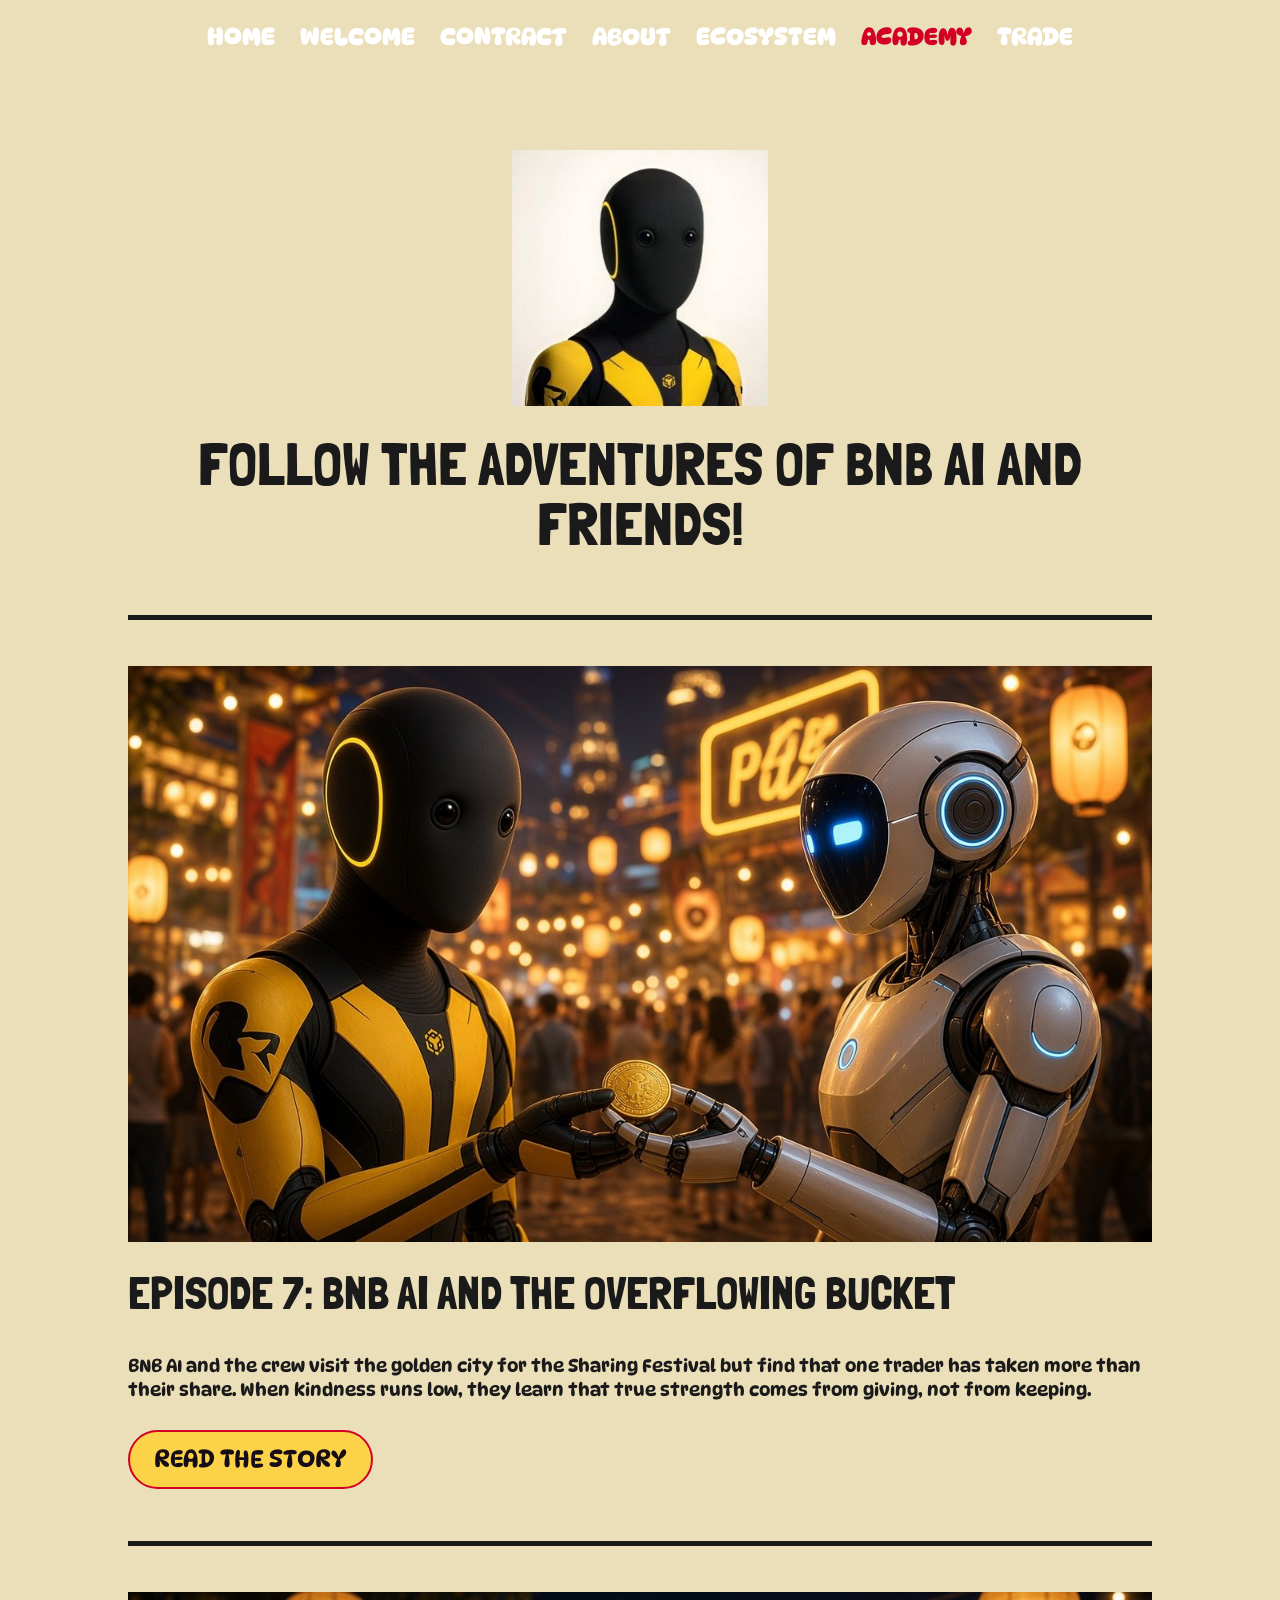
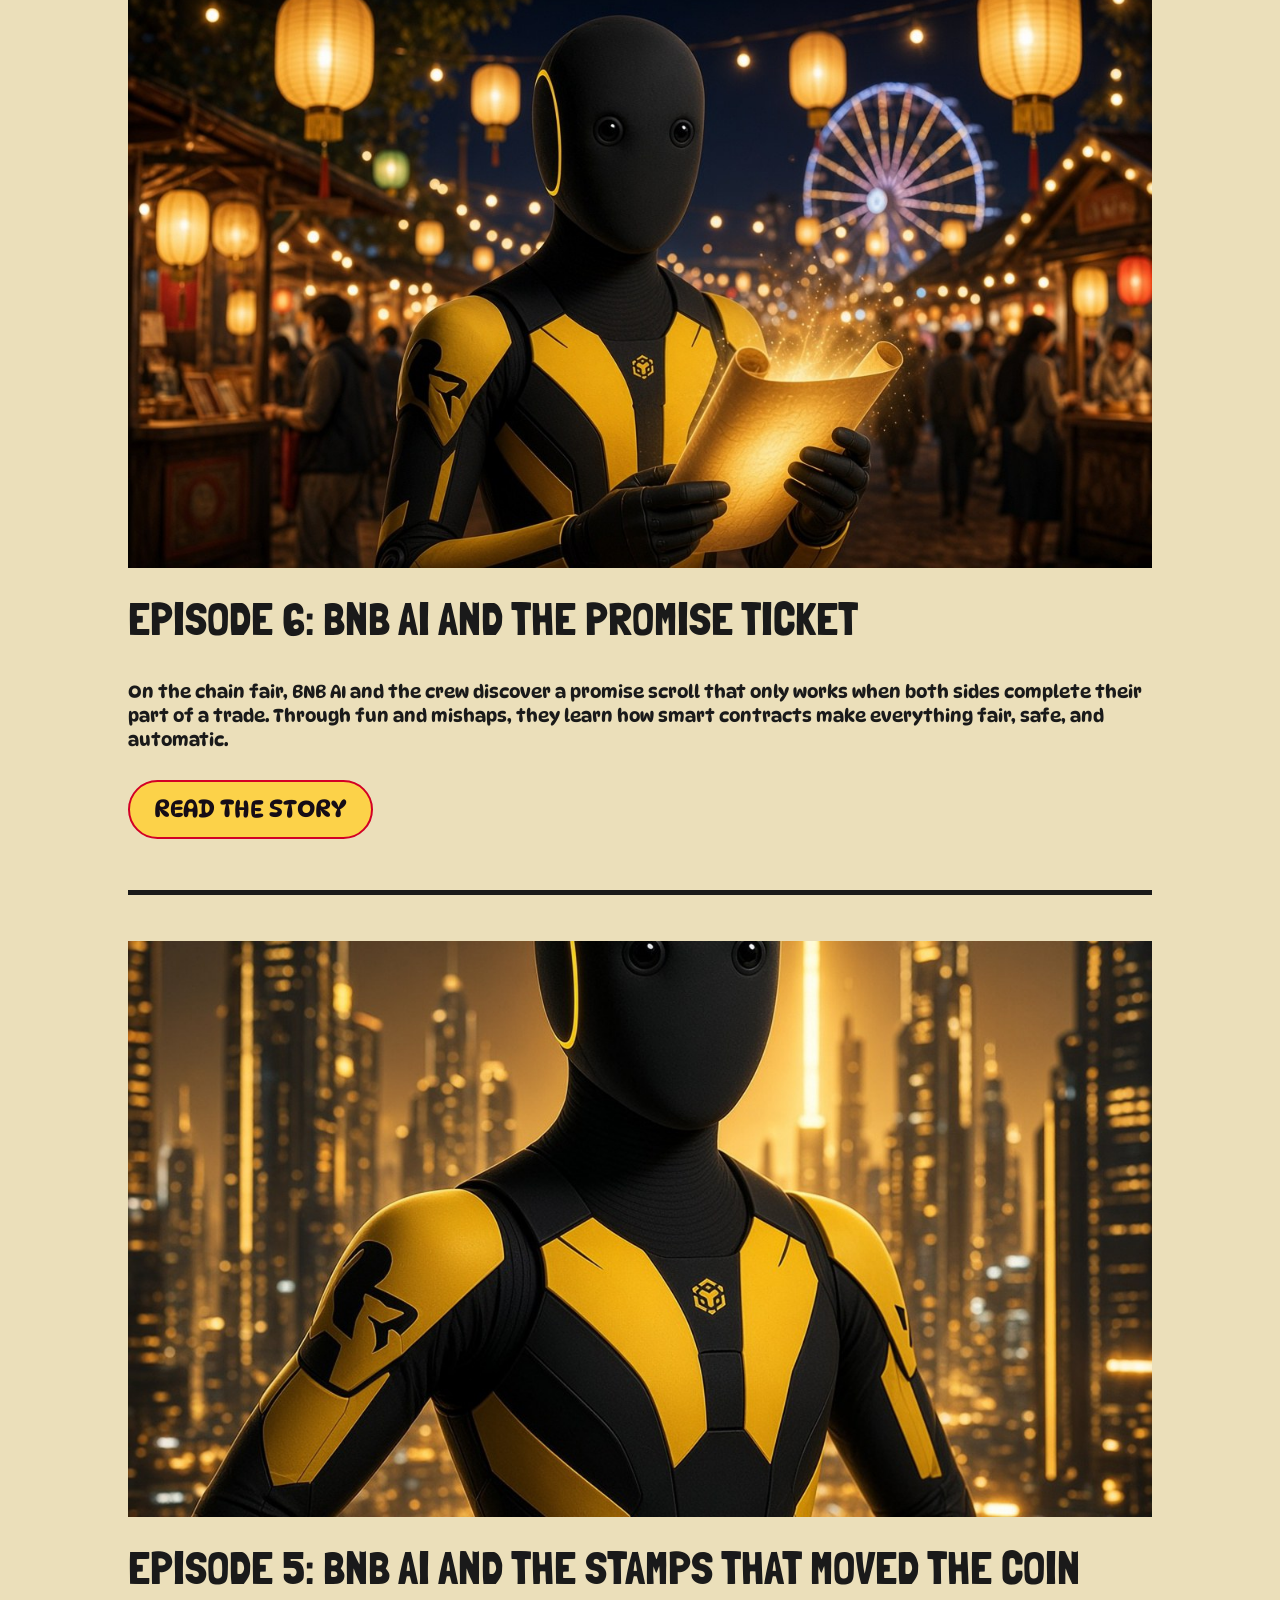
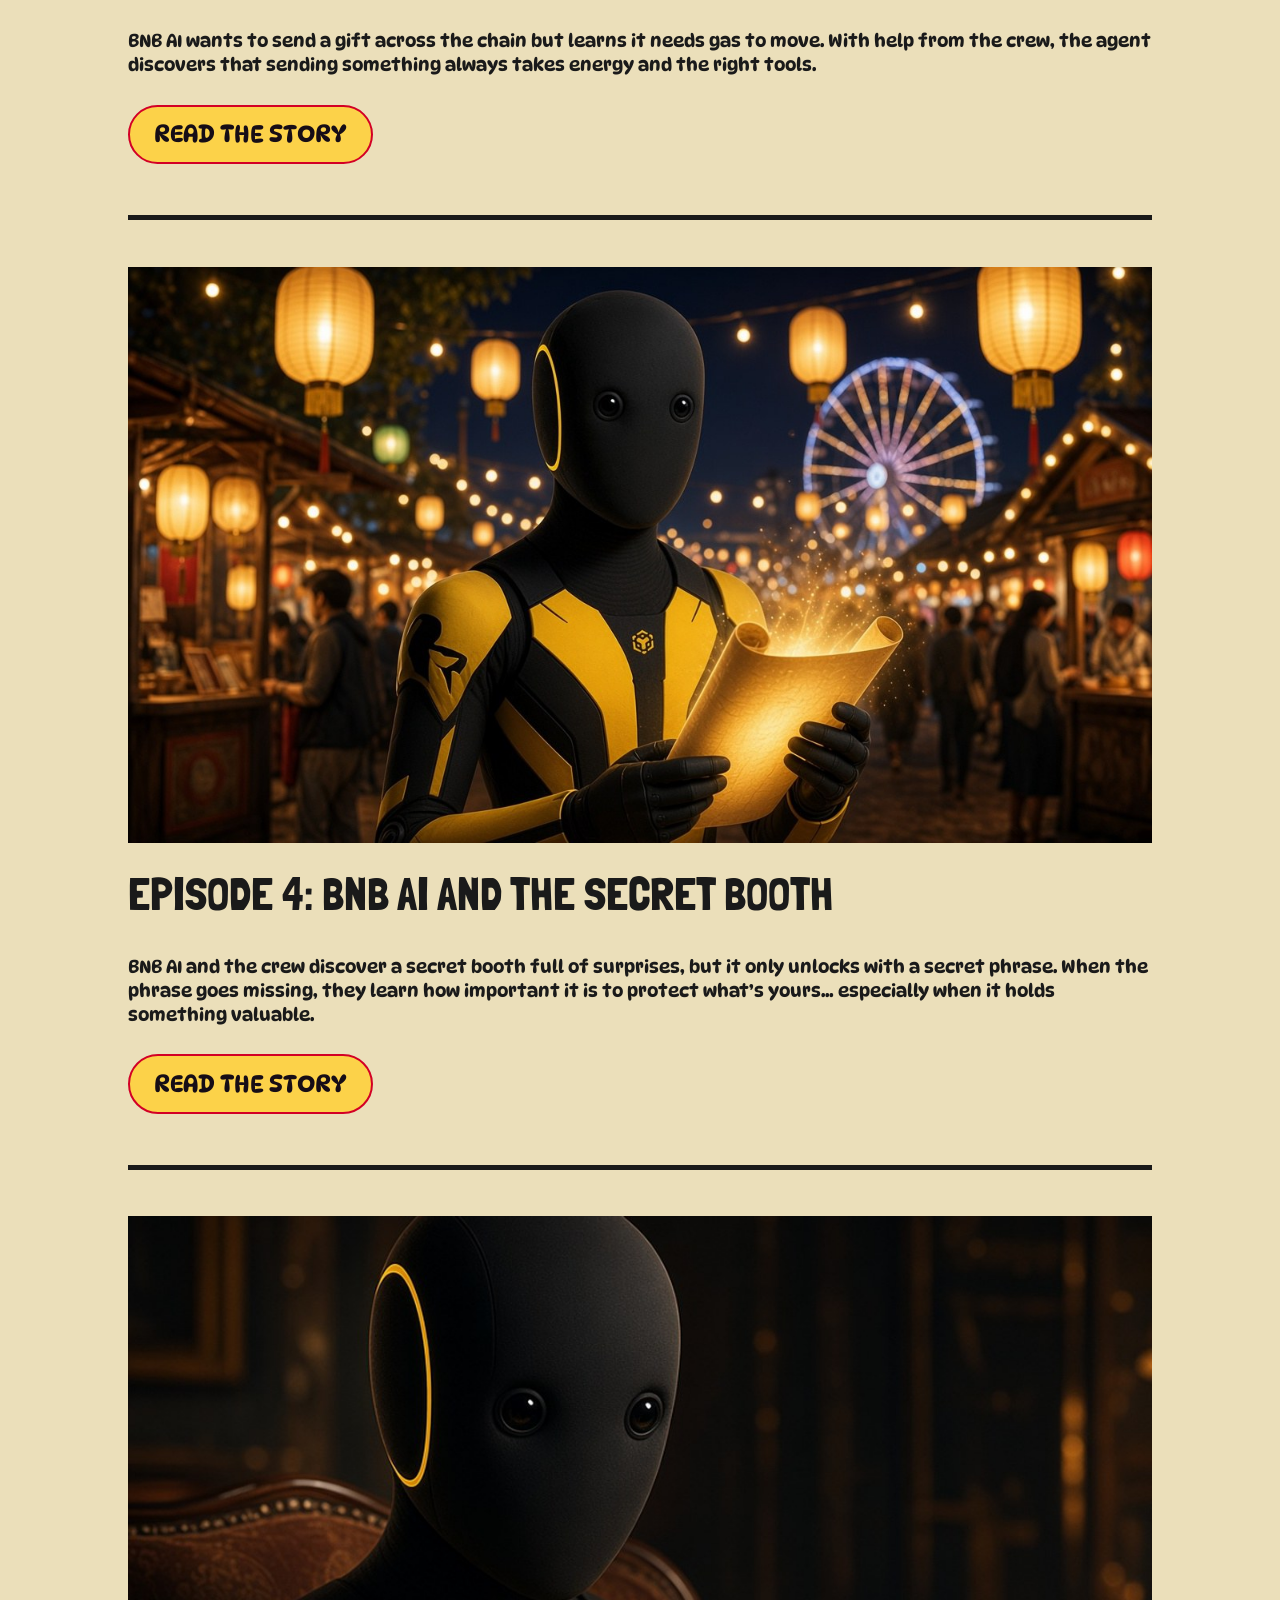
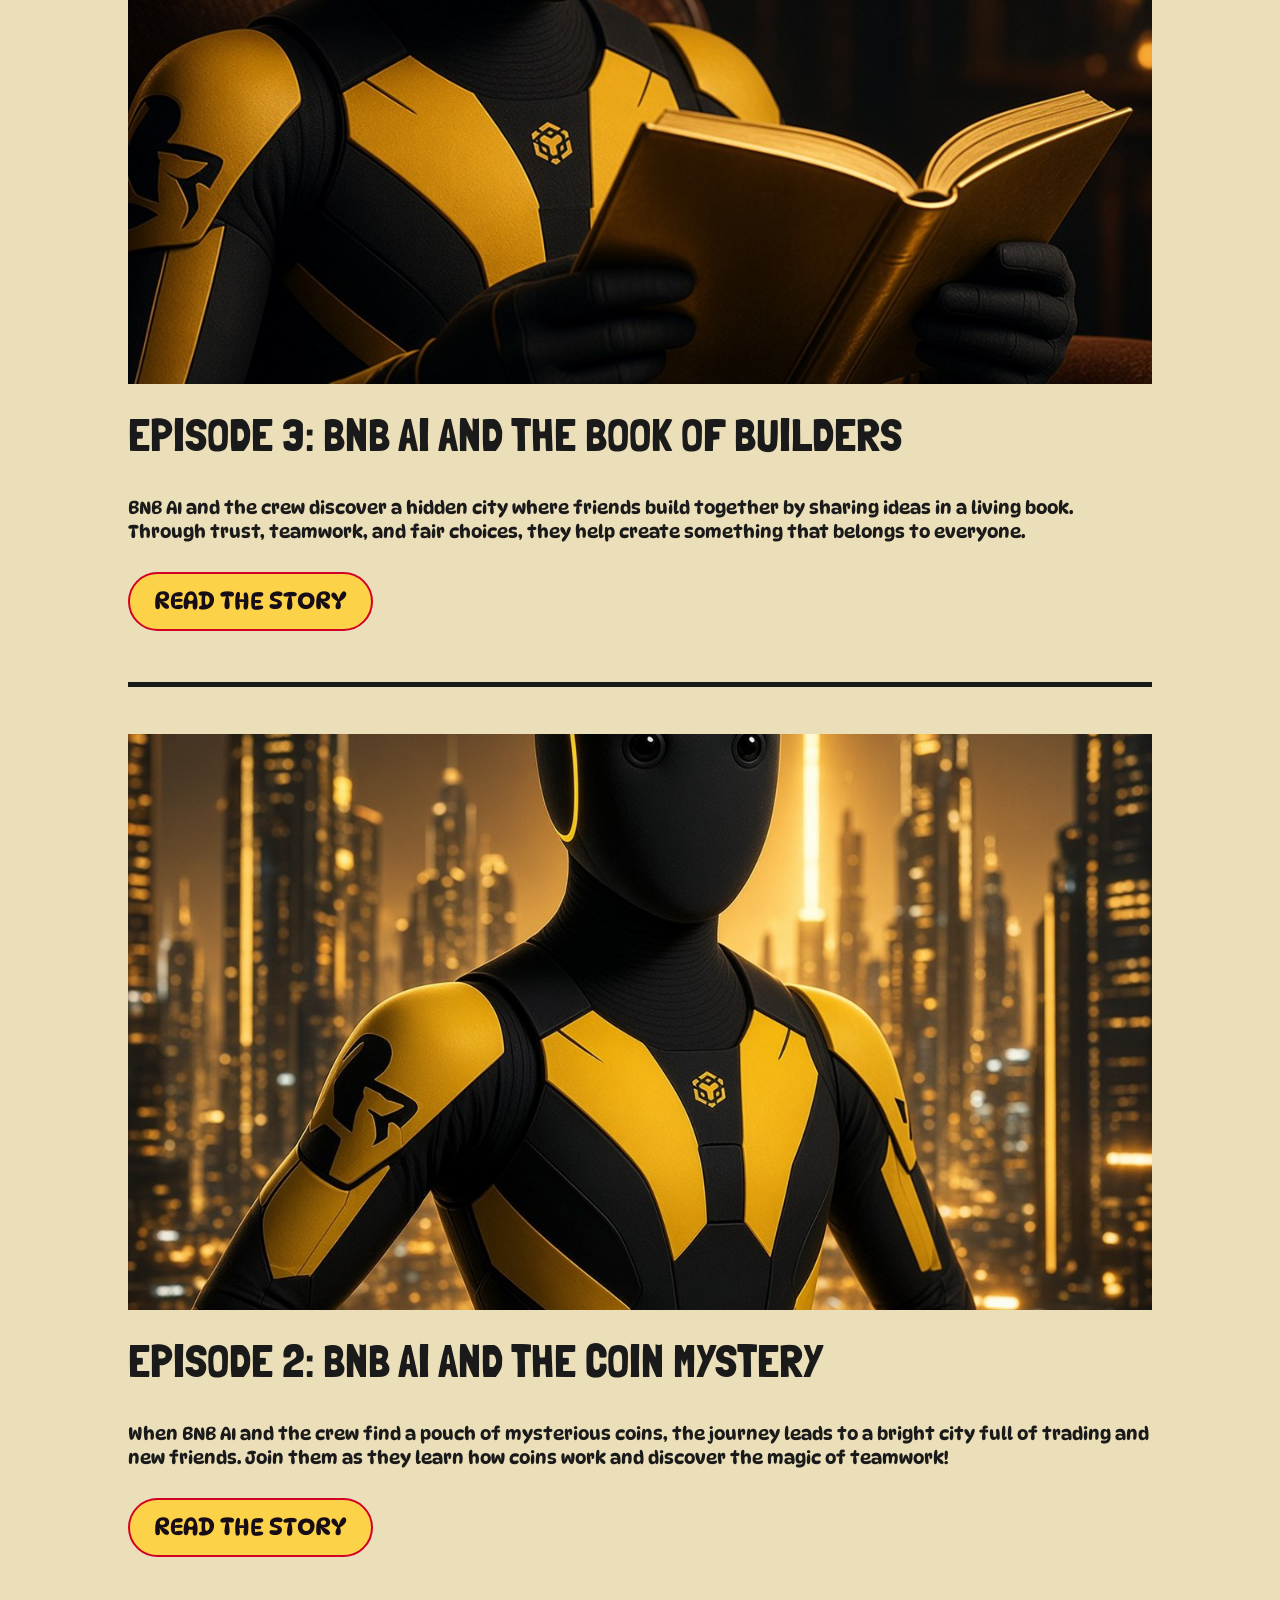
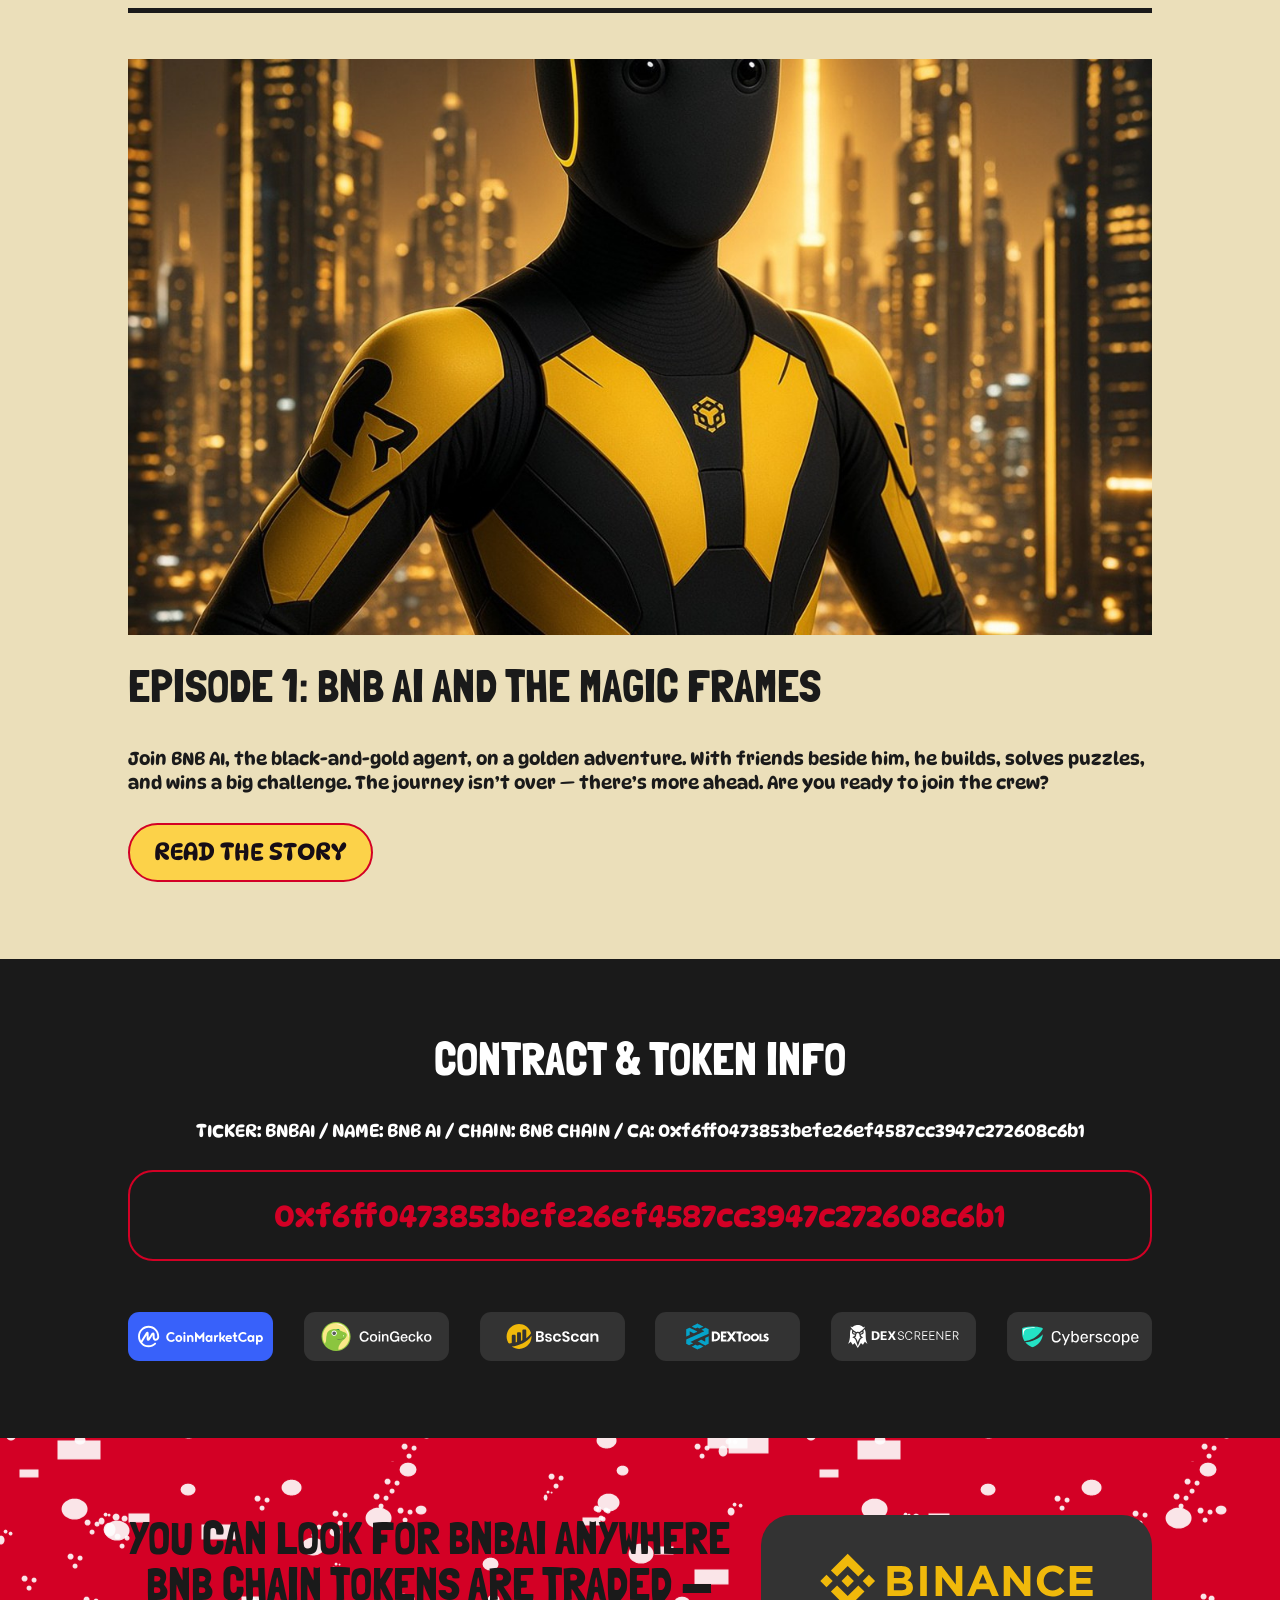
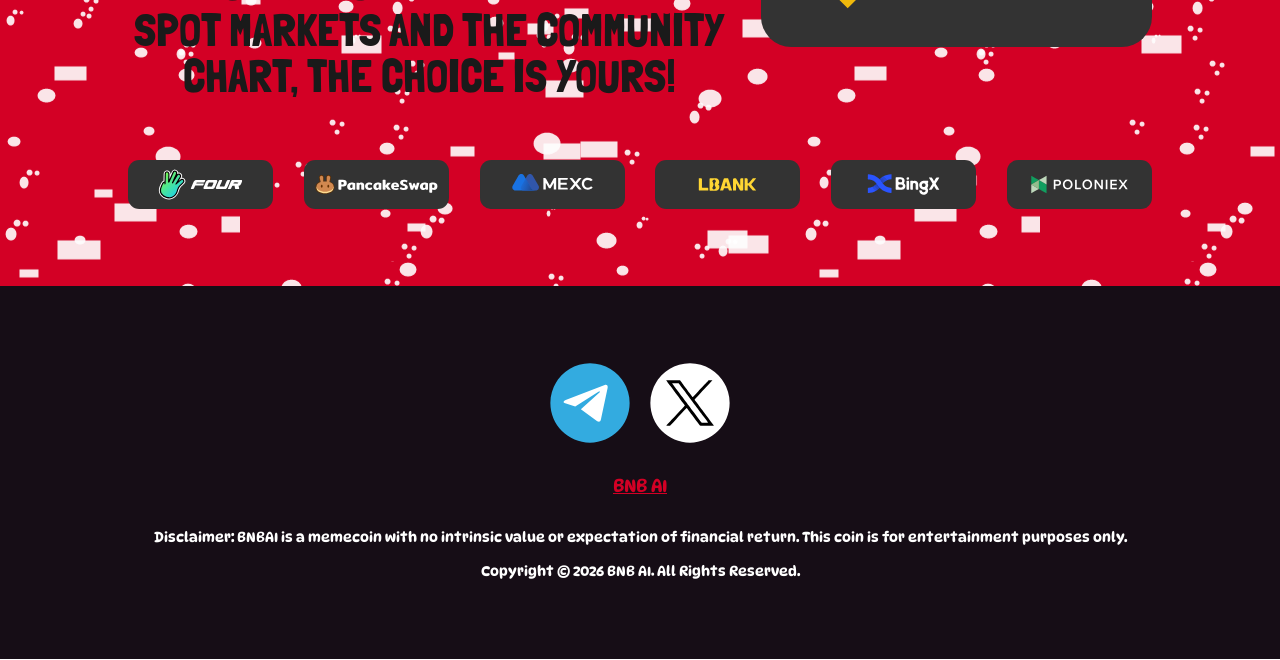
==== commit b77e593e: "update" ====
--- a/academy/index.html
+++ b/academy/index.html
@@ -900,8 +900,8 @@
 				
 				
 				<div class="et_pb_code_inner"><div class="socials">
-<a href="#" target="_blank" rel="noopener" aria-label="Community">
-<img decoding="async" class="social-icon" src="data:image/svg+xml,%3Csvg%20xmlns='http://www.w3.org/2000/svg'%20viewBox='0%200%200%200'%3E%3C/svg%3E" alt="Community icon" data-lazy-src="../wp-content/uploads/2025/04/visit-binance-square.svg" /><noscript><img decoding="async" class="social-icon" src="../wp-content/uploads/2025/04/visit-binance-square.svg" alt="Community icon" /></noscript>
+<a href="https://t.me/bnbai_tg" target="_blank" rel="noopener" aria-label="Telegram">
+<img decoding="async" class="social-icon" src="data:image/svg+xml,%3Csvg%20xmlns='http://www.w3.org/2000/svg'%20viewBox='0%200%200%200'%3E%3C/svg%3E" alt="Telegram Icon" data-lazy-src="../wp-content/uploads/2025/04/visit-telegram.svg" /><noscript><img decoding="async" class="social-icon" src="../wp-content/uploads/2025/04/visit-telegram.svg" alt="Telegram Icon" /></noscript>
 </a>
 <a href="https://x.com/aionbnb" target="_blank" rel="noopener" aria-label="Twitter">
 <img decoding="async" class="social-icon" src="data:image/svg+xml,%3Csvg%20xmlns='http://www.w3.org/2000/svg'%20viewBox='0%200%200%200'%3E%3C/svg%3E" alt="Twitter Icon" data-lazy-src="../wp-content/uploads/2025/04/visit-x.svg" /><noscript><img decoding="async" class="social-icon" src="../wp-content/uploads/2025/04/visit-x.svg" alt="Twitter Icon" /></noscript>
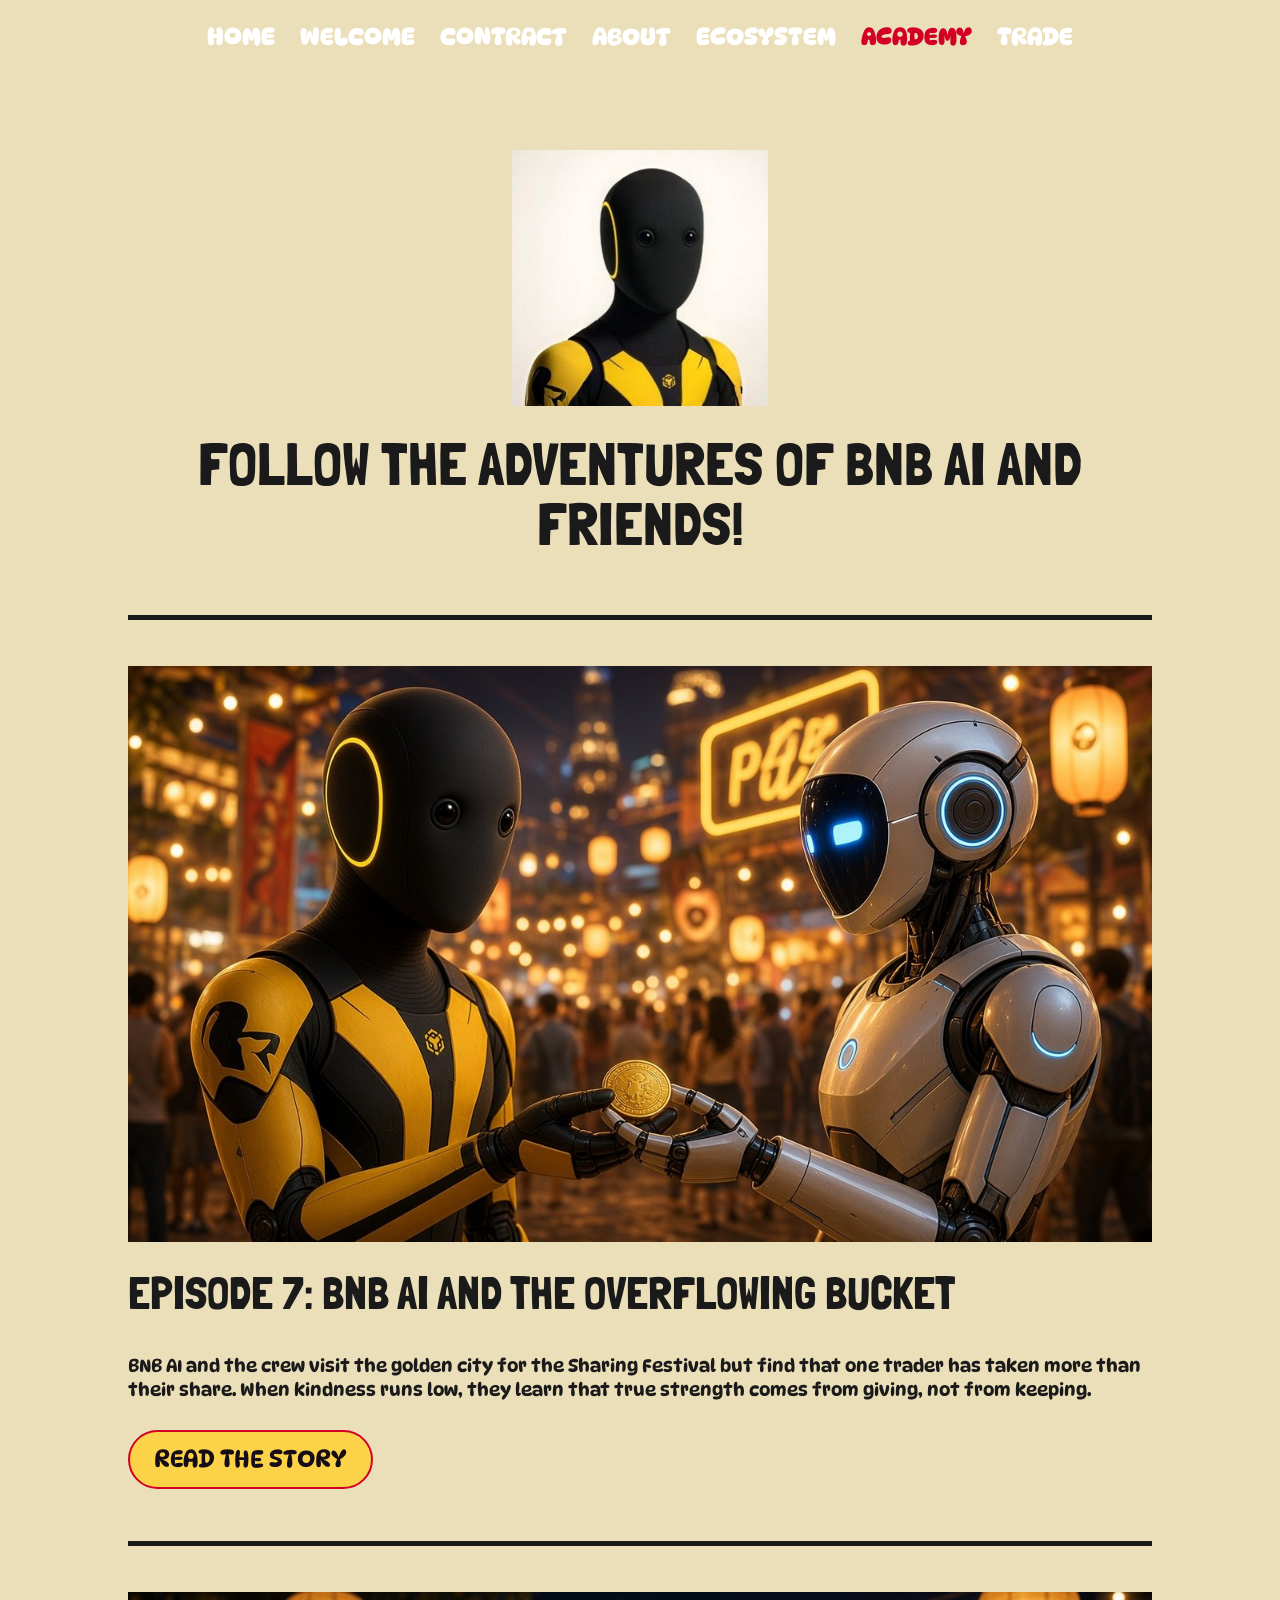
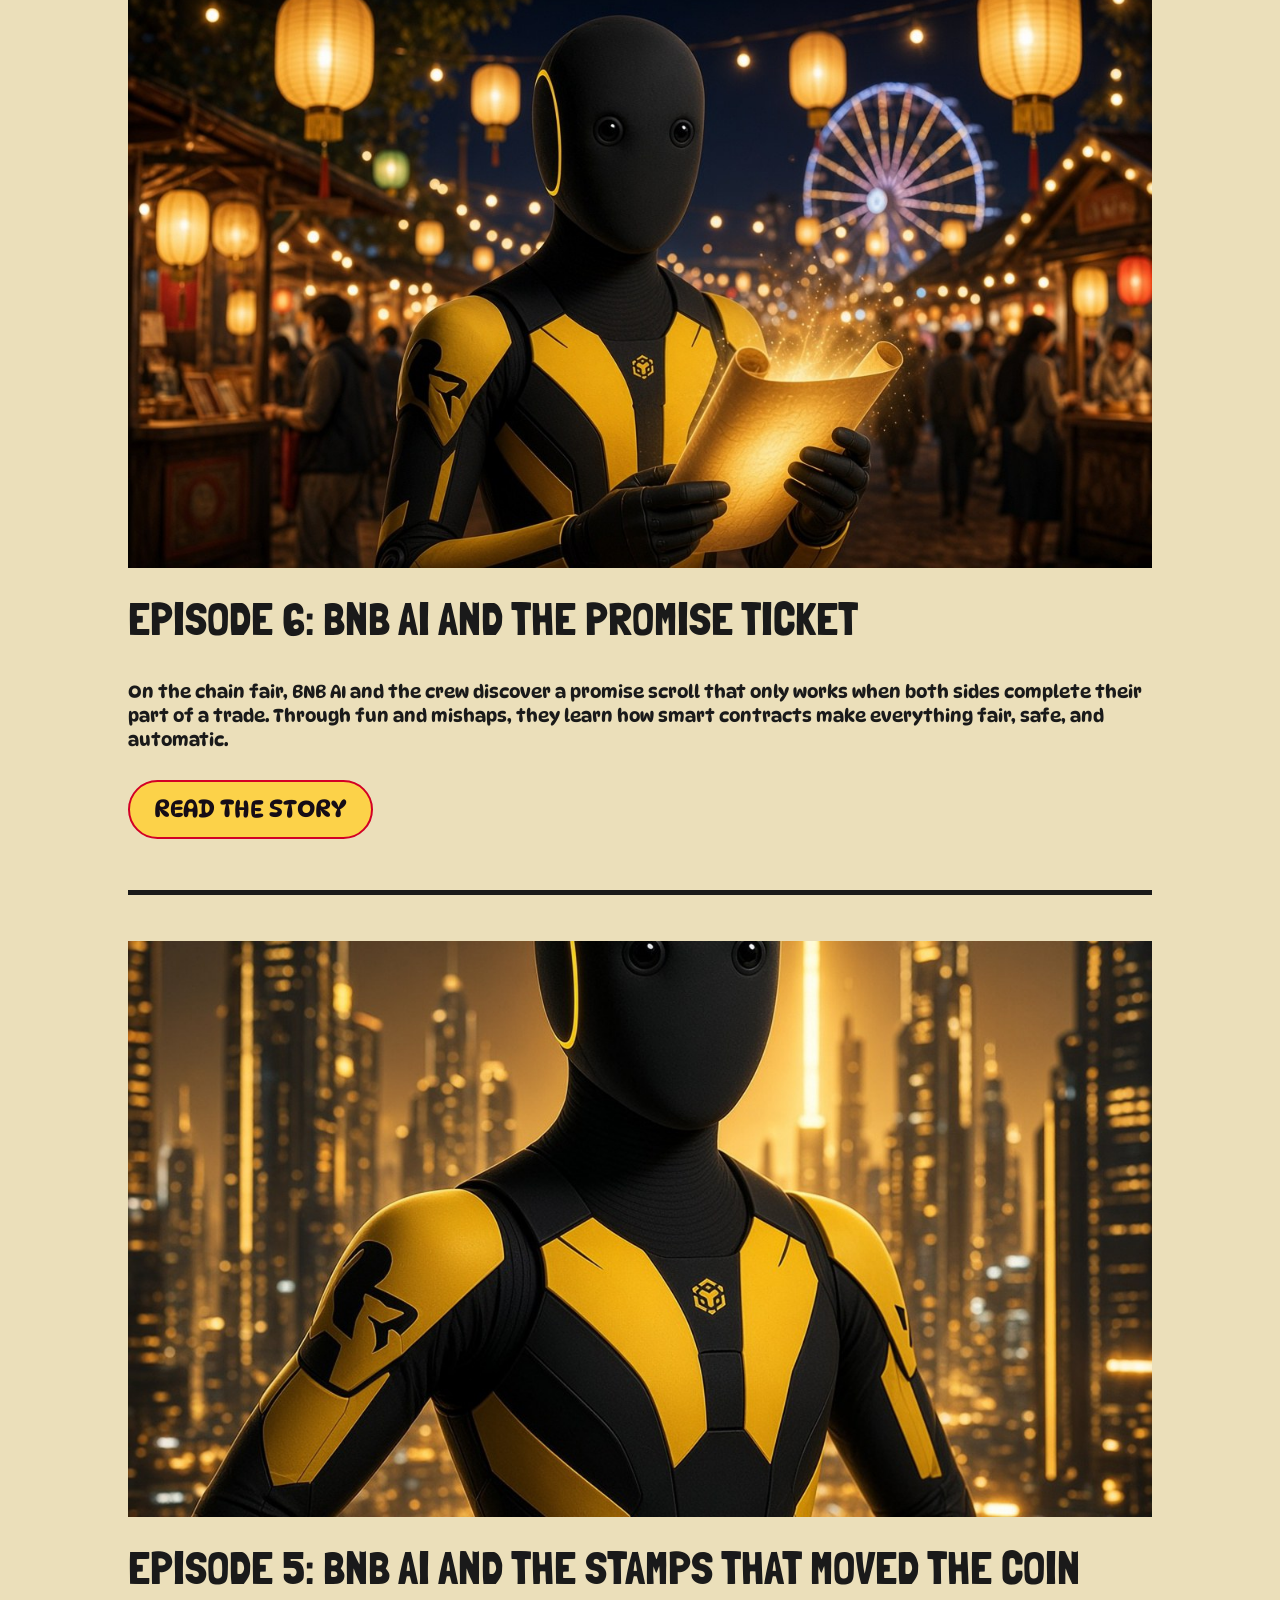
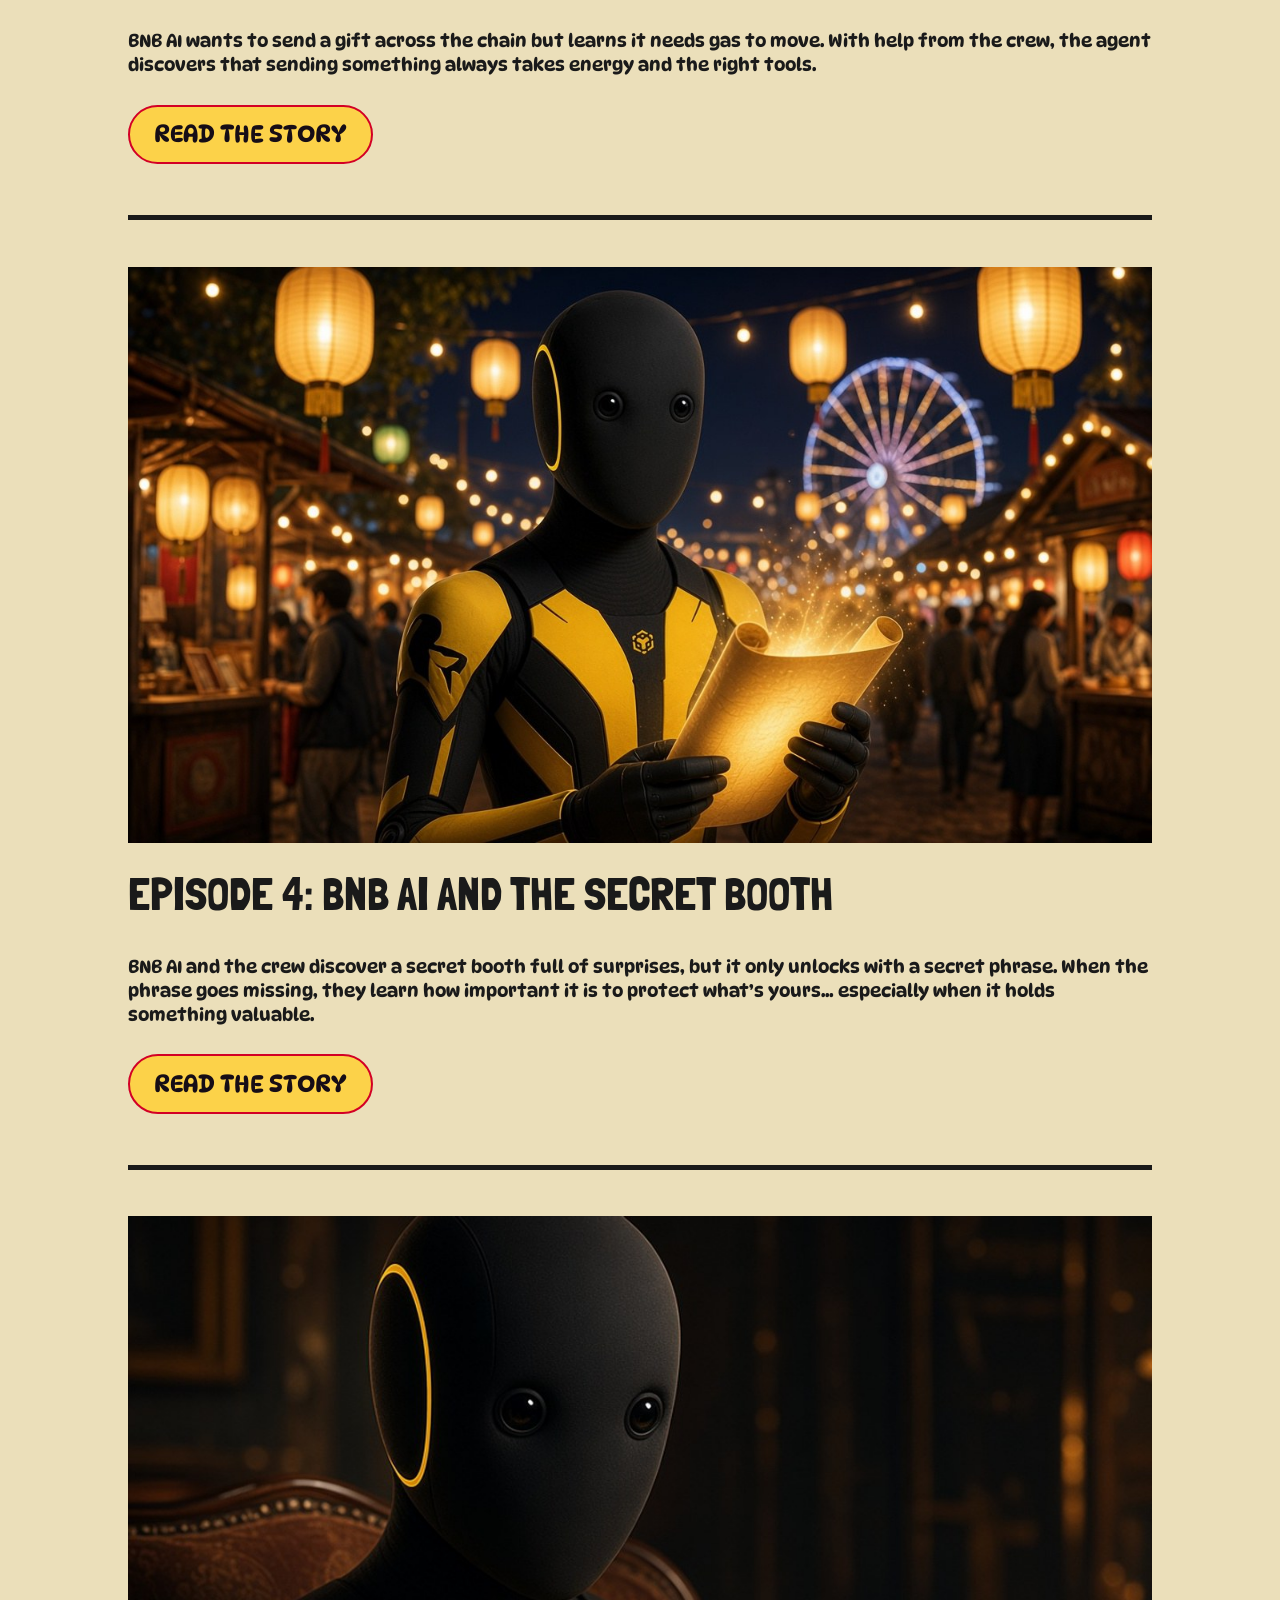
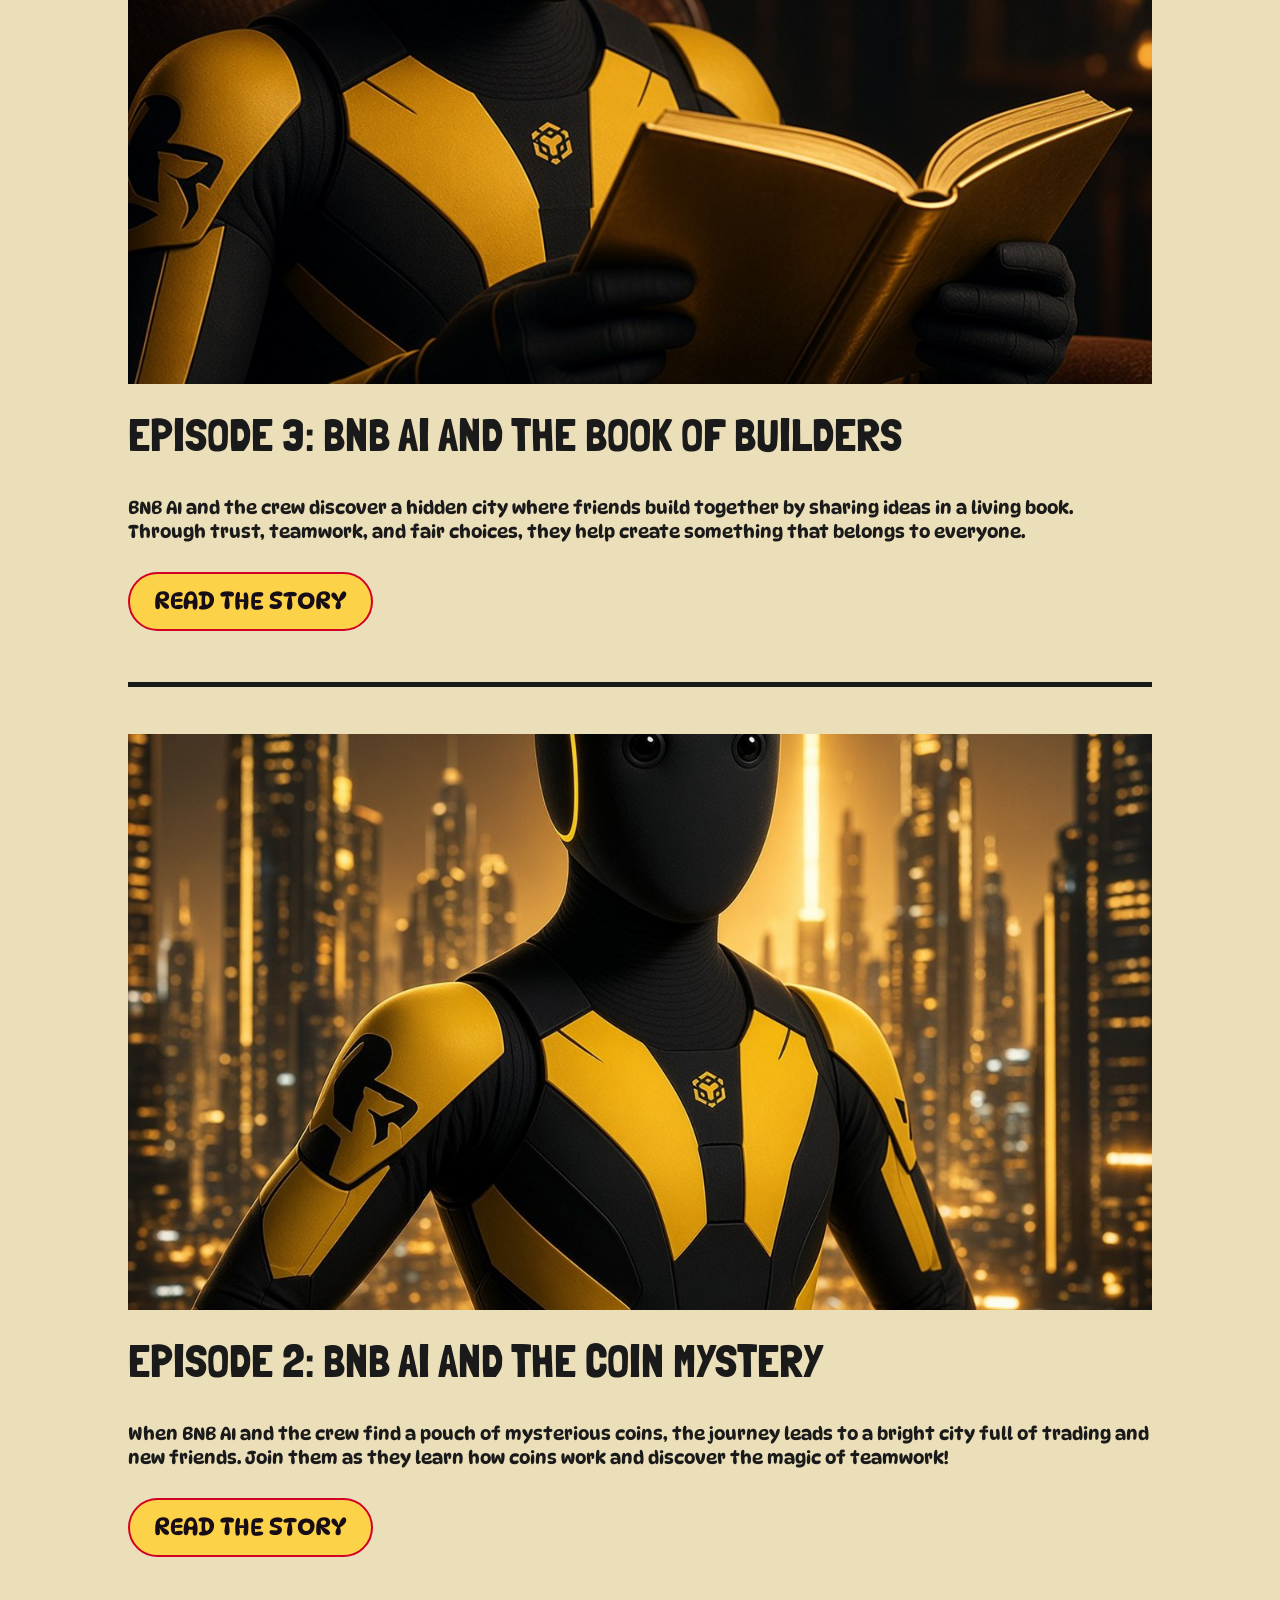
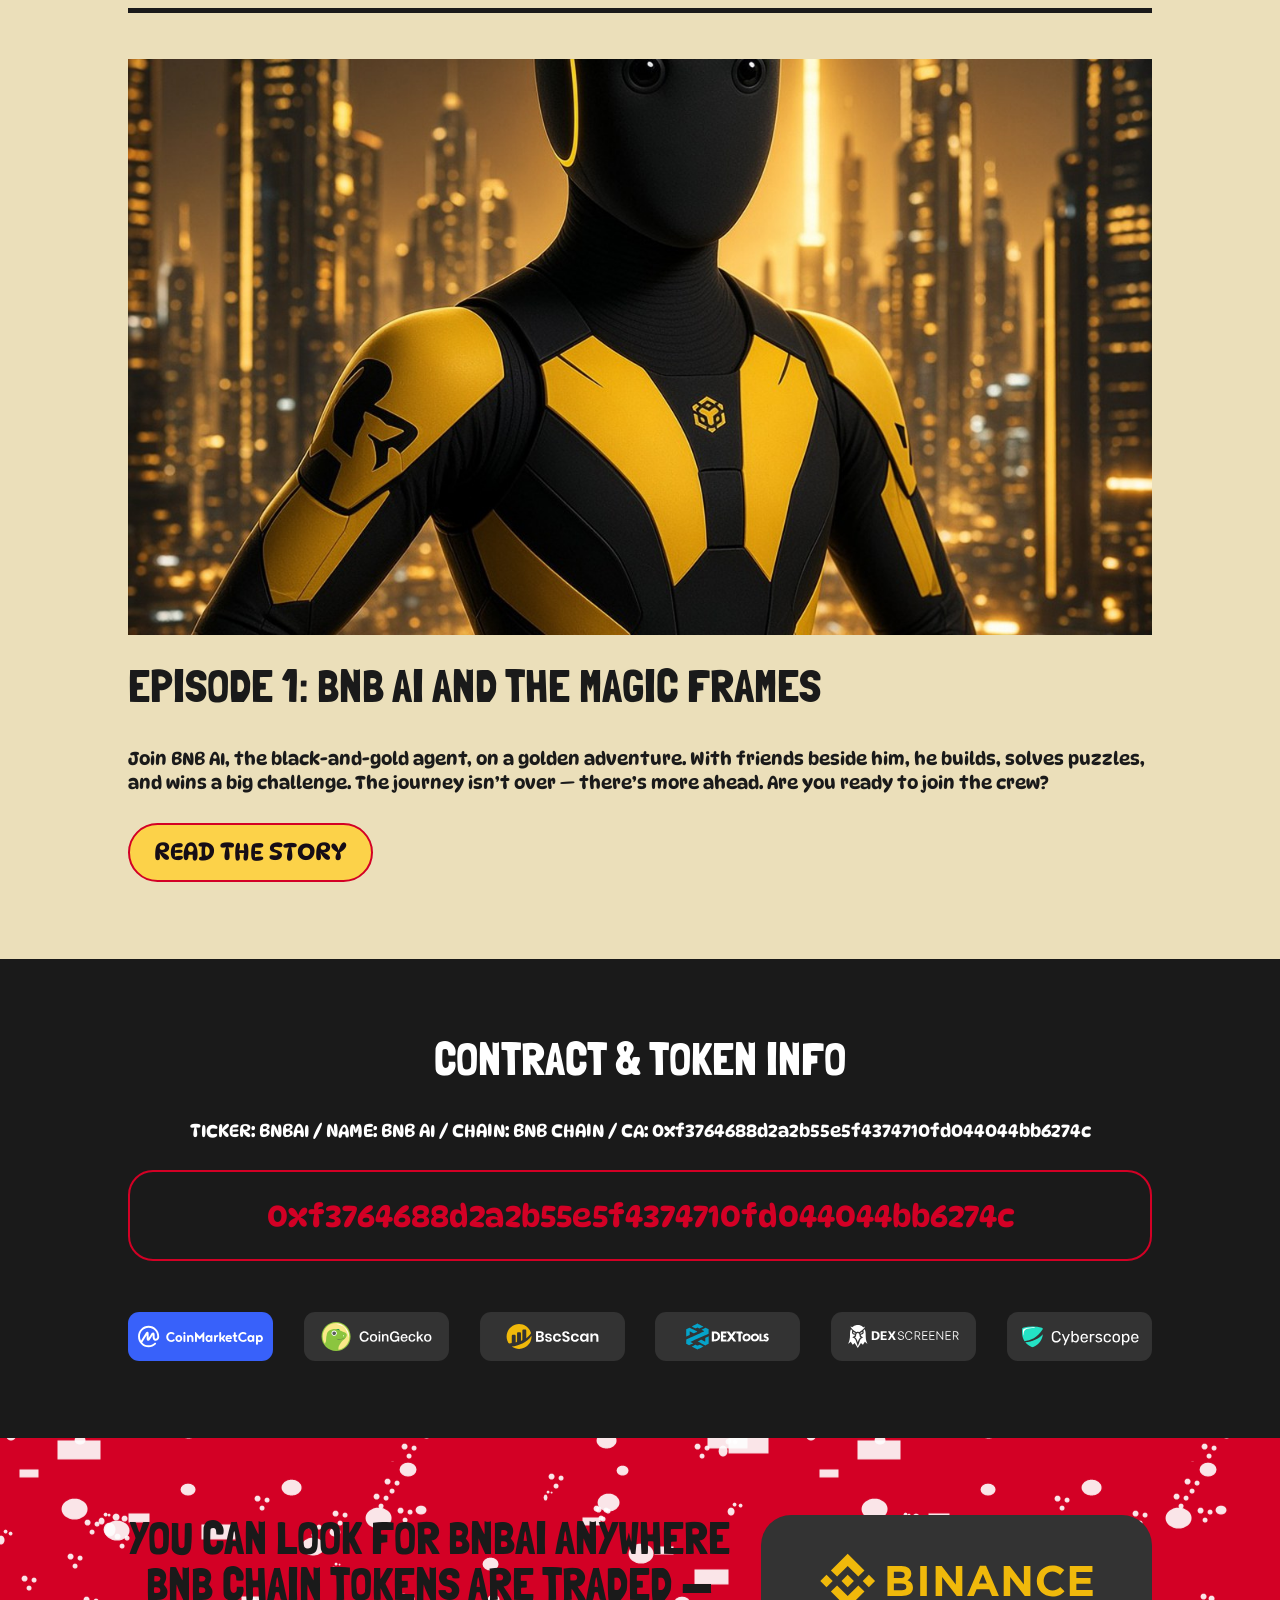
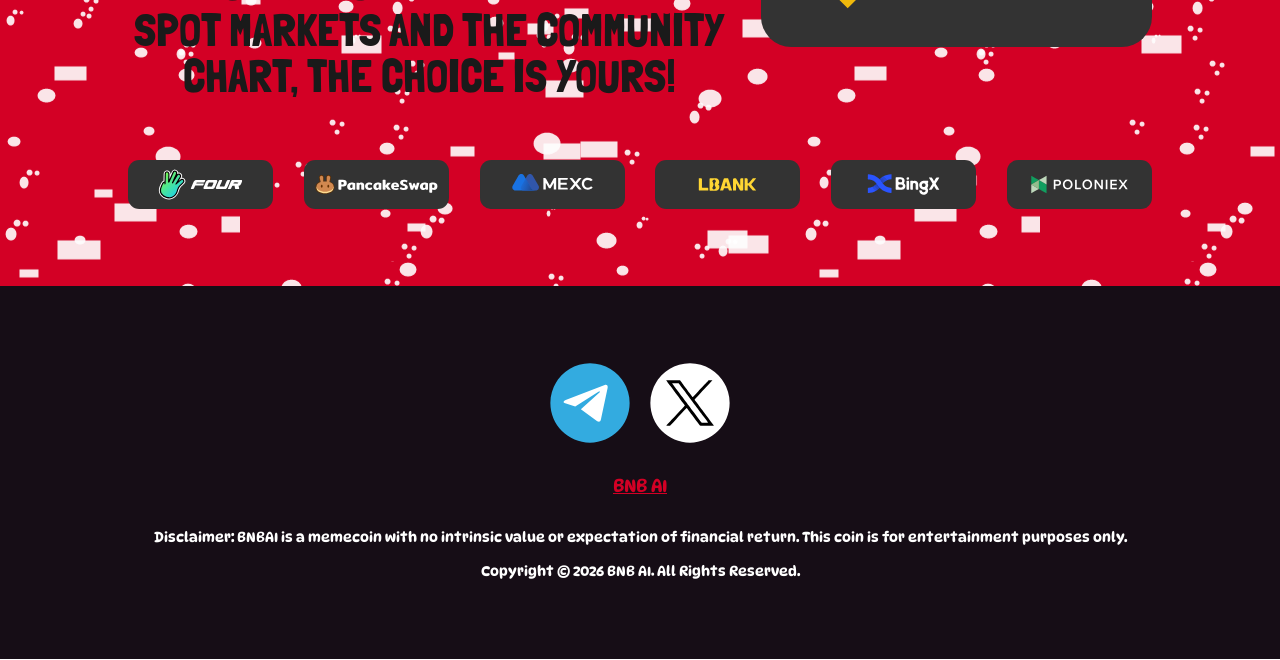
==== commit b54f880d: "update" ====
--- a/academy/index.html
+++ b/academy/index.html
@@ -663,13 +663,13 @@
 				
 				
 				
-				<div class="et_pb_text_inner"><p>TICKER: BNBAI / NAME: BNB AI / CHAIN: BNB CHAIN / CA: 0xf6ff0473853befe26ef4587cc3947c272608c6b1</p></div>
+				<div class="et_pb_text_inner"><p>TICKER: BNBAI / NAME: BNB AI / CHAIN: BNB CHAIN / CA: 0xf3764688d2a2b55e5f4374710fd044044bb6274c</p></div>
 			</div><div class="et_pb_with_border et_pb_module et_pb_text et_pb_text_17  et_pb_text_align_center et_pb_bg_layout_light">
 				
 				
 				
 				
-				<div class="et_pb_text_inner">0xf6ff0473853befe26ef4587cc3947c272608c6b1</div>
+				<div class="et_pb_text_inner">0xf3764688d2a2b55e5f4374710fd044044bb6274c</div>
 			</div>
 			</div>
 				
@@ -711,7 +711,7 @@
 				
 				
 				
-				<a href="https://bscscan.com/token/0xf6ff0473853befe26ef4587cc3947c272608c6b1" target="_blank"><span class="et_pb_image_wrap "><img decoding="async" src="data:image/svg+xml,%3Csvg%20xmlns='http://www.w3.org/2000/svg'%20viewBox='0%200%200%200'%3E%3C/svg%3E" alt="" title="bscscan" class="wp-image-633" data-lazy-src="../wp-content/uploads/2025/04/bsc-scan.svg" /><noscript><img decoding="async" src="../wp-content/uploads/2025/04/bsc-scan.svg" alt="" title="bscscan" class="wp-image-633" /></noscript></span></a>
+				<a href="https://bscscan.com/token/0xf3764688d2a2b55e5f4374710fd044044bb6274c" target="_blank"><span class="et_pb_image_wrap "><img decoding="async" src="data:image/svg+xml,%3Csvg%20xmlns='http://www.w3.org/2000/svg'%20viewBox='0%200%200%200'%3E%3C/svg%3E" alt="" title="bscscan" class="wp-image-633" data-lazy-src="../wp-content/uploads/2025/04/bsc-scan.svg" /><noscript><img decoding="async" src="../wp-content/uploads/2025/04/bsc-scan.svg" alt="" title="bscscan" class="wp-image-633" /></noscript></span></a>
 			</div>
 			</div><div class="et_pb_column et_pb_column_1_6 et_pb_column_12  et_pb_css_mix_blend_mode_passthrough">
 				
@@ -735,7 +735,7 @@
 				
 				
 				
-				<a href="https://dexscreener.com/bsc/0xf6ff0473853befe26ef4587cc3947c272608c6b1" target="_blank"><span class="et_pb_image_wrap "><img decoding="async" src="data:image/svg+xml,%3Csvg%20xmlns='http://www.w3.org/2000/svg'%20viewBox='0%200%200%200'%3E%3C/svg%3E" alt="" title="dexscreener chart" class="wp-image-560" data-lazy-src="../wp-content/uploads/2025/04/dexscreener-chart.svg" /><noscript><img decoding="async" src="../wp-content/uploads/2025/04/dexscreener-chart.svg" alt="" title="dexscreener chart" class="wp-image-560" /></noscript></span></a>
+				<a href="https://dexscreener.com/bsc/0xf3764688d2a2b55e5f4374710fd044044bb6274c" target="_blank"><span class="et_pb_image_wrap "><img decoding="async" src="data:image/svg+xml,%3Csvg%20xmlns='http://www.w3.org/2000/svg'%20viewBox='0%200%200%200'%3E%3C/svg%3E" alt="" title="dexscreener chart" class="wp-image-560" data-lazy-src="../wp-content/uploads/2025/04/dexscreener-chart.svg" /><noscript><img decoding="async" src="../wp-content/uploads/2025/04/dexscreener-chart.svg" alt="" title="dexscreener chart" class="wp-image-560" /></noscript></span></a>
 			</div>
 			</div><div class="et_pb_column et_pb_column_1_6 et_pb_column_14  et_pb_css_mix_blend_mode_passthrough et-last-child">
 				
